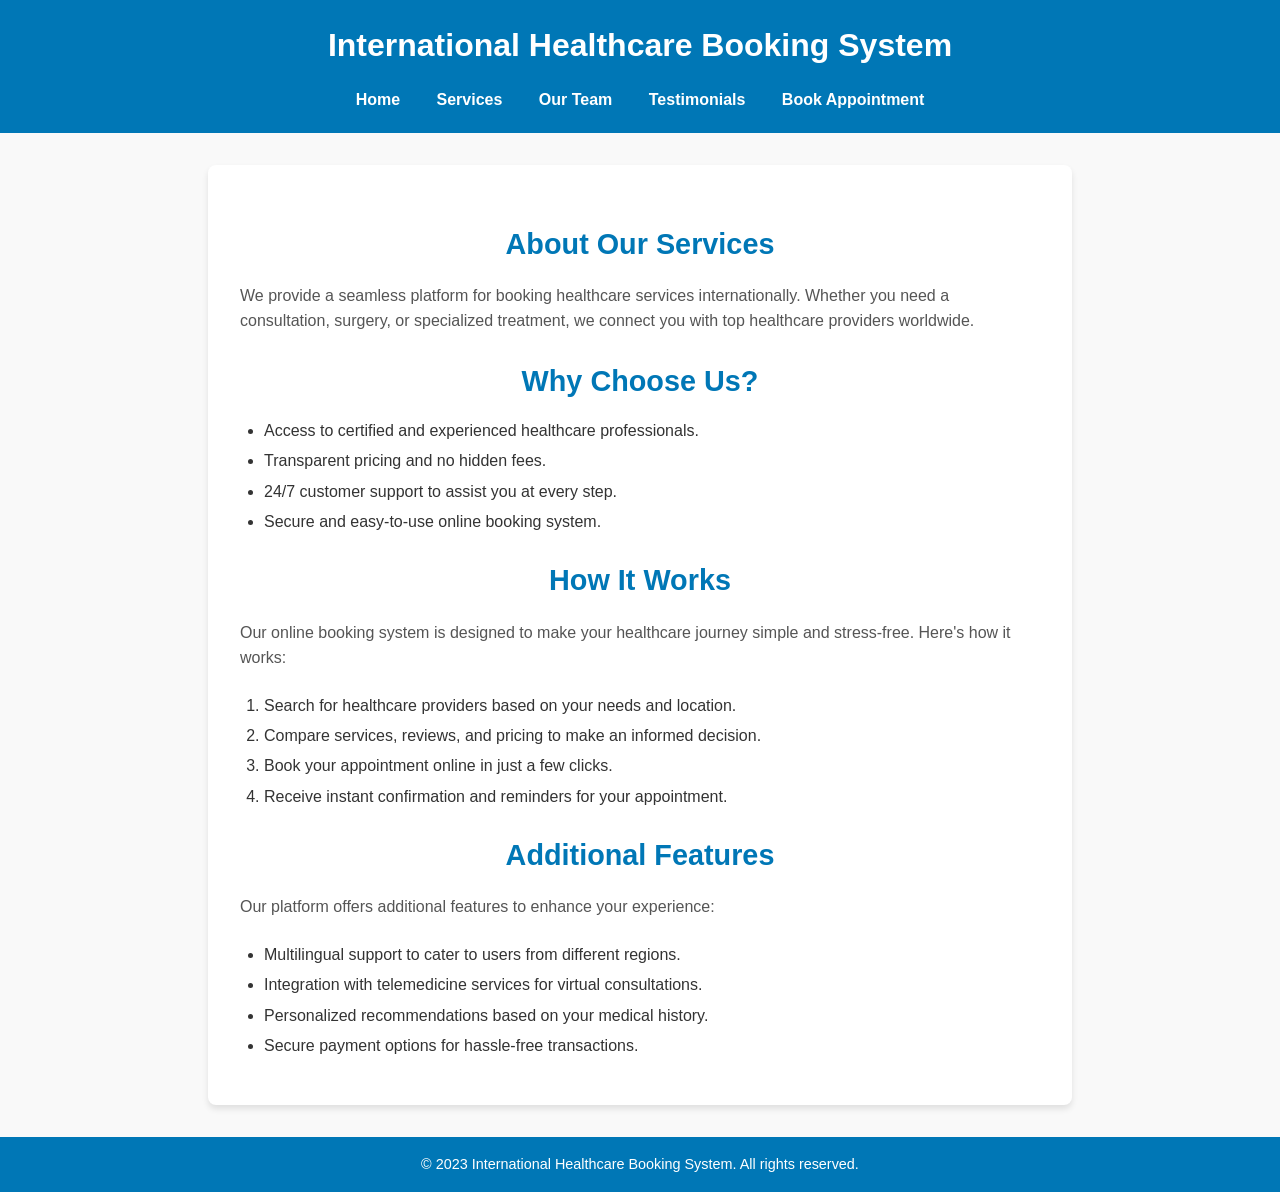
==== index.html @ 0a58dc1a "Healthcare Booking System" ====
<!DOCTYPE html>
<html lang="en">
<head>
    <meta charset="UTF-8">
    <meta name="viewport" content="width=device-width, initial-scale=1.0">
    <title>International Healthcare Booking System</title>
    <link rel="stylesheet" href="styles.css">
</head>
<body>
    <header style="background-image: url('https://media.istockphoto.com/id/1421323821/vector/circle-with-transition-line-elements-from-white-to-black-abstract-geometric-art-line.jpg?s=1024x1024&w=is&k=20&c=bwDYL6JbbYhh5A_4qeTHYhRvHOhdaFpPmRGSsmVJW2s='); background-size: cover; background-position: center; padding: 20px; text-align: center;">
        <h1>International Healthcare Booking System</h1>
        <nav>
            <a href="index.html">Home</a>
            <a href="services.html">Services</a>
            <a href="meet.html">Our Team</a>
            <a href="testimonials.html">Testimonials</a>
            <a href="appointment.html">Book Appointment</a>
        </nav>
    </header>
    <main>
        <section>
            <h2>About Our Services</h2>
            <p>We provide a seamless platform for booking healthcare services internationally. Whether you need a consultation, surgery, or specialized treatment, we connect you with top healthcare providers worldwide.</p>
        </section>
        <section>
            <h2>Why Choose Us?</h2>
            <ul>
                <li>Access to certified and experienced healthcare professionals.</li>
                <li>Transparent pricing and no hidden fees.</li>
                <li>24/7 customer support to assist you at every step.</li>
                <li>Secure and easy-to-use online booking system.</li>
            </ul>
        </section>
        <section>
            <h2>How It Works</h2>
            <p>Our online booking system is designed to make your healthcare journey simple and stress-free. Here's how it works:</p>
            <ol>
                <li>Search for healthcare providers based on your needs and location.</li>
                <li>Compare services, reviews, and pricing to make an informed decision.</li>
                <li>Book your appointment online in just a few clicks.</li>
                <li>Receive instant confirmation and reminders for your appointment.</li>
            </ol>
        </section>
        <section>
            <h2>Additional Features</h2>
            <p>Our platform offers additional features to enhance your experience:</p>
            <ul>
                <li>Multilingual support to cater to users from different regions.</li>
                <li>Integration with telemedicine services for virtual consultations.</li>
                <li>Personalized recommendations based on your medical history.</li>
                <li>Secure payment options for hassle-free transactions.</li>
            </ul>
        </section>
    </main>
</body>
    <footer>
        <p>&copy; 2023 International Healthcare Booking System. All rights reserved.</p>
    </footer>
    <script src="components.js"></script>
</html>
---- styles.css ----
/* General Styles */
body {
    font-family: Arial, sans-serif;
    margin: 0;
    padding: 0;
    line-height: 1.6;
    background-color: #f9f9f9;
    color: #333;
}

header {
    background-image: url('https://media.istockphoto.com/id/1421323821/vector/circle-with-transition-line-elements-from-white-to-black-abstract-geometric-art-line.jpg?s=1024x1024&w=is&k=20&c=bwDYL6JbbYhh5A_4qeTHYhRvHOhdaFpPmRGSsmVJW2s=');
    background-size:auto;
    background-position: center;
    color: white;
    text-align: center;
    padding: 20px;
}

/* Main Content Styles */
main {
    padding: 2rem;
    background-color: #ffffff;
    max-width: 800px;
    margin: 2rem auto;
    border-radius: 8px;
    box-shadow: 0 4px 6px rgba(0, 0, 0, 0.1);
}

main h2 {
    font-size: 1.8rem;
    color: #0077b6;
    margin-bottom: 1rem;
    text-align: center;
}

main p {
    font-size: 1rem;
    color: #555;
    line-height: 1.6;
    margin-bottom: 1.5rem;
}

main ul, main ol {
    margin: 1rem 0;
    padding-left: 1.5rem;
    color: #333;
}

main ul li, main ol li {
    margin-bottom: 0.5rem;
    font-size: 1rem;
    line-height: 1.4;
}

main nav {
    margin-top: 1rem;
    text-align: center;
}
main nav a {
    color: #0077b6;
    text-decoration: none;
    font-weight: bold;
    margin: 0 1rem;
}

/* Swiper Styles for Testimonials */
.swiper.mySwipertesti {
    padding: 2rem 0;
}

.swiper.mySwipertesti .swiper-wrapper {
    display: flex;
    gap: 1rem;
}

.swiper.mySwipertesti .swiper-slide {
    max-width: 300px;
    margin: auto;
}

.swiper.mySwiperservices .swiper-wrapper {
    display: flex;
    gap: 1rem;
}

.swiper.mySwiperservices .swiper-slide {
    max-width: 300px;
    margin: auto;
    text-align: center;
    background-color: white;
    border-radius: 8px;
    box-shadow: 0 4px 6px rgba(0, 0, 0, 0.1);
    padding: 1rem;
}

.swiper.mySwiperservices .swiper-slide img {
    width: 100%;
    height: 150px;
    object-fit: cover;
    border-radius: 8px;
    margin-bottom: 1rem;
}

.swiper.mySwiperservices .swiper-slide h3 {
    font-size: 1.2rem;
    color: #333;
    margin: 0.5rem 0;
}

.swiper.mySwiperservices .swiper-slide p {
    font-size: 0.9rem;
    color: #555;
    margin: 0;
}
/* Header Styles */
header {
    background-color: #0077b6;
    color: white;
    padding: 1rem 2rem;
    text-align: center;
}

header h1 {
    margin: 0;
    font-size: 2rem;
}

header nav {
    margin-top: 1rem;
}

header nav a {
    color: white;
    text-decoration: none;
    margin: 0 1rem;
    font-weight: bold;
}

header nav a:hover {
    text-decoration: underline;
}

/* Testimonials Section */
#testimonials {
    padding: 2rem;
    background-color: #e3f2fd;
    text-align: center;
}

#testimonials h2 {
    font-size: 1.8rem;
    margin-bottom: 1.5rem;
    color: #0077b6;
}

.swiper-slide {
    display: flex;
    flex-direction: column;
    align-items: center;
    text-align: center;
    padding: 1rem;
    background-color: white;
    border-radius: 8px;
    box-shadow: 0 4px 6px rgba(0, 0, 0, 0.1);
}

.swiper-slide img {
    width: 100px;
    height: 100px;
    border-radius: 50%;
    margin-bottom: 1rem;
    object-fit: cover;
}

.swiper-slide p {
    margin: 0.5rem 0;
}

.swiper-slide strong {
    color: #0077b6;
}

/* Swiper Pagination */
.swiper-pagination {
    margin-top: 1rem;
}

/* Footer Styles */
footer {
    background-color: #0077b6;
    color: white;
    text-align: center;
    padding: 1rem 0;
    margin-top: 2rem;
}

footer p {
    margin: 0;
    font-size: 0.9rem;
}

/* Team Section */
#team {
    padding: 2rem;
    background-color: #f1f1f1;
    text-align: center;
}

#team h2 {
    font-size: 1.8rem;
    margin-bottom: 1.5rem;
    color: #0077b6;
}

.team-container {
    display: flex;
    flex-wrap: wrap;
    gap: 20px;
    justify-content: center;
    padding: 20px;
}

.team-member {
    text-align: center;
    max-width: 200px;
    background-color: white;
    border-radius: 8px;
    box-shadow: 0 4px 6px rgba(0, 0, 0, 0.1);
    padding: 1rem;
}

.team-member img {
    width: 100%;
    border-radius: 50%;
    margin-bottom: 1rem;
    object-fit: cover;
}

.team-member h3 {
    font-size: 1.2rem;
    color: #333;
    margin: 0.5rem 0;
}

.team-member p {
    font-size: 0.9rem;
    color: #555;
}

/* Appointment Section */
#appointment {
    padding: 2rem;
    background-color: #ffffff;
    max-width: 600px;
    margin: 2rem auto;
    border-radius: 8px;
    box-shadow: 0 4px 6px rgba(0, 0, 0, 0.1);
}

#appointment h2 {
    font-size: 1.8rem;
    color: #0077b6;
    text-align: center;
    margin-bottom: 1.5rem;
}

#appointment form {
    display: flex;
    flex-direction: column;
    gap: 1rem;
}

#appointment label {
    font-size: 1rem;
    color: #333;
    font-weight: bold;
}

#appointment input,
#appointment select,
#appointment textarea {
    padding: 0.8rem;
    font-size: 1rem;
    border: 1px solid #ccc;
    border-radius: 4px;
    width: 100%;
    box-sizing: border-box;
}

#appointment input:focus,
#appointment select:focus,
#appointment textarea:focus {
    border-color: #0077b6;
    outline: none;
    box-shadow: 0 0 4px rgba(0, 119, 182, 0.5);
}

#appointment button {
    padding: 0.8rem;
    font-size: 1rem;
    background-color: #0077b6;
    color: white;
    border: none;
    border-radius: 4px;
    cursor: pointer;
    font-weight: bold;
    text-transform: uppercase;
}

#appointment button:hover {
    background-color: #005f8a;
}

/* Services Section */
#services {
    padding: 2rem;
    background-color: #f9f9f9;
    text-align: center;
}

#services h2 {
    font-size: 1.8rem;
    margin-bottom: 1.5rem;
    color: #0077b6;
}

.swiper.mySwiperservices {
    padding: 2rem 0;
}

.swiper-slide img {
    width: 100%;
    height: 150px;
    object-fit: cover;
    border-radius: 8px;
    margin-bottom: 1rem;
}

.swiper-slide h3 {
    font-size: 1.2rem;
    color: #333;
    margin: 0.5rem 0;
}

.swiper-slide p {
    font-size: 0.9rem;
    color: #555;
    margin: 0;
}

.swiper-button-next,
.swiper-button-prev {
    color: #0077b6;
}

.swiper-button-next:hover,
.swiper-button-prev:hover {
    color: #005f8a;
}

/* Contact Form Section */
.contact-container {
    padding: 2rem;
    background-color: #f1f1f1;
    max-width: 800px;
    margin: 2rem auto;
    border-radius: 8px;
    box-shadow: 0 4px 6px rgba(0, 0, 0, 0.1);
}

.contact-header {
    text-align: center;
    margin-bottom: 2rem;
}

.contact-header h1 {
    font-size: 2rem;
    color: #0077b6;
    margin-bottom: 0.5rem;
}

.contact-header p {
    font-size: 1rem;
    color: #555;
}

.contact-form {
    display: flex;
    flex-direction: column;
    gap: 1.5rem;
}

.contact-form h2 {
    font-size: 1.5rem;
    color: #0077b6;
    margin-bottom: 0.5rem;
}

.contact-form input,
.contact-form select,
.contact-form textarea {
    padding: 0.8rem;
    font-size: 1rem;
    border: 1px solid #ccc;
    border-radius: 4px;
    width: 100%;
    box-sizing: border-box;
}

.contact-form input:focus,
.contact-form select:focus,
.contact-form textarea:focus {
    border-color: #0077b6;
    outline: none;
    box-shadow: 0 0 4px rgba(0, 119, 182, 0.5);
}

.contact-form button {
    padding: 0.8rem;
    font-size: 1rem;
    background-color: #0077b6;
    color: white;
    border: none;
    border-radius: 4px;
    cursor: pointer;
    font-weight: bold;
    text-transform: uppercase;
}

.contact-form button:hover {
    background-color: #005f8a;
}

/* Media Queries */
@media (max-width: 768px) {
    .team-container {
        flex-direction: column;
        align-items: center;
    }

    .team-member {
        max-width: 90%;
    }

    #appointment {
        width: 90%;
    }
}

@media (max-width: 480px) {
    header h1 {
        font-size: 1.5rem;
    }

    header nav a {
        font-size: 0.9rem;
    }

    #testimonials h2,
    #team h2,
    #services h2 {
        font-size: 1.5rem;
    }

    .swiper-slide img {
        width: 80%;
        height: auto;
    }
}
/* End of CSS */
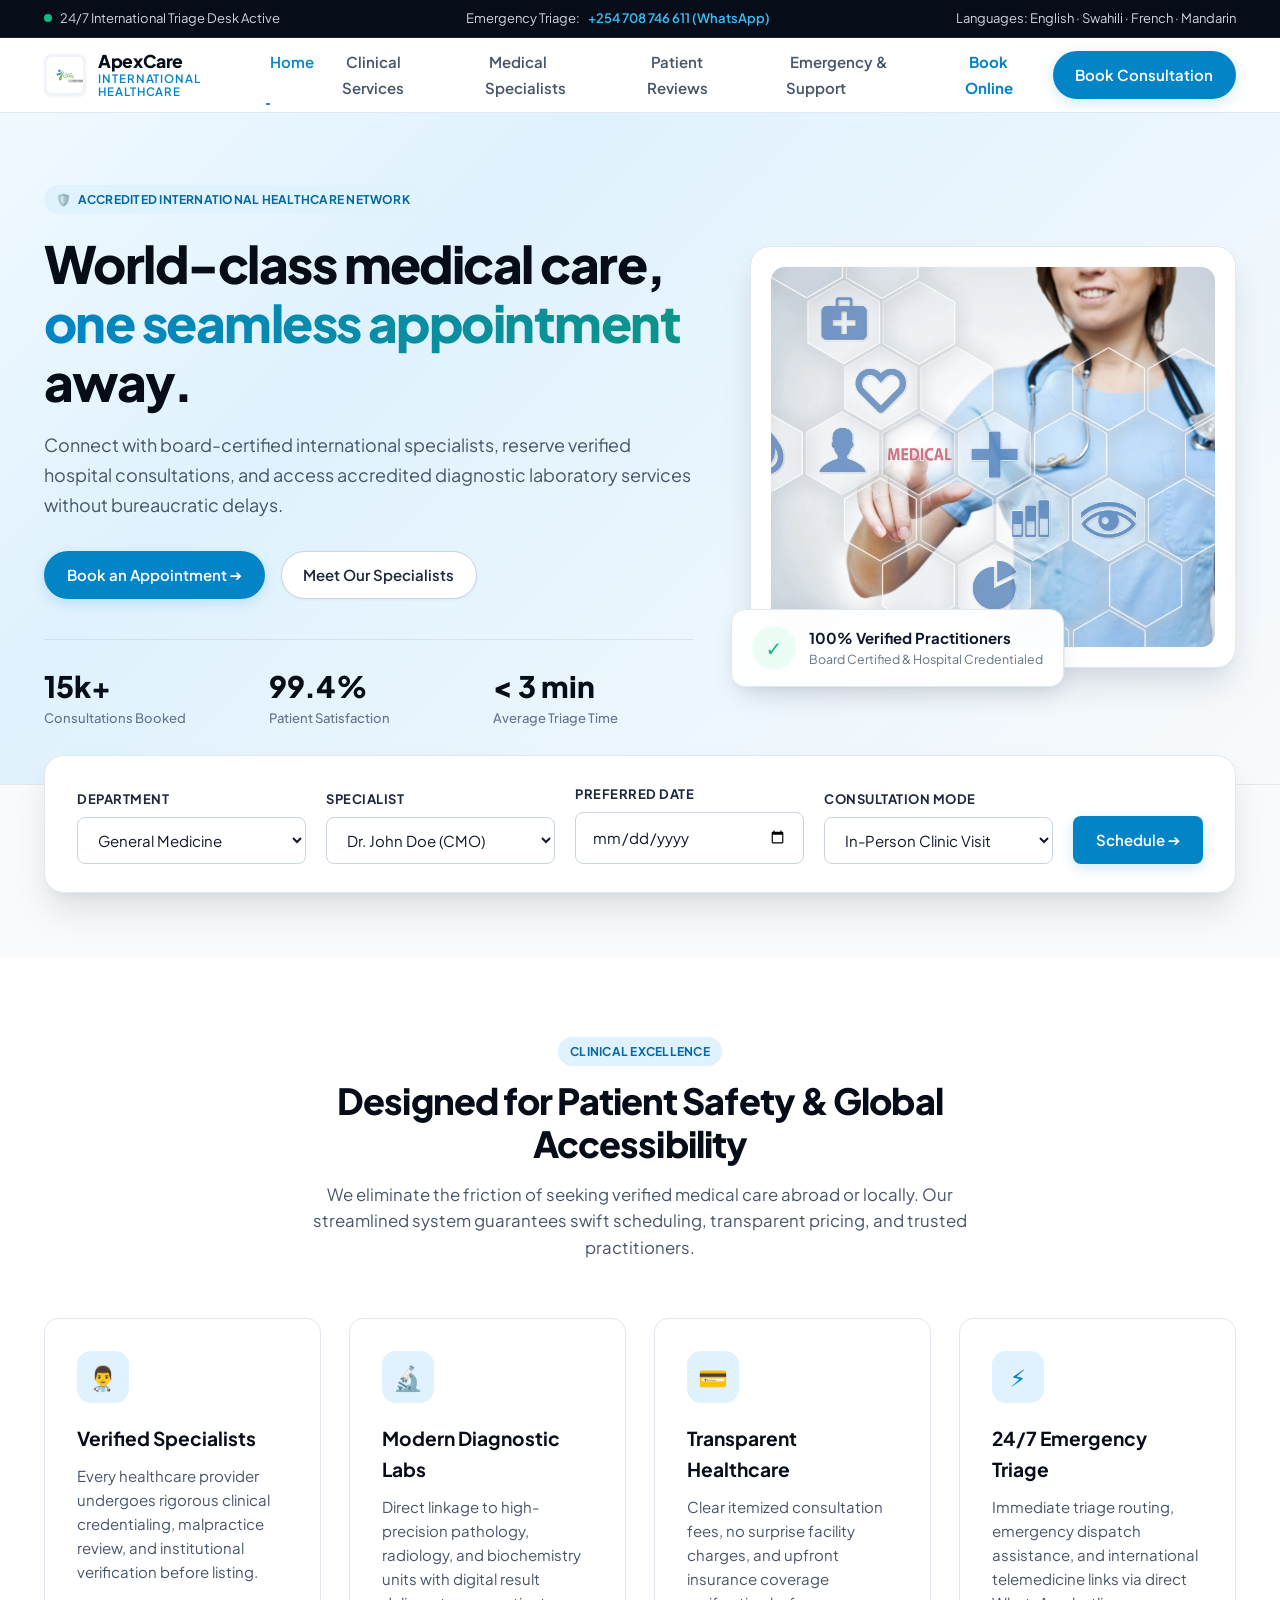
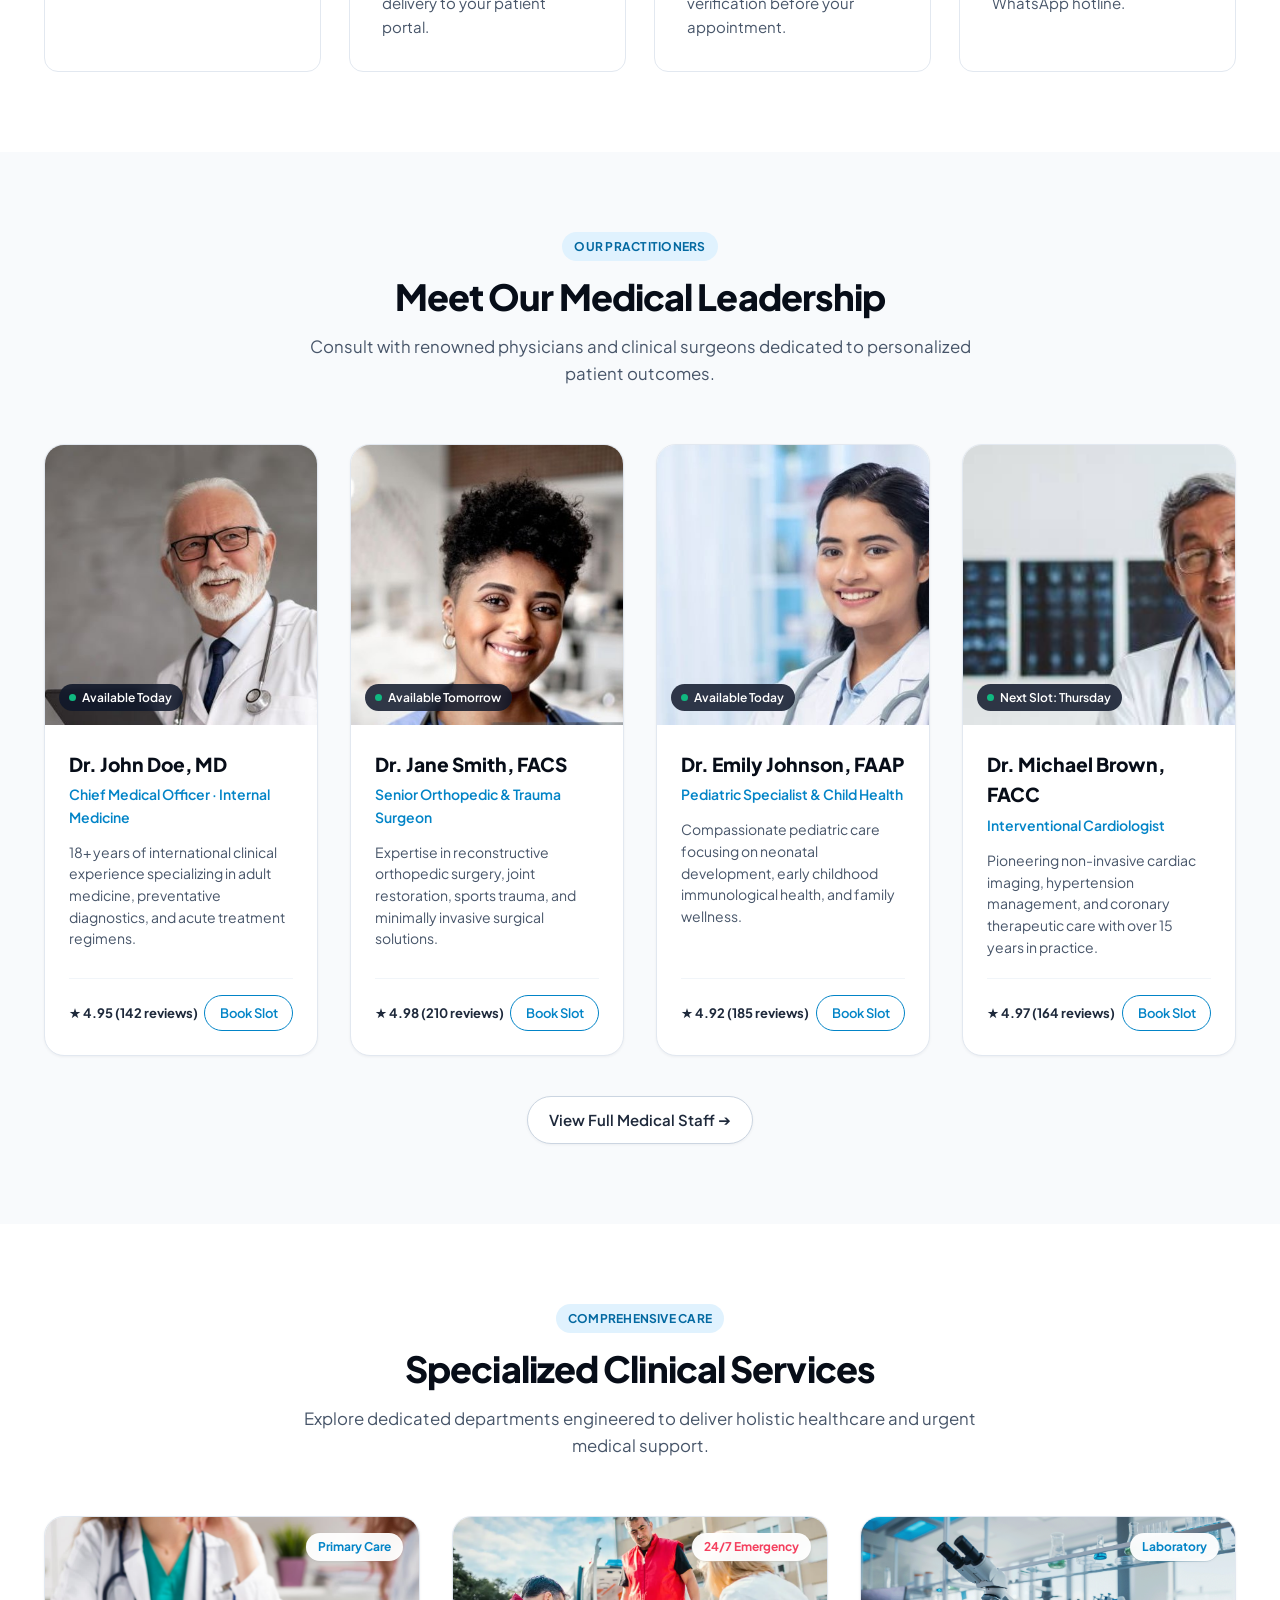
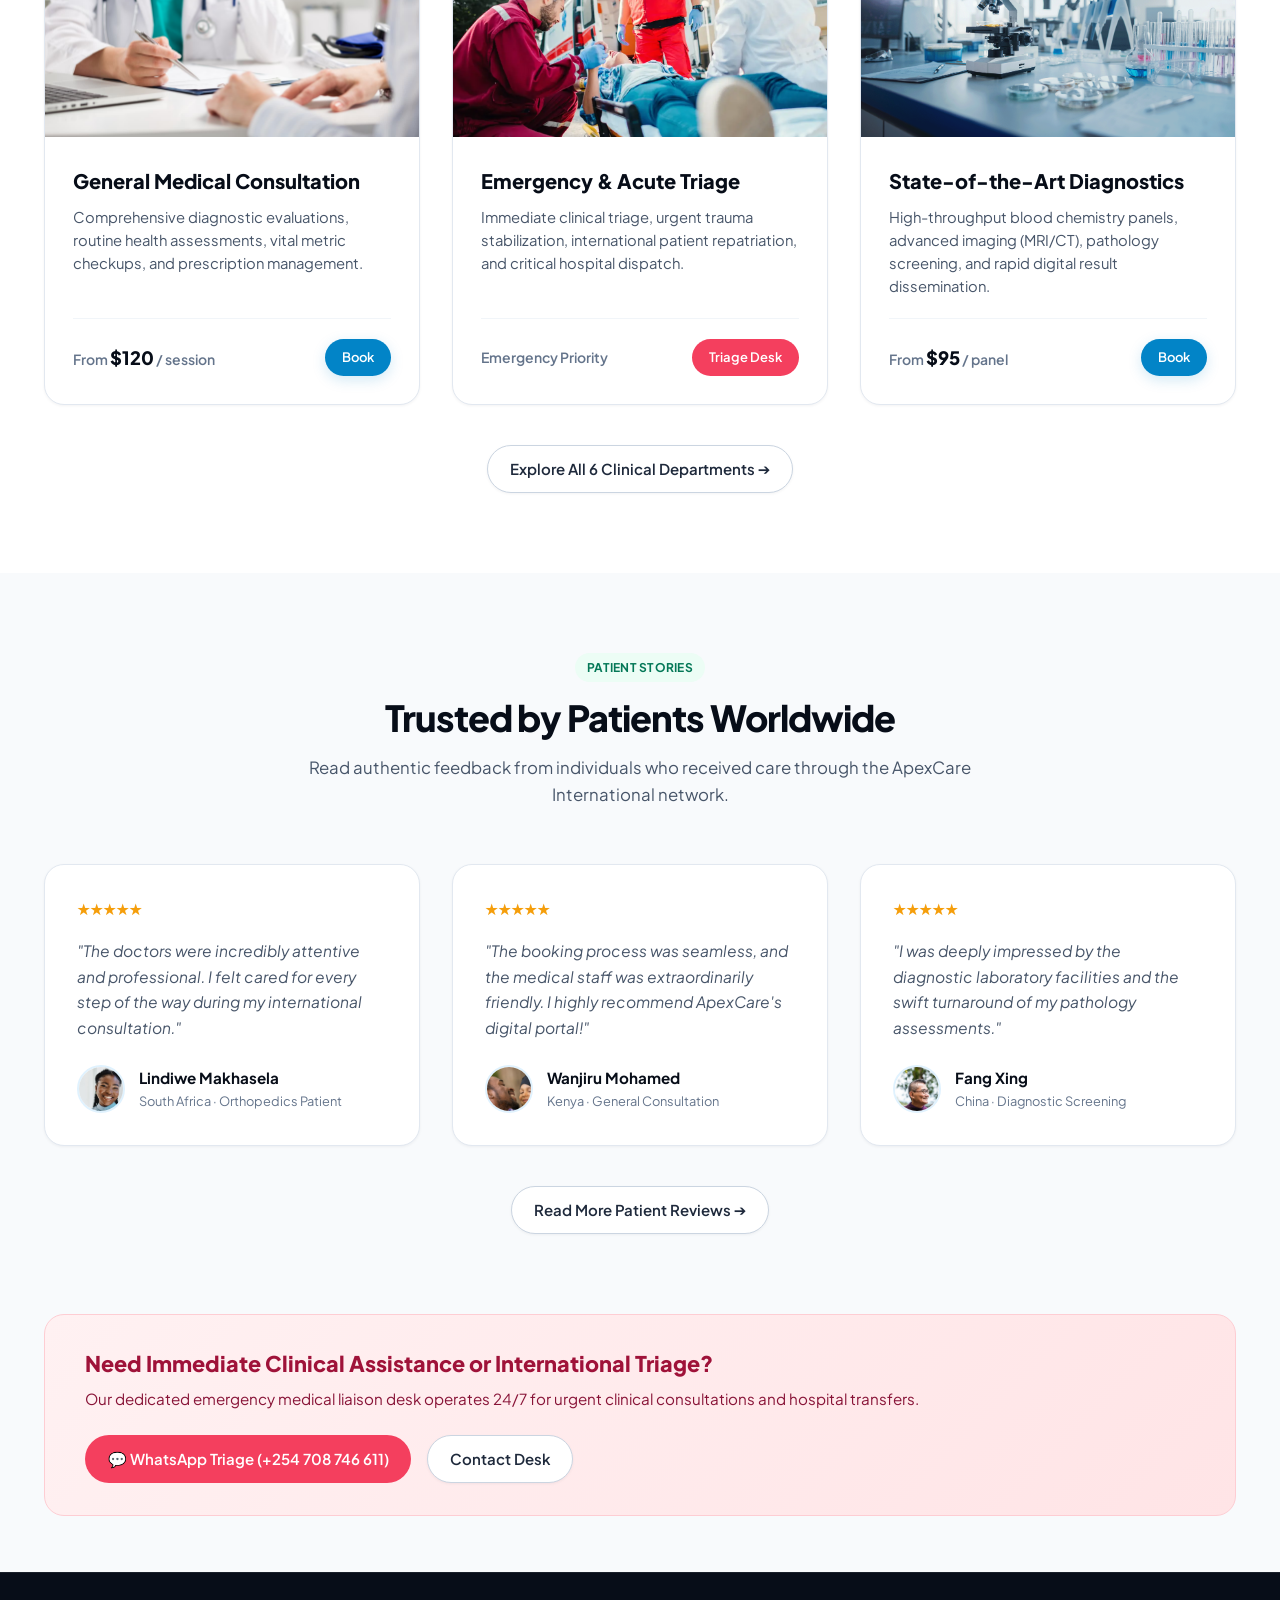
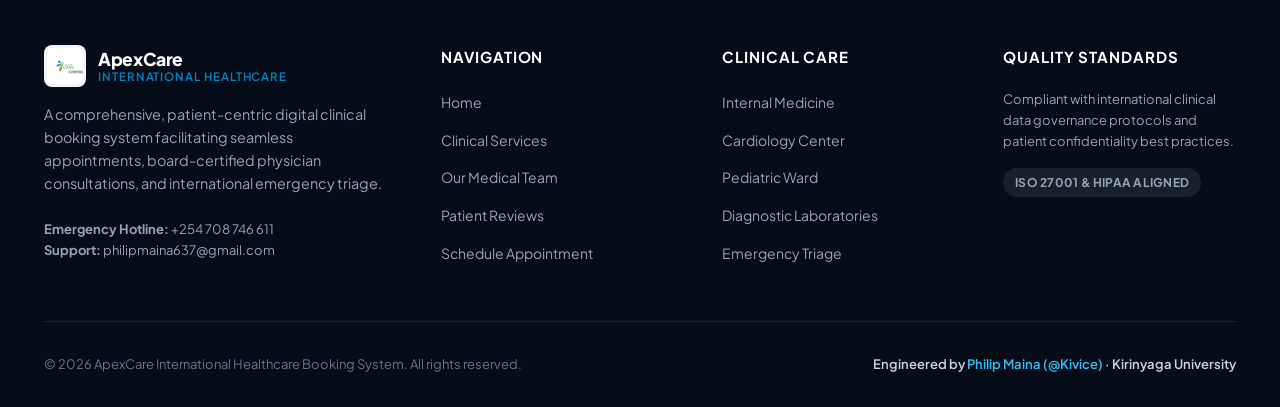
==== commit 1f5d5fd3: "feat: upgrade clinical portal design system, interactive booking flow, verified specialist directory" ====
--- a/index.html
+++ b/index.html
@@ -1,60 +1,521 @@
 <!DOCTYPE html>
 <html lang="en">
 <head>
-    <meta charset="UTF-8">
-    <meta name="viewport" content="width=device-width, initial-scale=1.0">
-    <title>International Healthcare Booking System</title>
-    <link rel="stylesheet" href="styles.css">
+  <meta charset="UTF-8">
+  <meta name="viewport" content="width=device-width, initial-scale=1.0">
+  <title>ApexCare International | Healthcare Booking System</title>
+  <meta name="description" content="Online international healthcare booking system for verified medical specialists, diagnostic labs, and emergency care.">
+  <link rel="preconnect" href="https://fonts.googleapis.com">
+  <link rel="preconnect" href="https://fonts.gstatic.com" crossorigin>
+  <link href="https://fonts.googleapis.com/css2?family=Plus+Jakarta+Sans:wght@400;500;600;700;800&family=JetBrains+Mono:wght@500;700&display=swap" rel="stylesheet">
+  <link rel="stylesheet" href="styles.css">
+  <link rel="icon" type="image/png" href="Healthcare%20Logo.png">
 </head>
 <body>
-    <header style="background-image: url('https://media.istockphoto.com/id/1421323821/vector/circle-with-transition-line-elements-from-white-to-black-abstract-geometric-art-line.jpg?s=1024x1024&w=is&k=20&c=bwDYL6JbbYhh5A_4qeTHYhRvHOhdaFpPmRGSsmVJW2s='); background-size: cover; background-position: center; padding: 20px; text-align: center;">
-        <h1>International Healthcare Booking System</h1>
-        <nav>
-            <a href="index.html">Home</a>
-            <a href="services.html">Services</a>
-            <a href="meet.html">Our Team</a>
-            <a href="testimonials.html">Testimonials</a>
-            <a href="appointment.html">Book Appointment</a>
-        </nav>
-    </header>
-    <main>
-        <section>
-            <h2>About Our Services</h2>
-            <p>We provide a seamless platform for booking healthcare services internationally. Whether you need a consultation, surgery, or specialized treatment, we connect you with top healthcare providers worldwide.</p>
-        </section>
-        <section>
-            <h2>Why Choose Us?</h2>
-            <ul>
-                <li>Access to certified and experienced healthcare professionals.</li>
-                <li>Transparent pricing and no hidden fees.</li>
-                <li>24/7 customer support to assist you at every step.</li>
-                <li>Secure and easy-to-use online booking system.</li>
-            </ul>
-        </section>
-        <section>
-            <h2>How It Works</h2>
-            <p>Our online booking system is designed to make your healthcare journey simple and stress-free. Here's how it works:</p>
-            <ol>
-                <li>Search for healthcare providers based on your needs and location.</li>
-                <li>Compare services, reviews, and pricing to make an informed decision.</li>
-                <li>Book your appointment online in just a few clicks.</li>
-                <li>Receive instant confirmation and reminders for your appointment.</li>
-            </ol>
-        </section>
-        <section>
-            <h2>Additional Features</h2>
-            <p>Our platform offers additional features to enhance your experience:</p>
-            <ul>
-                <li>Multilingual support to cater to users from different regions.</li>
-                <li>Integration with telemedicine services for virtual consultations.</li>
-                <li>Personalized recommendations based on your medical history.</li>
-                <li>Secure payment options for hassle-free transactions.</li>
-            </ul>
-        </section>
-    </main>
+
+  <!-- Top Clinical Triage Strip -->
+  <div class="top-bar">
+    <div class="container top-bar-content">
+      <div class="top-bar-item">
+        <span class="pulse-dot"></span>
+        <span>24/7 International Triage Desk Active</span>
+      </div>
+      <div class="top-bar-item">
+        <span>Emergency Triage:</span>
+        <a href="https://wa.me/254708746611" target="_blank" rel="noopener noreferrer" class="top-bar-link">+254 708 746 611 (WhatsApp)</a>
+      </div>
+      <div class="top-bar-item">
+        <span>Languages: English · Swahili · French · Mandarin</span>
+      </div>
+    </div>
+  </div>
+
+  <!-- Header & Navigation -->
+  <header class="site-header">
+    <div class="container nav-container">
+      <a href="index.html" class="brand">
+        <img src="Healthcare%20Logo.png" alt="ApexCare Logo" class="brand-logo">
+        <div class="brand-text">
+          <span class="brand-name">ApexCare</span>
+          <span class="brand-sub">International Healthcare</span>
+        </div>
+      </a>
+
+      <nav>
+        <ul class="nav-links">
+          <li><a href="index.html" class="nav-link active">Home</a></li>
+          <li><a href="services.html" class="nav-link">Clinical Services</a></li>
+          <li><a href="meet.html" class="nav-link">Medical Specialists</a></li>
+          <li><a href="testimonials.html" class="nav-link">Patient Reviews</a></li>
+          <li><a href="contact.html" class="nav-link">Emergency & Support</a></li>
+          <li><a href="appointment.html" class="nav-link" style="color: var(--primary); font-weight: 700;">Book Online</a></li>
+        </ul>
+      </nav>
+
+      <div class="nav-actions">
+        <a href="appointment.html" class="btn btn-primary">Book Consultation</a>
+        <button class="mobile-toggle" aria-label="Toggle Menu">☰</button>
+      </div>
+    </div>
+  </header>
+
+  <main>
+    <!-- Hero Section -->
+    <section class="hero">
+      <div class="container hero-grid">
+        <div class="hero-content">
+          <div class="badge badge-primary hero-pill">
+            <span>🛡️</span> Accredited International Healthcare Network
+          </div>
+          <h1 class="hero-title">
+            World-class medical care, <span class="highlight">one seamless appointment</span> away.
+          </h1>
+          <p class="hero-desc">
+            Connect with board-certified international specialists, reserve verified hospital consultations, and access accredited diagnostic laboratory services without bureaucratic delays.
+          </p>
+          <div class="hero-cta">
+            <a href="appointment.html" class="btn btn-primary">Book an Appointment ➔</a>
+            <a href="meet.html" class="btn btn-secondary">Meet Our Specialists</a>
+          </div>
+
+          <div class="hero-stats">
+            <div>
+              <div class="hero-stat-value">15k+</div>
+              <div class="hero-stat-label">Consultations Booked</div>
+            </div>
+            <div>
+              <div class="hero-stat-value">99.4%</div>
+              <div class="hero-stat-label">Patient Satisfaction</div>
+            </div>
+            <div>
+              <div class="hero-stat-value">&lt; 3 min</div>
+              <div class="hero-stat-label">Average Triage Time</div>
+            </div>
+          </div>
+        </div>
+
+        <div class="hero-visual">
+          <div class="hero-card-preview">
+            <img src="Healthcare%20Header_Image.webp" alt="Modern Clinical Facility" class="hero-image">
+            <div class="hero-floating-card floating-1">
+              <div class="floating-icon">✓</div>
+              <div>
+                <div class="floating-title">100% Verified Practitioners</div>
+                <div class="floating-sub">Board Certified & Hospital Credentialed</div>
+              </div>
+            </div>
+          </div>
+        </div>
+      </div>
+    </section>
+
+    <!-- Quick Booking Bar -->
+    <div class="container quick-booking-bar">
+      <div class="quick-booking-box">
+        <form id="quickBookingForm" class="quick-booking-form">
+          <div class="form-group">
+            <label class="form-label" for="quickDept">Department</label>
+            <select id="quickDept" class="form-select">
+              <option value="General Consultation">General Medicine</option>
+              <option value="Cardiology">Cardiology & Heart</option>
+              <option value="Pediatrics">Pediatrics & Child Health</option>
+              <option value="Surgery">Orthopedics & Surgery</option>
+              <option value="Diagnostics">Diagnostic Laboratory</option>
+              <option value="Emergency">Emergency Medical Care</option>
+            </select>
+          </div>
+
+          <div class="form-group">
+            <label class="form-label" for="quickDoctor">Specialist</label>
+            <select id="quickDoctor" class="form-select">
+              <option value="Dr. John Doe">Dr. John Doe (CMO)</option>
+              <option value="Dr. Michael Brown">Dr. Michael Brown (Cardiology)</option>
+              <option value="Dr. Jane Smith">Dr. Jane Smith (Surgeon)</option>
+              <option value="Dr. Emily Johnson">Dr. Emily Johnson (Pediatrics)</option>
+            </select>
+          </div>
+
+          <div class="form-group">
+            <label class="form-label" for="quickDate">Preferred Date</label>
+            <input type="date" id="quickDate" class="form-input">
+          </div>
+
+          <div class="form-group">
+            <label class="form-label">Consultation Mode</label>
+            <select class="form-select" id="quickMode">
+              <option value="In-Person">In-Person Clinic Visit</option>
+              <option value="Telemedicine">Virtual Video Consultation</option>
+            </select>
+          </div>
+
+          <button type="submit" class="btn btn-primary" style="height: 48px; border-radius: var(--radius-sm);">
+            Schedule ➔
+          </button>
+        </form>
+      </div>
+    </div>
+
+    <!-- Core Pillars / Why Choose Us -->
+    <section class="section section-alt">
+      <div class="container">
+        <div class="section-header">
+          <div class="badge badge-primary section-pill">Clinical Excellence</div>
+          <h2 class="section-title">Designed for Patient Safety & Global Accessibility</h2>
+          <p class="section-desc">
+            We eliminate the friction of seeking verified medical care abroad or locally. Our streamlined system guarantees swift scheduling, transparent pricing, and trusted practitioners.
+          </p>
+        </div>
+
+        <div class="pillars-grid">
+          <div class="pillar-card">
+            <div class="pillar-icon">👨‍⚕️</div>
+            <h3 class="pillar-title">Verified Specialists</h3>
+            <p class="pillar-text">
+              Every healthcare provider undergoes rigorous clinical credentialing, malpractice review, and institutional verification before listing.
+            </p>
+          </div>
+
+          <div class="pillar-card">
+            <div class="pillar-icon">🔬</div>
+            <h3 class="pillar-title">Modern Diagnostic Labs</h3>
+            <p class="pillar-text">
+              Direct linkage to high-precision pathology, radiology, and biochemistry units with digital result delivery to your patient portal.
+            </p>
+          </div>
+
+          <div class="pillar-card">
+            <div class="pillar-icon">💳</div>
+            <h3 class="pillar-title">Transparent Healthcare</h3>
+            <p class="pillar-text">
+              Clear itemized consultation fees, no surprise facility charges, and upfront insurance coverage verification before your appointment.
+            </p>
+          </div>
+
+          <div class="pillar-card">
+            <div class="pillar-icon">⚡</div>
+            <h3 class="pillar-title">24/7 Emergency Triage</h3>
+            <p class="pillar-text">
+              Immediate triage routing, emergency dispatch assistance, and international telemedicine links via direct WhatsApp hotline.
+            </p>
+          </div>
+        </div>
+      </div>
+    </section>
+
+    <!-- Medical Specialists Spotlight -->
+    <section class="section">
+      <div class="container">
+        <div class="section-header">
+          <div class="badge badge-primary section-pill">Our Practitioners</div>
+          <h2 class="section-title">Meet Our Medical Leadership</h2>
+          <p class="section-desc">
+            Consult with renowned physicians and clinical surgeons dedicated to personalized patient outcomes.
+          </p>
+        </div>
+
+        <div class="doctors-grid">
+          <!-- Doctor 1 -->
+          <div class="doctor-card">
+            <div class="doctor-photo-wrap">
+              <img src="John%20Doe.jpg" alt="Dr. John Doe" class="doctor-photo">
+              <div class="doctor-status">
+                <span class="status-indicator"></span> Available Today
+              </div>
+            </div>
+            <div class="doctor-body">
+              <h3 class="doctor-name">Dr. John Doe, MD</h3>
+              <div class="doctor-specialty">Chief Medical Officer · Internal Medicine</div>
+              <p class="doctor-bio">
+                18+ years of international clinical experience specializing in adult medicine, preventative diagnostics, and acute treatment regimens.
+              </p>
+              <div class="doctor-footer">
+                <div class="doctor-rating">★ 4.95 (142 reviews)</div>
+                <a href="appointment.html" class="btn btn-outline" style="padding: 0.4rem 0.9rem; font-size: 0.8125rem;">Book Slot</a>
+              </div>
+            </div>
+          </div>
+
+          <!-- Doctor 2 -->
+          <div class="doctor-card">
+            <div class="doctor-photo-wrap">
+              <img src="Jane%20Smith.jpg" alt="Dr. Jane Smith" class="doctor-photo">
+              <div class="doctor-status">
+                <span class="status-indicator"></span> Available Tomorrow
+              </div>
+            </div>
+            <div class="doctor-body">
+              <h3 class="doctor-name">Dr. Jane Smith, FACS</h3>
+              <div class="doctor-specialty">Senior Orthopedic & Trauma Surgeon</div>
+              <p class="doctor-bio">
+                Expertise in reconstructive orthopedic surgery, joint restoration, sports trauma, and minimally invasive surgical solutions.
+              </p>
+              <div class="doctor-footer">
+                <div class="doctor-rating">★ 4.98 (210 reviews)</div>
+                <a href="appointment.html" class="btn btn-outline" style="padding: 0.4rem 0.9rem; font-size: 0.8125rem;">Book Slot</a>
+              </div>
+            </div>
+          </div>
+
+          <!-- Doctor 3 -->
+          <div class="doctor-card">
+            <div class="doctor-photo-wrap">
+              <img src="Emily%20Johnson.jpg" alt="Dr. Emily Johnson" class="doctor-photo">
+              <div class="doctor-status">
+                <span class="status-indicator"></span> Available Today
+              </div>
+            </div>
+            <div class="doctor-body">
+              <h3 class="doctor-name">Dr. Emily Johnson, FAAP</h3>
+              <div class="doctor-specialty">Pediatric Specialist & Child Health</div>
+              <p class="doctor-bio">
+                Compassionate pediatric care focusing on neonatal development, early childhood immunological health, and family wellness.
+              </p>
+              <div class="doctor-footer">
+                <div class="doctor-rating">★ 4.92 (185 reviews)</div>
+                <a href="appointment.html" class="btn btn-outline" style="padding: 0.4rem 0.9rem; font-size: 0.8125rem;">Book Slot</a>
+              </div>
+            </div>
+          </div>
+
+          <!-- Doctor 4 -->
+          <div class="doctor-card">
+            <div class="doctor-photo-wrap">
+              <img src="Michael%20Brown.jpg" alt="Dr. Michael Brown" class="doctor-photo">
+              <div class="doctor-status">
+                <span class="status-indicator"></span> Next Slot: Thursday
+              </div>
+            </div>
+            <div class="doctor-body">
+              <h3 class="doctor-name">Dr. Michael Brown, FACC</h3>
+              <div class="doctor-specialty">Interventional Cardiologist</div>
+              <p class="doctor-bio">
+                Pioneering non-invasive cardiac imaging, hypertension management, and coronary therapeutic care with over 15 years in practice.
+              </p>
+              <div class="doctor-footer">
+                <div class="doctor-rating">★ 4.97 (164 reviews)</div>
+                <a href="appointment.html" class="btn btn-outline" style="padding: 0.4rem 0.9rem; font-size: 0.8125rem;">Book Slot</a>
+              </div>
+            </div>
+          </div>
+        </div>
+
+        <div style="text-align: center; margin-top: 2.5rem;">
+          <a href="meet.html" class="btn btn-secondary">View Full Medical Staff ➔</a>
+        </div>
+      </div>
+    </section>
+
+    <!-- Services Overview -->
+    <section class="section section-alt">
+      <div class="container">
+        <div class="section-header">
+          <div class="badge badge-primary section-pill">Comprehensive Care</div>
+          <h2 class="section-title">Specialized Clinical Services</h2>
+          <p class="section-desc">
+            Explore dedicated departments engineered to deliver holistic healthcare and urgent medical support.
+          </p>
+        </div>
+
+        <div class="services-grid">
+          <div class="service-card">
+            <div class="service-image-wrap">
+              <img src="General-Consultation.jpg" alt="General Medical Consultation" class="service-image">
+              <span class="service-tag">Primary Care</span>
+            </div>
+            <div class="service-body">
+              <h3 class="service-title">General Medical Consultation</h3>
+              <p class="service-desc">
+                Comprehensive diagnostic evaluations, routine health assessments, vital metric checkups, and prescription management.
+              </p>
+              <div class="service-meta">
+                <div class="service-price">From <strong>$120</strong> / session</div>
+                <a href="appointment.html" class="btn btn-primary" style="padding: 0.45rem 1rem; font-size: 0.8125rem;">Book</a>
+              </div>
+            </div>
+          </div>
+
+          <div class="service-card">
+            <div class="service-image-wrap">
+              <img src="Emergency-Medical-Care.webp" alt="Emergency Medical Care" class="service-image">
+              <span class="service-tag" style="color: var(--rose-500);">24/7 Emergency</span>
+            </div>
+            <div class="service-body">
+              <h3 class="service-title">Emergency & Acute Triage</h3>
+              <p class="service-desc">
+                Immediate clinical triage, urgent trauma stabilization, international patient repatriation, and critical hospital dispatch.
+              </p>
+              <div class="service-meta">
+                <div class="service-price">Emergency Priority</div>
+                <a href="contact.html" class="btn btn-emergency" style="padding: 0.45rem 1rem; font-size: 0.8125rem;">Triage Desk</a>
+              </div>
+            </div>
+          </div>
+
+          <div class="service-card">
+            <div class="service-image-wrap">
+              <img src="diagnostic_lab.png" alt="Diagnostic Laboratories" class="service-image">
+              <span class="service-tag">Laboratory</span>
+            </div>
+            <div class="service-body">
+              <h3 class="service-title">State-of-the-Art Diagnostics</h3>
+              <p class="service-desc">
+                High-throughput blood chemistry panels, advanced imaging (MRI/CT), pathology screening, and rapid digital result dissemination.
+              </p>
+              <div class="service-meta">
+                <div class="service-price">From <strong>$95</strong> / panel</div>
+                <a href="appointment.html" class="btn btn-primary" style="padding: 0.45rem 1rem; font-size: 0.8125rem;">Book</a>
+              </div>
+            </div>
+          </div>
+        </div>
+
+        <div style="text-align: center; margin-top: 2.5rem;">
+          <a href="services.html" class="btn btn-secondary">Explore All 6 Clinical Departments ➔</a>
+        </div>
+      </div>
+    </section>
+
+    <!-- Testimonials Preview -->
+    <section class="section">
+      <div class="container">
+        <div class="section-header">
+          <div class="badge badge-success section-pill">Patient Stories</div>
+          <h2 class="section-title">Trusted by Patients Worldwide</h2>
+          <p class="section-desc">
+            Read authentic feedback from individuals who received care through the ApexCare International network.
+          </p>
+        </div>
+
+        <div class="testimonials-grid">
+          <div class="testimonial-card">
+            <div class="testimonial-stars">★★★★★</div>
+            <p class="testimonial-quote">
+              "The doctors were incredibly attentive and professional. I felt cared for every step of the way during my international consultation."
+            </p>
+            <div class="testimonial-author">
+              <img src="Lindiwe.jpg" alt="Lindiwe Makhasela" class="author-avatar">
+              <div>
+                <div class="author-name">Lindiwe Makhasela</div>
+                <div class="author-location">South Africa · Orthopedics Patient</div>
+              </div>
+            </div>
+          </div>
+
+          <div class="testimonial-card">
+            <div class="testimonial-stars">★★★★★</div>
+            <p class="testimonial-quote">
+              "The booking process was seamless, and the medical staff was extraordinarily friendly. I highly recommend ApexCare's digital portal!"
+            </p>
+            <div class="testimonial-author">
+              <img src="Wanjiru.jpg" alt="Wanjiru Mohamed" class="author-avatar">
+              <div>
+                <div class="author-name">Wanjiru Mohamed</div>
+                <div class="author-location">Kenya · General Consultation</div>
+              </div>
+            </div>
+          </div>
+
+          <div class="testimonial-card">
+            <div class="testimonial-stars">★★★★★</div>
+            <p class="testimonial-quote">
+              "I was deeply impressed by the diagnostic laboratory facilities and the swift turnaround of my pathology assessments."
+            </p>
+            <div class="testimonial-author">
+              <img src="Fang.jpg" alt="Fang Xing" class="author-avatar">
+              <div>
+                <div class="author-name">Fang Xing</div>
+                <div class="author-location">China · Diagnostic Screening</div>
+              </div>
+            </div>
+          </div>
+        </div>
+
+        <div style="text-align: center; margin-top: 2.5rem;">
+          <a href="testimonials.html" class="btn btn-secondary">Read More Patient Reviews ➔</a>
+        </div>
+      </div>
+    </section>
+
+    <!-- Emergency Triage Banner -->
+    <div class="container">
+      <div class="emergency-banner">
+        <div class="emergency-info">
+          <h3>Need Immediate Clinical Assistance or International Triage?</h3>
+          <p>Our dedicated emergency medical liaison desk operates 24/7 for urgent clinical consultations and hospital transfers.</p>
+        </div>
+        <div style="display: flex; gap: 1rem; flex-wrap: wrap;">
+          <a href="https://wa.me/254708746611" target="_blank" rel="noopener noreferrer" class="btn btn-emergency">
+            💬 WhatsApp Triage (+254 708 746 611)
+          </a>
+          <a href="contact.html" class="btn btn-secondary">Contact Desk</a>
+        </div>
+      </div>
+    </div>
+  </main>
+
+  <!-- Modern Clinical Footer -->
+  <footer class="site-footer">
+    <div class="container">
+      <div class="footer-grid">
+        <div class="footer-brand">
+          <div class="brand">
+            <img src="Healthcare%20Logo.png" alt="ApexCare Logo" class="brand-logo">
+            <div class="brand-text">
+              <span class="brand-name">ApexCare</span>
+              <span class="brand-sub">International Healthcare</span>
+            </div>
+          </div>
+          <p class="footer-desc">
+            A comprehensive, patient-centric digital clinical booking system facilitating seamless appointments, board-certified physician consultations, and international emergency triage.
+          </p>
+          <div style="font-size: 0.8125rem; color: var(--slate-400);">
+            <strong>Emergency Hotline:</strong> +254 708 746 611<br>
+            <strong>Support:</strong> philipmaina637@gmail.com
+          </div>
+        </div>
+
+        <div>
+          <div class="footer-col-title">Navigation</div>
+          <ul class="footer-links">
+            <li><a href="index.html" class="footer-link">Home</a></li>
+            <li><a href="services.html" class="footer-link">Clinical Services</a></li>
+            <li><a href="meet.html" class="footer-link">Our Medical Team</a></li>
+            <li><a href="testimonials.html" class="footer-link">Patient Reviews</a></li>
+            <li><a href="appointment.html" class="footer-link">Schedule Appointment</a></li>
+          </ul>
+        </div>
+
+        <div>
+          <div class="footer-col-title">Clinical Care</div>
+          <ul class="footer-links">
+            <li><a href="services.html" class="footer-link">Internal Medicine</a></li>
+            <li><a href="services.html" class="footer-link">Cardiology Center</a></li>
+            <li><a href="services.html" class="footer-link">Pediatric Ward</a></li>
+            <li><a href="services.html" class="footer-link">Diagnostic Laboratories</a></li>
+            <li><a href="contact.html" class="footer-link">Emergency Triage</a></li>
+          </ul>
+        </div>
+
+        <div>
+          <div class="footer-col-title">Quality Standards</div>
+          <p style="font-size: 0.8125rem; line-height: 1.6; color: var(--slate-400); margin-bottom: 1rem;">
+            Compliant with international clinical data governance protocols and patient confidentiality best practices.
+          </p>
+          <div class="badge badge-neutral" style="background: rgba(255, 255, 255, 0.08); color: #94a3b8;">
+            ISO 27001 & HIPAA Aligned
+          </div>
+        </div>
+      </div>
+
+      <div class="footer-bottom">
+        <div>&copy; 2026 ApexCare International Healthcare Booking System. All rights reserved.</div>
+        <div class="footer-author">
+          Engineered by <a href="https://kivice.github.io/" target="_blank">Philip Maina (@Kivice)</a> · Kirinyaga University
+        </div>
+      </div>
+    </div>
+  </footer>
+
+  <script src="components.js"></script>
 </body>
-    <footer>
-        <p>&copy; 2023 International Healthcare Booking System. All rights reserved.</p>
-    </footer>
-    <script src="components.js"></script>
-</html>+</html>
--- a/styles.css
+++ b/styles.css
@@ -1,471 +1,1443 @@
-/* General Styles */
+/* ==========================================================================
+   APEXCARE INTERNATIONAL HEALTHCARE BOOKING SYSTEM
+   Modern Clinical Design System & Responsive Stylesheet
+   Engineered by Philip Maina (@Kivice)
+   ========================================================================== */
+
+:root {
+  /* Color Palette */
+  --primary: #0284c7;
+  --primary-hover: #0369a1;
+  --primary-light: #e0f2fe;
+  --primary-glow: rgba(2, 132, 199, 0.18);
+  
+  --teal: #0d9488;
+  --teal-light: #ccfbf1;
+  
+  --navy-950: #070d18;
+  --navy-900: #0f172a;
+  --navy-800: #1e293b;
+  --navy-700: #334155;
+  --slate-600: #475569;
+  --slate-500: #64748b;
+  --slate-400: #94a3b8;
+  --slate-300: #cbd5e1;
+  --slate-200: #e2e8f0;
+  --slate-100: #f1f5f9;
+  --slate-50: #f8fafc;
+  --white: #ffffff;
+  
+  --emerald-500: #10b981;
+  --emerald-50: #ecfdf5;
+  --rose-500: #f43f5e;
+  --rose-50: #fff1f2;
+  --amber-500: #f59e0b;
+  
+  /* Typography */
+  --font-sans: 'Plus Jakarta Sans', system-ui, -apple-system, BlinkMacSystemFont, 'Segoe UI', Roboto, sans-serif;
+  --font-mono: 'JetBrains Mono', ui-monospace, monospace;
+  
+  /* Geometry & Shadows */
+  --radius-sm: 8px;
+  --radius-md: 14px;
+  --radius-lg: 20px;
+  --radius-full: 9999px;
+  
+  --shadow-sm: 0 1px 3px rgba(15, 23, 42, 0.05);
+  --shadow-md: 0 4px 12px -2px rgba(15, 23, 42, 0.08), 0 2px 6px -2px rgba(15, 23, 42, 0.05);
+  --shadow-lg: 0 12px 24px -4px rgba(15, 23, 42, 0.1), 0 4px 8px -2px rgba(15, 23, 42, 0.04);
+  --shadow-xl: 0 20px 35px -5px rgba(15, 23, 42, 0.12), 0 10px 15px -5px rgba(15, 23, 42, 0.04);
+  
+  --transition-fast: 0.15s ease;
+  --transition-normal: 0.25s ease;
+  --max-width: 1240px;
+}
+
+/* Base Reset */
+*, *::before, *::after {
+  box-sizing: border-box;
+  margin: 0;
+  padding: 0;
+}
+
+html {
+  font-family: var(--font-sans);
+  color: var(--navy-900);
+  background-color: var(--slate-50);
+  line-height: 1.6;
+  scroll-behavior: smooth;
+  -webkit-font-smoothing: antialiased;
+}
+
 body {
-    font-family: Arial, sans-serif;
-    margin: 0;
-    padding: 0;
-    line-height: 1.6;
-    background-color: #f9f9f9;
-    color: #333;
-}
-
-header {
-    background-image: url('https://media.istockphoto.com/id/1421323821/vector/circle-with-transition-line-elements-from-white-to-black-abstract-geometric-art-line.jpg?s=1024x1024&w=is&k=20&c=bwDYL6JbbYhh5A_4qeTHYhRvHOhdaFpPmRGSsmVJW2s=');
-    background-size:auto;
-    background-position: center;
-    color: white;
-    text-align: center;
-    padding: 20px;
-}
-
-/* Main Content Styles */
-main {
+  min-height: 100vh;
+  display: flex;
+  flex-direction: column;
+  background-color: var(--slate-50);
+  color: var(--navy-900);
+  overflow-x: hidden;
+}
+
+img {
+  max-width: 100%;
+  height: auto;
+  display: block;
+}
+
+a {
+  color: inherit;
+  text-decoration: none;
+}
+
+button, input, select, textarea {
+  font: inherit;
+}
+
+.container {
+  width: 100%;
+  max-width: var(--max-width);
+  margin-left: auto;
+  margin-right: auto;
+  padding-left: 1.5rem;
+  padding-right: 1.5rem;
+}
+
+/* ==========================================================================
+   Top Clinical Triage Strip
+   ========================================================================== */
+.top-bar {
+  background: var(--navy-950);
+  color: var(--slate-300);
+  font-size: 0.8125rem;
+  padding: 0.5rem 0;
+  border-bottom: 1px solid rgba(255, 255, 255, 0.08);
+}
+
+.top-bar-content {
+  display: flex;
+  justify-content: space-between;
+  align-items: center;
+  flex-wrap: wrap;
+  gap: 0.75rem;
+}
+
+.top-bar-item {
+  display: inline-flex;
+  align-items: center;
+  gap: 0.5rem;
+}
+
+.top-bar-item .pulse-dot {
+  width: 8px;
+  height: 8px;
+  background: var(--emerald-500);
+  border-radius: 50%;
+  box-shadow: 0 0 0 0 rgba(16, 185, 129, 0.7);
+  animation: pulse-ring 2s infinite;
+}
+
+@keyframes pulse-ring {
+  0% { box-shadow: 0 0 0 0 rgba(16, 185, 129, 0.7); }
+  70% { box-shadow: 0 0 0 8px rgba(16, 185, 129, 0); }
+  100% { box-shadow: 0 0 0 0 rgba(16, 185, 129, 0); }
+}
+
+.top-bar-link {
+  color: #38bdf8;
+  font-weight: 600;
+  transition: color var(--transition-fast);
+}
+
+.top-bar-link:hover {
+  color: #7dd3fc;
+  text-decoration: underline;
+}
+
+/* ==========================================================================
+   Header & Navigation
+   ========================================================================== */
+.site-header {
+  position: sticky;
+  top: 0;
+  z-index: 100;
+  background: rgba(255, 255, 255, 0.94);
+  backdrop-filter: blur(12px);
+  border-bottom: 1px solid var(--slate-200);
+  transition: box-shadow var(--transition-normal);
+}
+
+.nav-container {
+  display: flex;
+  align-items: center;
+  justify-content: space-between;
+  height: 74px;
+}
+
+.brand {
+  display: flex;
+  align-items: center;
+  gap: 0.75rem;
+  font-weight: 700;
+  font-size: 1.15rem;
+  color: var(--navy-900);
+  letter-spacing: -0.02em;
+}
+
+.brand-logo {
+  width: 42px;
+  height: 42px;
+  object-fit: contain;
+  border-radius: var(--radius-sm);
+  background: var(--slate-100);
+  padding: 3px;
+  box-shadow: var(--shadow-sm);
+}
+
+.brand-text {
+  display: flex;
+  flex-direction: column;
+  line-height: 1.15;
+}
+
+.brand-name {
+  font-size: 1.1rem;
+  font-weight: 800;
+  color: var(--navy-950);
+}
+
+.brand-sub {
+  font-size: 0.72rem;
+  font-weight: 600;
+  text-transform: uppercase;
+  letter-spacing: 0.08em;
+  color: var(--primary);
+}
+
+.nav-links {
+  display: flex;
+  align-items: center;
+  gap: 1.75rem;
+  list-style: none;
+}
+
+.nav-link {
+  font-size: 0.9375rem;
+  font-weight: 600;
+  color: var(--slate-600);
+  padding: 0.5rem 0.25rem;
+  position: relative;
+  transition: color var(--transition-fast);
+}
+
+.nav-link:hover {
+  color: var(--primary);
+}
+
+.nav-link.active {
+  color: var(--primary);
+}
+
+.nav-link.active::after {
+  content: '';
+  position: absolute;
+  bottom: 0;
+  left: 0;
+  right: 0;
+  height: 2px;
+  background: var(--primary);
+  border-radius: 2px;
+}
+
+.nav-actions {
+  display: flex;
+  align-items: center;
+  gap: 1rem;
+}
+
+.mobile-toggle {
+  display: none;
+  background: none;
+  border: none;
+  font-size: 1.5rem;
+  cursor: pointer;
+  color: var(--navy-900);
+  padding: 0.5rem;
+}
+
+/* ==========================================================================
+   Buttons & Pills
+   ========================================================================== */
+.btn {
+  display: inline-flex;
+  align-items: center;
+  justify-content: center;
+  gap: 0.5rem;
+  font-weight: 600;
+  font-size: 0.9375rem;
+  padding: 0.6875rem 1.35rem;
+  border-radius: var(--radius-full);
+  border: 1px solid transparent;
+  cursor: pointer;
+  transition: all var(--transition-fast);
+  white-space: nowrap;
+}
+
+.btn-primary {
+  background: var(--primary);
+  color: var(--white);
+  box-shadow: 0 4px 14px var(--primary-glow);
+}
+
+.btn-primary:hover {
+  background: var(--primary-hover);
+  transform: translateY(-1px);
+  box-shadow: 0 6px 18px rgba(2, 132, 199, 0.28);
+}
+
+.btn-secondary {
+  background: var(--white);
+  color: var(--navy-800);
+  border-color: var(--slate-300);
+  box-shadow: var(--shadow-sm);
+}
+
+.btn-secondary:hover {
+  background: var(--slate-50);
+  border-color: var(--slate-400);
+  color: var(--navy-950);
+}
+
+.btn-outline {
+  background: transparent;
+  color: var(--primary);
+  border-color: var(--primary);
+}
+
+.btn-outline:hover {
+  background: var(--primary-light);
+}
+
+.btn-emergency {
+  background: var(--rose-500);
+  color: var(--white);
+}
+
+.btn-emergency:hover {
+  background: #e11d48;
+}
+
+.badge {
+  display: inline-flex;
+  align-items: center;
+  gap: 0.4rem;
+  padding: 0.3rem 0.75rem;
+  border-radius: var(--radius-full);
+  font-size: 0.75rem;
+  font-weight: 700;
+  letter-spacing: 0.02em;
+  text-transform: uppercase;
+}
+
+.badge-primary {
+  background: var(--primary-light);
+  color: var(--primary-hover);
+}
+
+.badge-success {
+  background: var(--emerald-50);
+  color: #047857;
+}
+
+.badge-neutral {
+  background: var(--slate-100);
+  color: var(--slate-600);
+}
+
+/* ==========================================================================
+   Hero Section
+   ========================================================================== */
+.hero {
+  position: relative;
+  background: linear-gradient(135deg, #f0f9ff 0%, #e0f2fe 30%, #f8fafc 100%);
+  padding: 4.5rem 0 3.5rem;
+  overflow: hidden;
+  border-bottom: 1px solid var(--slate-200);
+}
+
+.hero-grid {
+  display: grid;
+  grid-template-columns: 1.15fr 0.85fr;
+  gap: 3rem;
+  align-items: center;
+}
+
+.hero-content {
+  max-width: 650px;
+}
+
+.hero-pill {
+  margin-bottom: 1.25rem;
+}
+
+.hero-title {
+  font-size: clamp(2.25rem, 4vw, 3.25rem);
+  font-weight: 800;
+  line-height: 1.15;
+  letter-spacing: -0.03em;
+  color: var(--navy-950);
+  margin-bottom: 1.25rem;
+}
+
+.hero-title .highlight {
+  color: var(--primary);
+  background: linear-gradient(120deg, #0284c7 0%, #0d9488 100%);
+  -webkit-background-clip: text;
+  -webkit-text-fill-color: transparent;
+}
+
+.hero-desc {
+  font-size: 1.125rem;
+  color: var(--slate-600);
+  line-height: 1.65;
+  margin-bottom: 2rem;
+}
+
+.hero-cta {
+  display: flex;
+  flex-wrap: wrap;
+  gap: 1rem;
+  margin-bottom: 2.5rem;
+}
+
+.hero-stats {
+  display: grid;
+  grid-template-columns: repeat(3, 1fr);
+  gap: 1.5rem;
+  padding-top: 2rem;
+  border-top: 1px solid rgba(15, 23, 42, 0.08);
+}
+
+.hero-stat-value {
+  font-size: 1.85rem;
+  font-weight: 800;
+  color: var(--navy-950);
+  line-height: 1;
+  margin-bottom: 0.35rem;
+}
+
+.hero-stat-label {
+  font-size: 0.8125rem;
+  color: var(--slate-500);
+  font-weight: 500;
+}
+
+.hero-visual {
+  position: relative;
+}
+
+.hero-card-preview {
+  position: relative;
+  background: var(--white);
+  border-radius: var(--radius-lg);
+  padding: 1.25rem;
+  box-shadow: var(--shadow-xl);
+  border: 1px solid var(--slate-200);
+}
+
+.hero-image {
+  width: 100%;
+  height: 380px;
+  object-fit: cover;
+  border-radius: var(--radius-md);
+}
+
+.hero-floating-card {
+  position: absolute;
+  background: rgba(255, 255, 255, 0.95);
+  backdrop-filter: blur(8px);
+  padding: 1rem 1.25rem;
+  border-radius: var(--radius-md);
+  box-shadow: var(--shadow-lg);
+  border: 1px solid var(--slate-200);
+  display: flex;
+  align-items: center;
+  gap: 0.85rem;
+}
+
+.floating-1 {
+  bottom: -20px;
+  left: -20px;
+}
+
+.floating-icon {
+  width: 44px;
+  height: 44px;
+  border-radius: 50%;
+  background: var(--emerald-50);
+  color: var(--emerald-500);
+  display: flex;
+  align-items: center;
+  justify-content: center;
+  font-size: 1.25rem;
+}
+
+.floating-title {
+  font-weight: 700;
+  font-size: 0.9375rem;
+  color: var(--navy-900);
+}
+
+.floating-sub {
+  font-size: 0.775rem;
+  color: var(--slate-500);
+}
+
+/* ==========================================================================
+   Quick Booking Widget (Homepage)
+   ========================================================================== */
+.quick-booking-bar {
+  margin-top: -30px;
+  position: relative;
+  z-index: 10;
+  margin-bottom: 4rem;
+}
+
+.quick-booking-box {
+  background: var(--white);
+  border-radius: var(--radius-lg);
+  padding: 1.75rem 2rem;
+  box-shadow: var(--shadow-xl);
+  border: 1px solid var(--slate-200);
+}
+
+.quick-booking-form {
+  display: grid;
+  grid-template-columns: repeat(4, 1fr) auto;
+  gap: 1.25rem;
+  align-items: end;
+}
+
+.form-group {
+  display: flex;
+  flex-direction: column;
+  gap: 0.4rem;
+}
+
+.form-label {
+  font-size: 0.8125rem;
+  font-weight: 700;
+  color: var(--navy-800);
+  text-transform: uppercase;
+  letter-spacing: 0.04em;
+}
+
+.form-input, .form-select, .form-textarea {
+  width: 100%;
+  padding: 0.75rem 1rem;
+  border: 1px solid var(--slate-300);
+  border-radius: var(--radius-sm);
+  background: var(--white);
+  color: var(--navy-900);
+  font-size: 0.9375rem;
+  transition: all var(--transition-fast);
+}
+
+.form-input:focus, .form-select:focus, .form-textarea:focus {
+  outline: none;
+  border-color: var(--primary);
+  box-shadow: 0 0 0 3px var(--primary-glow);
+}
+
+/* ==========================================================================
+   Section Headers & Common Blocks
+   ========================================================================== */
+.section {
+  padding: 5rem 0;
+}
+
+.section-alt {
+  background-color: var(--white);
+}
+
+.section-header {
+  text-align: center;
+  max-width: 680px;
+  margin: 0 auto 3.5rem;
+}
+
+.section-pill {
+  margin-bottom: 0.85rem;
+}
+
+.section-title {
+  font-size: 2.25rem;
+  font-weight: 800;
+  letter-spacing: -0.025em;
+  color: var(--navy-950);
+  margin-bottom: 1rem;
+  line-height: 1.2;
+}
+
+.section-desc {
+  font-size: 1.05rem;
+  color: var(--slate-600);
+  line-height: 1.6;
+}
+
+/* ==========================================================================
+   Pillars / Why Choose Us
+   ========================================================================== */
+.pillars-grid {
+  display: grid;
+  grid-template-columns: repeat(auto-fit, minmax(260px, 1fr));
+  gap: 1.75rem;
+}
+
+.pillar-card {
+  background: var(--white);
+  border: 1px solid var(--slate-200);
+  border-radius: var(--radius-md);
+  padding: 2rem;
+  transition: all var(--transition-normal);
+  display: flex;
+  flex-direction: column;
+}
+
+.pillar-card:hover {
+  transform: translateY(-4px);
+  box-shadow: var(--shadow-lg);
+  border-color: var(--primary-light);
+}
+
+.pillar-icon {
+  width: 52px;
+  height: 52px;
+  border-radius: var(--radius-md);
+  background: var(--primary-light);
+  color: var(--primary);
+  display: flex;
+  align-items: center;
+  justify-content: center;
+  font-size: 1.5rem;
+  margin-bottom: 1.25rem;
+}
+
+.pillar-title {
+  font-size: 1.2rem;
+  font-weight: 700;
+  color: var(--navy-950);
+  margin-bottom: 0.65rem;
+}
+
+.pillar-text {
+  font-size: 0.9375rem;
+  color: var(--slate-600);
+  line-height: 1.6;
+}
+
+/* ==========================================================================
+   Services Grid
+   ========================================================================== */
+.filter-tabs {
+  display: flex;
+  justify-content: center;
+  gap: 0.75rem;
+  flex-wrap: wrap;
+  margin-bottom: 2.75rem;
+}
+
+.filter-tab {
+  padding: 0.55rem 1.25rem;
+  border-radius: var(--radius-full);
+  background: var(--slate-100);
+  color: var(--slate-600);
+  font-size: 0.875rem;
+  font-weight: 600;
+  border: none;
+  cursor: pointer;
+  transition: all var(--transition-fast);
+}
+
+.filter-tab:hover {
+  background: var(--slate-200);
+  color: var(--navy-900);
+}
+
+.filter-tab.active {
+  background: var(--primary);
+  color: var(--white);
+  box-shadow: 0 4px 12px var(--primary-glow);
+}
+
+.services-grid {
+  display: grid;
+  grid-template-columns: repeat(auto-fill, minmax(350px, 1fr));
+  gap: 2rem;
+}
+
+.service-card {
+  background: var(--white);
+  border: 1px solid var(--slate-200);
+  border-radius: var(--radius-lg);
+  overflow: hidden;
+  box-shadow: var(--shadow-sm);
+  transition: all var(--transition-normal);
+  display: flex;
+  flex-direction: column;
+}
+
+.service-card:hover {
+  transform: translateY(-5px);
+  box-shadow: var(--shadow-xl);
+  border-color: var(--slate-300);
+}
+
+.service-image-wrap {
+  position: relative;
+  height: 220px;
+  overflow: hidden;
+  background: var(--slate-100);
+}
+
+.service-image {
+  width: 100%;
+  height: 100%;
+  object-fit: cover;
+  transition: transform 0.4s ease;
+}
+
+.service-card:hover .service-image {
+  transform: scale(1.04);
+}
+
+.service-tag {
+  position: absolute;
+  top: 1rem;
+  right: 1rem;
+  background: rgba(255, 255, 255, 0.95);
+  backdrop-filter: blur(6px);
+  padding: 0.3rem 0.75rem;
+  border-radius: var(--radius-full);
+  font-size: 0.75rem;
+  font-weight: 700;
+  color: var(--primary);
+  box-shadow: var(--shadow-sm);
+}
+
+.service-body {
+  padding: 1.75rem;
+  display: flex;
+  flex-direction: column;
+  flex-grow: 1;
+}
+
+.service-title {
+  font-size: 1.25rem;
+  font-weight: 800;
+  color: var(--navy-950);
+  margin-bottom: 0.6rem;
+}
+
+.service-desc {
+  font-size: 0.925rem;
+  color: var(--slate-600);
+  line-height: 1.55;
+  margin-bottom: 1.25rem;
+  flex-grow: 1;
+}
+
+.service-meta {
+  display: flex;
+  justify-content: space-between;
+  align-items: center;
+  padding-top: 1.25rem;
+  border-top: 1px solid var(--slate-100);
+  margin-top: auto;
+}
+
+.service-price {
+  font-size: 0.875rem;
+  font-weight: 600;
+  color: var(--slate-500);
+}
+
+.service-price strong {
+  font-size: 1.15rem;
+  color: var(--navy-950);
+  font-weight: 800;
+}
+
+/* ==========================================================================
+   Doctors / Specialists Directory
+   ========================================================================== */
+.doctors-grid {
+  display: grid;
+  grid-template-columns: repeat(auto-fill, minmax(270px, 1fr));
+  gap: 2rem;
+}
+
+.doctor-card {
+  background: var(--white);
+  border: 1px solid var(--slate-200);
+  border-radius: var(--radius-lg);
+  overflow: hidden;
+  box-shadow: var(--shadow-sm);
+  transition: all var(--transition-normal);
+  display: flex;
+  flex-direction: column;
+}
+
+.doctor-card:hover {
+  transform: translateY(-5px);
+  box-shadow: var(--shadow-xl);
+  border-color: var(--primary-light);
+}
+
+.doctor-photo-wrap {
+  position: relative;
+  height: 280px;
+  background: var(--slate-100);
+  overflow: hidden;
+}
+
+.doctor-photo {
+  width: 100%;
+  height: 100%;
+  object-fit: cover;
+  object-position: top center;
+  transition: transform 0.4s ease;
+}
+
+.doctor-card:hover .doctor-photo {
+  transform: scale(1.04);
+}
+
+.doctor-status {
+  position: absolute;
+  bottom: 0.85rem;
+  left: 0.85rem;
+  background: rgba(15, 23, 42, 0.85);
+  backdrop-filter: blur(6px);
+  color: var(--white);
+  padding: 0.25rem 0.65rem;
+  border-radius: var(--radius-full);
+  font-size: 0.75rem;
+  font-weight: 600;
+  display: inline-flex;
+  align-items: center;
+  gap: 0.4rem;
+}
+
+.doctor-status .status-indicator {
+  width: 7px;
+  height: 7px;
+  border-radius: 50%;
+  background: var(--emerald-500);
+}
+
+.doctor-body {
+  padding: 1.5rem;
+  display: flex;
+  flex-direction: column;
+  flex-grow: 1;
+}
+
+.doctor-name {
+  font-size: 1.2rem;
+  font-weight: 800;
+  color: var(--navy-950);
+  margin-bottom: 0.25rem;
+}
+
+.doctor-specialty {
+  font-size: 0.875rem;
+  font-weight: 600;
+  color: var(--primary);
+  margin-bottom: 0.85rem;
+}
+
+.doctor-bio {
+  font-size: 0.875rem;
+  color: var(--slate-600);
+  line-height: 1.55;
+  margin-bottom: 1.25rem;
+  flex-grow: 1;
+}
+
+.doctor-footer {
+  display: flex;
+  justify-content: space-between;
+  align-items: center;
+  padding-top: 1rem;
+  border-top: 1px solid var(--slate-100);
+  margin-top: auto;
+}
+
+.doctor-rating {
+  font-size: 0.8125rem;
+  font-weight: 700;
+  color: var(--navy-800);
+  display: flex;
+  align-items: center;
+  gap: 0.25rem;
+}
+
+/* ==========================================================================
+   Testimonials
+   ========================================================================== */
+.testimonials-grid {
+  display: grid;
+  grid-template-columns: repeat(auto-fit, minmax(280px, 1fr));
+  gap: 2rem;
+}
+
+.testimonial-card {
+  background: var(--white);
+  border: 1px solid var(--slate-200);
+  border-radius: var(--radius-lg);
+  padding: 2rem;
+  box-shadow: var(--shadow-sm);
+  display: flex;
+  flex-direction: column;
+  position: relative;
+  transition: all var(--transition-normal);
+}
+
+.testimonial-card:hover {
+  transform: translateY(-4px);
+  box-shadow: var(--shadow-lg);
+  border-color: var(--primary-light);
+}
+
+.testimonial-stars {
+  color: var(--amber-500);
+  margin-bottom: 1rem;
+  font-size: 0.95rem;
+}
+
+.testimonial-quote {
+  font-size: 0.975rem;
+  color: var(--slate-600);
+  line-height: 1.65;
+  font-style: italic;
+  margin-bottom: 1.5rem;
+  flex-grow: 1;
+}
+
+.testimonial-author {
+  display: flex;
+  align-items: center;
+  gap: 0.85rem;
+  margin-top: auto;
+}
+
+.author-avatar {
+  width: 48px;
+  height: 48px;
+  border-radius: 50%;
+  object-fit: cover;
+  border: 2px solid var(--primary-light);
+}
+
+.author-name {
+  font-weight: 700;
+  font-size: 0.95rem;
+  color: var(--navy-950);
+}
+
+.author-location {
+  font-size: 0.8rem;
+  color: var(--slate-500);
+}
+
+/* ==========================================================================
+   Appointment Engine (Dedicated Page)
+   ========================================================================== */
+.booking-section {
+  padding: 3.5rem 0 5rem;
+}
+
+.booking-layout {
+  display: grid;
+  grid-template-columns: 1.25fr 0.75fr;
+  gap: 2.5rem;
+  align-items: start;
+}
+
+.booking-card {
+  background: var(--white);
+  border: 1px solid var(--slate-200);
+  border-radius: var(--radius-lg);
+  padding: 2.25rem;
+  box-shadow: var(--shadow-md);
+}
+
+.booking-step-title {
+  font-size: 1.25rem;
+  font-weight: 800;
+  color: var(--navy-950);
+  margin-bottom: 1.5rem;
+  display: flex;
+  align-items: center;
+  gap: 0.75rem;
+}
+
+.step-num {
+  width: 32px;
+  height: 32px;
+  border-radius: 50%;
+  background: var(--primary);
+  color: var(--white);
+  font-size: 0.875rem;
+  font-weight: 700;
+  display: inline-flex;
+  align-items: center;
+  justify-content: center;
+}
+
+.slot-picker {
+  display: grid;
+  grid-template-columns: repeat(auto-fill, minmax(95px, 1fr));
+  gap: 0.65rem;
+  margin-top: 0.5rem;
+}
+
+.slot-btn {
+  padding: 0.65rem 0.5rem;
+  border: 1px solid var(--slate-300);
+  background: var(--slate-50);
+  border-radius: var(--radius-sm);
+  font-size: 0.8125rem;
+  font-weight: 600;
+  color: var(--navy-800);
+  cursor: pointer;
+  transition: all var(--transition-fast);
+  text-align: center;
+}
+
+.slot-btn:hover {
+  background: var(--primary-light);
+  border-color: var(--primary);
+  color: var(--primary-hover);
+}
+
+.slot-btn.selected {
+  background: var(--primary);
+  border-color: var(--primary);
+  color: var(--white);
+  box-shadow: 0 2px 8px var(--primary-glow);
+}
+
+/* Appointment Slip / Summary Card */
+.summary-card {
+  background: var(--white);
+  border: 1px solid var(--slate-200);
+  border-radius: var(--radius-lg);
+  padding: 2rem;
+  box-shadow: var(--shadow-md);
+  position: sticky;
+  top: 96px;
+}
+
+.summary-header {
+  padding-bottom: 1.25rem;
+  border-bottom: 1px solid var(--slate-200);
+  margin-bottom: 1.25rem;
+}
+
+.summary-title {
+  font-size: 1.15rem;
+  font-weight: 800;
+  color: var(--navy-950);
+}
+
+.summary-sub {
+  font-size: 0.8125rem;
+  color: var(--slate-500);
+}
+
+.summary-rows {
+  display: flex;
+  flex-direction: column;
+  gap: 0.85rem;
+  margin-bottom: 1.5rem;
+}
+
+.summary-row {
+  display: flex;
+  justify-content: space-between;
+  font-size: 0.875rem;
+}
+
+.summary-label {
+  color: var(--slate-500);
+}
+
+.summary-value {
+  font-weight: 600;
+  color: var(--navy-900);
+  text-align: right;
+}
+
+.ticket-container {
+  background: linear-gradient(135deg, #0f172a 0%, #1e293b 100%);
+  color: var(--white);
+  border-radius: var(--radius-md);
+  padding: 1.5rem;
+  margin-top: 1.5rem;
+  position: relative;
+  overflow: hidden;
+}
+
+.ticket-container::before {
+  content: '';
+  position: absolute;
+  top: 0;
+  left: 0;
+  width: 4px;
+  height: 100%;
+  background: var(--primary);
+}
+
+.ticket-code {
+  font-family: var(--font-mono);
+  font-size: 1.15rem;
+  font-weight: 700;
+  color: #38bdf8;
+  letter-spacing: 0.05em;
+  margin-bottom: 0.5rem;
+}
+
+/* ==========================================================================
+   Emergency & Contact Portal
+   ========================================================================== */
+.emergency-banner {
+  background: linear-gradient(135deg, #fff1f2 0%, #ffe4e6 100%);
+  border: 1px solid #fecdd3;
+  border-radius: var(--radius-lg);
+  padding: 2rem 2.5rem;
+  margin-bottom: 3.5rem;
+  display: flex;
+  justify-content: space-between;
+  align-items: center;
+  flex-wrap: wrap;
+  gap: 1.5rem;
+}
+
+.emergency-info h3 {
+  color: #9f1239;
+  font-size: 1.35rem;
+  font-weight: 800;
+  margin-bottom: 0.35rem;
+}
+
+.emergency-info p {
+  color: #881337;
+  font-size: 0.95rem;
+}
+
+.contact-grid {
+  display: grid;
+  grid-template-columns: 1.15fr 0.85fr;
+  gap: 2.5rem;
+}
+
+.contact-card {
+  background: var(--white);
+  border: 1px solid var(--slate-200);
+  border-radius: var(--radius-lg);
+  padding: 2.25rem;
+  box-shadow: var(--shadow-sm);
+}
+
+.contact-methods {
+  display: flex;
+  flex-direction: column;
+  gap: 1.25rem;
+  margin-top: 1.75rem;
+}
+
+.contact-item {
+  display: flex;
+  gap: 1rem;
+  align-items: flex-start;
+  padding: 1.25rem;
+  border-radius: var(--radius-md);
+  background: var(--slate-50);
+  border: 1px solid var(--slate-200);
+}
+
+.contact-icon {
+  width: 44px;
+  height: 44px;
+  border-radius: var(--radius-sm);
+  background: var(--primary-light);
+  color: var(--primary);
+  display: flex;
+  align-items: center;
+  justify-content: center;
+  font-size: 1.25rem;
+  flex-shrink: 0;
+}
+
+.contact-label {
+  font-size: 0.775rem;
+  font-weight: 700;
+  color: var(--slate-500);
+  text-transform: uppercase;
+  letter-spacing: 0.04em;
+}
+
+.contact-val {
+  font-weight: 700;
+  color: var(--navy-900);
+  font-size: 1.05rem;
+  margin-top: 0.15rem;
+}
+
+/* ==========================================================================
+   Footer
+   ========================================================================== */
+.site-footer {
+  background: var(--navy-950);
+  color: var(--slate-400);
+  padding: 4.5rem 0 2rem;
+  margin-top: auto;
+  border-top: 1px solid rgba(255, 255, 255, 0.08);
+}
+
+.footer-grid {
+  display: grid;
+  grid-template-columns: 1.5fr repeat(3, 1fr);
+  gap: 3rem;
+  margin-bottom: 3.5rem;
+}
+
+.footer-brand {
+  max-width: 360px;
+}
+
+.footer-brand .brand {
+  color: var(--white);
+  margin-bottom: 1rem;
+}
+
+.footer-brand .brand-name {
+  color: var(--white);
+}
+
+.footer-desc {
+  font-size: 0.9rem;
+  color: var(--slate-400);
+  line-height: 1.6;
+  margin-bottom: 1.5rem;
+}
+
+.footer-col-title {
+  font-size: 0.9375rem;
+  font-weight: 700;
+  color: var(--white);
+  text-transform: uppercase;
+  letter-spacing: 0.06em;
+  margin-bottom: 1.25rem;
+}
+
+.footer-links {
+  list-style: none;
+  display: flex;
+  flex-direction: column;
+  gap: 0.75rem;
+}
+
+.footer-link {
+  font-size: 0.875rem;
+  color: var(--slate-400);
+  transition: color var(--transition-fast);
+}
+
+.footer-link:hover {
+  color: #38bdf8;
+}
+
+.footer-bottom {
+  padding-top: 2rem;
+  border-top: 1px solid rgba(255, 255, 255, 0.08);
+  display: flex;
+  justify-content: space-between;
+  align-items: center;
+  flex-wrap: wrap;
+  gap: 1rem;
+  font-size: 0.8125rem;
+  color: var(--slate-500);
+}
+
+.footer-author {
+  color: var(--slate-300);
+  font-weight: 600;
+}
+
+.footer-author a {
+  color: #38bdf8;
+}
+
+/* ==========================================================================
+   Toast Notification & Modal
+   ========================================================================== */
+.toast {
+  position: fixed;
+  bottom: 2rem;
+  right: 2rem;
+  z-index: 1000;
+  background: var(--navy-900);
+  color: var(--white);
+  padding: 1rem 1.5rem;
+  border-radius: var(--radius-md);
+  box-shadow: var(--shadow-xl);
+  display: flex;
+  align-items: center;
+  gap: 0.75rem;
+  font-size: 0.9375rem;
+  font-weight: 500;
+  border-left: 4px solid var(--emerald-500);
+  transform: translateY(100px);
+  opacity: 0;
+  pointer-events: none;
+  transition: all 0.3s cubic-bezier(0.16, 1, 0.3, 1);
+}
+
+.toast.show {
+  transform: translateY(0);
+  opacity: 1;
+  pointer-events: auto;
+}
+
+.modal-backdrop {
+  position: fixed;
+  inset: 0;
+  background: rgba(15, 23, 42, 0.65);
+  backdrop-filter: blur(4px);
+  z-index: 999;
+  display: flex;
+  align-items: center;
+  justify-content: center;
+  padding: 1.5rem;
+  opacity: 0;
+  pointer-events: none;
+  transition: opacity var(--transition-normal);
+}
+
+.modal-backdrop.open {
+  opacity: 1;
+  pointer-events: auto;
+}
+
+.modal-box {
+  background: var(--white);
+  width: 100%;
+  max-width: 540px;
+  border-radius: var(--radius-lg);
+  box-shadow: var(--shadow-xl);
+  padding: 2.25rem;
+  position: relative;
+  transform: scale(0.95);
+  transition: transform var(--transition-normal);
+}
+
+.modal-backdrop.open .modal-box {
+  transform: scale(1);
+}
+
+.modal-close {
+  position: absolute;
+  top: 1.25rem;
+  right: 1.25rem;
+  background: none;
+  border: none;
+  font-size: 1.5rem;
+  color: var(--slate-400);
+  cursor: pointer;
+  line-height: 1;
+}
+
+.modal-close:hover {
+  color: var(--navy-900);
+}
+
+/* ==========================================================================
+   Responsive Breakpoints
+   ========================================================================== */
+@media (max-width: 1024px) {
+  .hero-grid {
+    grid-template-columns: 1fr;
+    gap: 2.5rem;
+  }
+  
+  .hero-visual {
+    order: -1;
+  }
+  
+  .hero-image {
+    height: 300px;
+  }
+  
+  .quick-booking-form {
+    grid-template-columns: repeat(2, 1fr);
+  }
+  
+  .booking-layout, .contact-grid {
+    grid-template-columns: 1fr;
+  }
+  
+  .footer-grid {
+    grid-template-columns: repeat(2, 1fr);
+  }
+}
+
+@media (max-width: 768px) {
+  .top-bar {
+    display: none;
+  }
+  
+  .nav-links {
+    position: fixed;
+    top: 74px;
+    left: 0;
+    right: 0;
+    background: var(--white);
+    flex-direction: column;
     padding: 2rem;
-    background-color: #ffffff;
-    max-width: 800px;
-    margin: 2rem auto;
-    border-radius: 8px;
-    box-shadow: 0 4px 6px rgba(0, 0, 0, 0.1);
-}
-
-main h2 {
-    font-size: 1.8rem;
-    color: #0077b6;
-    margin-bottom: 1rem;
-    text-align: center;
-}
-
-main p {
-    font-size: 1rem;
-    color: #555;
-    line-height: 1.6;
-    margin-bottom: 1.5rem;
-}
-
-main ul, main ol {
-    margin: 1rem 0;
-    padding-left: 1.5rem;
-    color: #333;
-}
-
-main ul li, main ol li {
-    margin-bottom: 0.5rem;
-    font-size: 1rem;
-    line-height: 1.4;
-}
-
-main nav {
-    margin-top: 1rem;
-    text-align: center;
-}
-main nav a {
-    color: #0077b6;
-    text-decoration: none;
-    font-weight: bold;
-    margin: 0 1rem;
-}
-
-/* Swiper Styles for Testimonials */
-.swiper.mySwipertesti {
-    padding: 2rem 0;
-}
-
-.swiper.mySwipertesti .swiper-wrapper {
+    gap: 1.25rem;
+    border-bottom: 1px solid var(--slate-200);
+    box-shadow: var(--shadow-lg);
+    display: none;
+  }
+  
+  .nav-links.open {
     display: flex;
-    gap: 1rem;
-}
-
-.swiper.mySwipertesti .swiper-slide {
-    max-width: 300px;
-    margin: auto;
-}
-
-.swiper.mySwiperservices .swiper-wrapper {
-    display: flex;
-    gap: 1rem;
-}
-
-.swiper.mySwiperservices .swiper-slide {
-    max-width: 300px;
-    margin: auto;
-    text-align: center;
-    background-color: white;
-    border-radius: 8px;
-    box-shadow: 0 4px 6px rgba(0, 0, 0, 0.1);
-    padding: 1rem;
-}
-
-.swiper.mySwiperservices .swiper-slide img {
-    width: 100%;
-    height: 150px;
-    object-fit: cover;
-    border-radius: 8px;
-    margin-bottom: 1rem;
-}
-
-.swiper.mySwiperservices .swiper-slide h3 {
-    font-size: 1.2rem;
-    color: #333;
-    margin: 0.5rem 0;
-}
-
-.swiper.mySwiperservices .swiper-slide p {
-    font-size: 0.9rem;
-    color: #555;
-    margin: 0;
-}
-/* Header Styles */
-header {
-    background-color: #0077b6;
-    color: white;
-    padding: 1rem 2rem;
-    text-align: center;
-}
-
-header h1 {
-    margin: 0;
-    font-size: 2rem;
-}
-
-header nav {
-    margin-top: 1rem;
-}
-
-header nav a {
-    color: white;
-    text-decoration: none;
-    margin: 0 1rem;
-    font-weight: bold;
-}
-
-header nav a:hover {
-    text-decoration: underline;
-}
-
-/* Testimonials Section */
-#testimonials {
-    padding: 2rem;
-    background-color: #e3f2fd;
-    text-align: center;
-}
-
-#testimonials h2 {
-    font-size: 1.8rem;
-    margin-bottom: 1.5rem;
-    color: #0077b6;
-}
-
-.swiper-slide {
-    display: flex;
-    flex-direction: column;
-    align-items: center;
-    text-align: center;
-    padding: 1rem;
-    background-color: white;
-    border-radius: 8px;
-    box-shadow: 0 4px 6px rgba(0, 0, 0, 0.1);
-}
-
-.swiper-slide img {
-    width: 100px;
-    height: 100px;
-    border-radius: 50%;
-    margin-bottom: 1rem;
-    object-fit: cover;
-}
-
-.swiper-slide p {
-    margin: 0.5rem 0;
-}
-
-.swiper-slide strong {
-    color: #0077b6;
-}
-
-/* Swiper Pagination */
-.swiper-pagination {
-    margin-top: 1rem;
-}
-
-/* Footer Styles */
-footer {
-    background-color: #0077b6;
-    color: white;
-    text-align: center;
-    padding: 1rem 0;
-    margin-top: 2rem;
-}
-
-footer p {
-    margin: 0;
-    font-size: 0.9rem;
-}
-
-/* Team Section */
-#team {
-    padding: 2rem;
-    background-color: #f1f1f1;
-    text-align: center;
-}
-
-#team h2 {
-    font-size: 1.8rem;
-    margin-bottom: 1.5rem;
-    color: #0077b6;
-}
-
-.team-container {
-    display: flex;
-    flex-wrap: wrap;
-    gap: 20px;
-    justify-content: center;
-    padding: 20px;
-}
-
-.team-member {
-    text-align: center;
-    max-width: 200px;
-    background-color: white;
-    border-radius: 8px;
-    box-shadow: 0 4px 6px rgba(0, 0, 0, 0.1);
-    padding: 1rem;
-}
-
-.team-member img {
-    width: 100%;
-    border-radius: 50%;
-    margin-bottom: 1rem;
-    object-fit: cover;
-}
-
-.team-member h3 {
-    font-size: 1.2rem;
-    color: #333;
-    margin: 0.5rem 0;
-}
-
-.team-member p {
-    font-size: 0.9rem;
-    color: #555;
-}
-
-/* Appointment Section */
-#appointment {
-    padding: 2rem;
-    background-color: #ffffff;
-    max-width: 600px;
-    margin: 2rem auto;
-    border-radius: 8px;
-    box-shadow: 0 4px 6px rgba(0, 0, 0, 0.1);
-}
-
-#appointment h2 {
-    font-size: 1.8rem;
-    color: #0077b6;
-    text-align: center;
-    margin-bottom: 1.5rem;
-}
-
-#appointment form {
-    display: flex;
-    flex-direction: column;
-    gap: 1rem;
-}
-
-#appointment label {
-    font-size: 1rem;
-    color: #333;
-    font-weight: bold;
-}
-
-#appointment input,
-#appointment select,
-#appointment textarea {
-    padding: 0.8rem;
-    font-size: 1rem;
-    border: 1px solid #ccc;
-    border-radius: 4px;
-    width: 100%;
-    box-sizing: border-box;
-}
-
-#appointment input:focus,
-#appointment select:focus,
-#appointment textarea:focus {
-    border-color: #0077b6;
-    outline: none;
-    box-shadow: 0 0 4px rgba(0, 119, 182, 0.5);
-}
-
-#appointment button {
-    padding: 0.8rem;
-    font-size: 1rem;
-    background-color: #0077b6;
-    color: white;
-    border: none;
-    border-radius: 4px;
-    cursor: pointer;
-    font-weight: bold;
-    text-transform: uppercase;
-}
-
-#appointment button:hover {
-    background-color: #005f8a;
-}
-
-/* Services Section */
-#services {
-    padding: 2rem;
-    background-color: #f9f9f9;
-    text-align: center;
-}
-
-#services h2 {
-    font-size: 1.8rem;
-    margin-bottom: 1.5rem;
-    color: #0077b6;
-}
-
-.swiper.mySwiperservices {
-    padding: 2rem 0;
-}
-
-.swiper-slide img {
-    width: 100%;
-    height: 150px;
-    object-fit: cover;
-    border-radius: 8px;
-    margin-bottom: 1rem;
-}
-
-.swiper-slide h3 {
-    font-size: 1.2rem;
-    color: #333;
-    margin: 0.5rem 0;
-}
-
-.swiper-slide p {
-    font-size: 0.9rem;
-    color: #555;
-    margin: 0;
-}
-
-.swiper-button-next,
-.swiper-button-prev {
-    color: #0077b6;
-}
-
-.swiper-button-next:hover,
-.swiper-button-prev:hover {
-    color: #005f8a;
-}
-
-/* Contact Form Section */
-.contact-container {
-    padding: 2rem;
-    background-color: #f1f1f1;
-    max-width: 800px;
-    margin: 2rem auto;
-    border-radius: 8px;
-    box-shadow: 0 4px 6px rgba(0, 0, 0, 0.1);
-}
-
-.contact-header {
-    text-align: center;
-    margin-bottom: 2rem;
-}
-
-.contact-header h1 {
-    font-size: 2rem;
-    color: #0077b6;
-    margin-bottom: 0.5rem;
-}
-
-.contact-header p {
-    font-size: 1rem;
-    color: #555;
-}
-
-.contact-form {
-    display: flex;
-    flex-direction: column;
-    gap: 1.5rem;
-}
-
-.contact-form h2 {
-    font-size: 1.5rem;
-    color: #0077b6;
-    margin-bottom: 0.5rem;
-}
-
-.contact-form input,
-.contact-form select,
-.contact-form textarea {
-    padding: 0.8rem;
-    font-size: 1rem;
-    border: 1px solid #ccc;
-    border-radius: 4px;
-    width: 100%;
-    box-sizing: border-box;
-}
-
-.contact-form input:focus,
-.contact-form select:focus,
-.contact-form textarea:focus {
-    border-color: #0077b6;
-    outline: none;
-    box-shadow: 0 0 4px rgba(0, 119, 182, 0.5);
-}
-
-.contact-form button {
-    padding: 0.8rem;
-    font-size: 1rem;
-    background-color: #0077b6;
-    color: white;
-    border: none;
-    border-radius: 4px;
-    cursor: pointer;
-    font-weight: bold;
-    text-transform: uppercase;
-}
-
-.contact-form button:hover {
-    background-color: #005f8a;
-}
-
-/* Media Queries */
-@media (max-width: 768px) {
-    .team-container {
-        flex-direction: column;
-        align-items: center;
-    }
-
-    .team-member {
-        max-width: 90%;
-    }
-
-    #appointment {
-        width: 90%;
-    }
-}
-
-@media (max-width: 480px) {
-    header h1 {
-        font-size: 1.5rem;
-    }
-
-    header nav a {
-        font-size: 0.9rem;
-    }
-
-    #testimonials h2,
-    #team h2,
-    #services h2 {
-        font-size: 1.5rem;
-    }
-
-    .swiper-slide img {
-        width: 80%;
-        height: auto;
-    }
-}
-/* End of CSS */+  }
+  
+  .mobile-toggle {
+    display: block;
+  }
+  
+  .nav-actions .btn {
+    display: none;
+  }
+  
+  .hero {
+    padding: 3rem 0 2.5rem;
+  }
+  
+  .quick-booking-form {
+    grid-template-columns: 1fr;
+  }
+  
+  .services-grid, .doctors-grid, .testimonials-grid {
+    grid-template-columns: 1fr;
+  }
+  
+  .footer-grid {
+    grid-template-columns: 1fr;
+    gap: 2rem;
+  }
+}
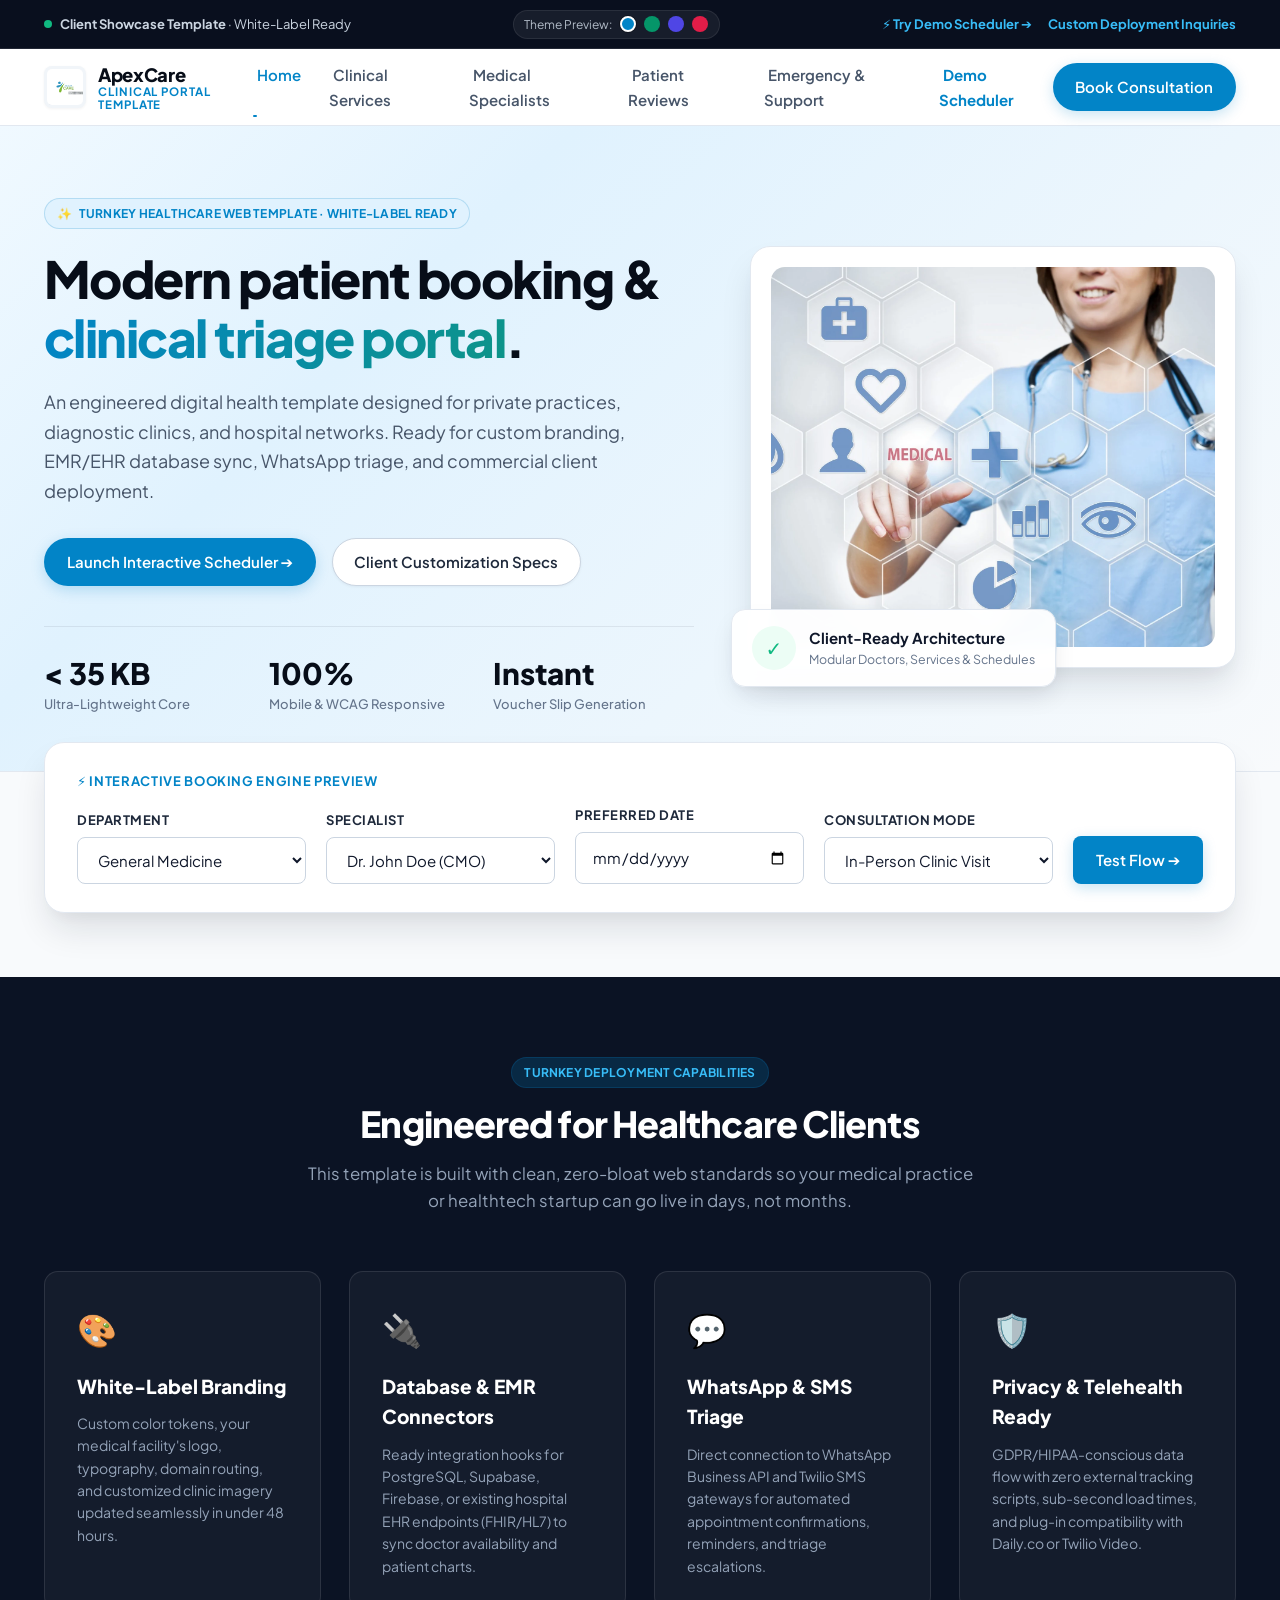
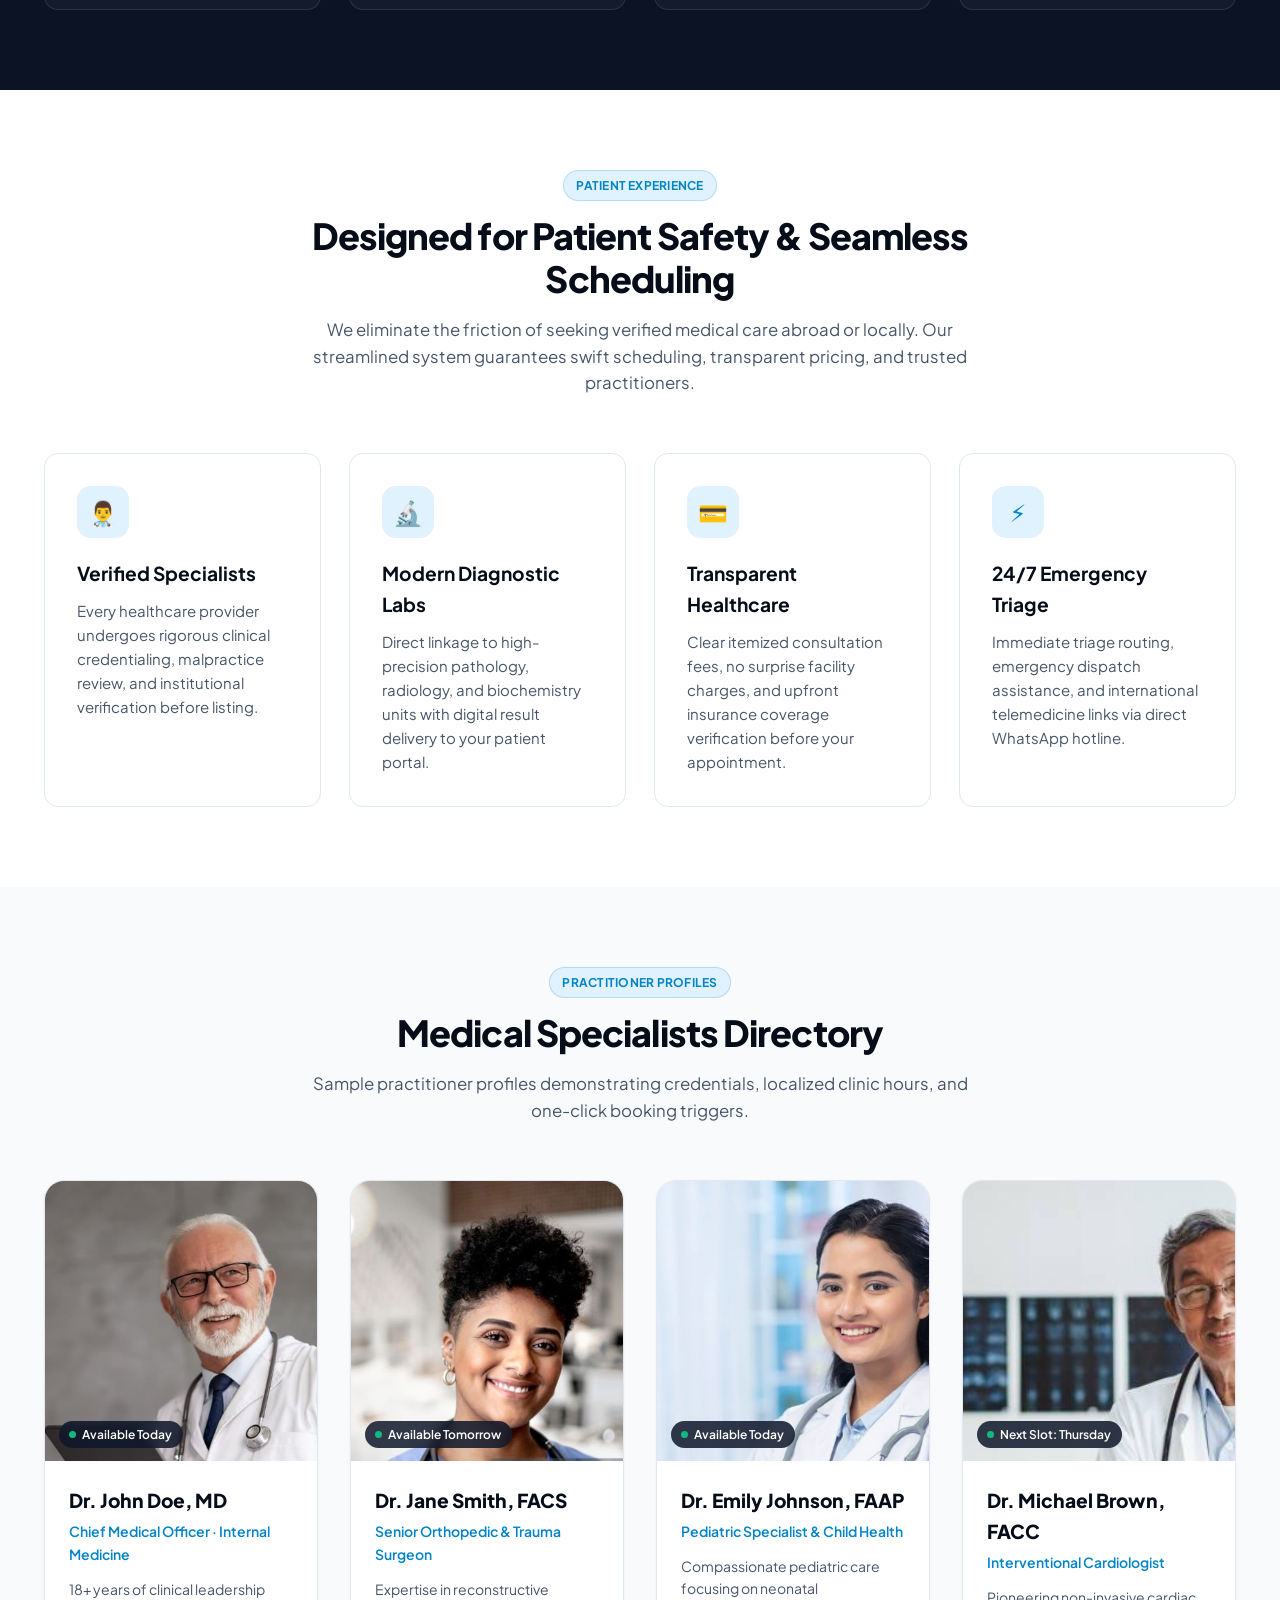
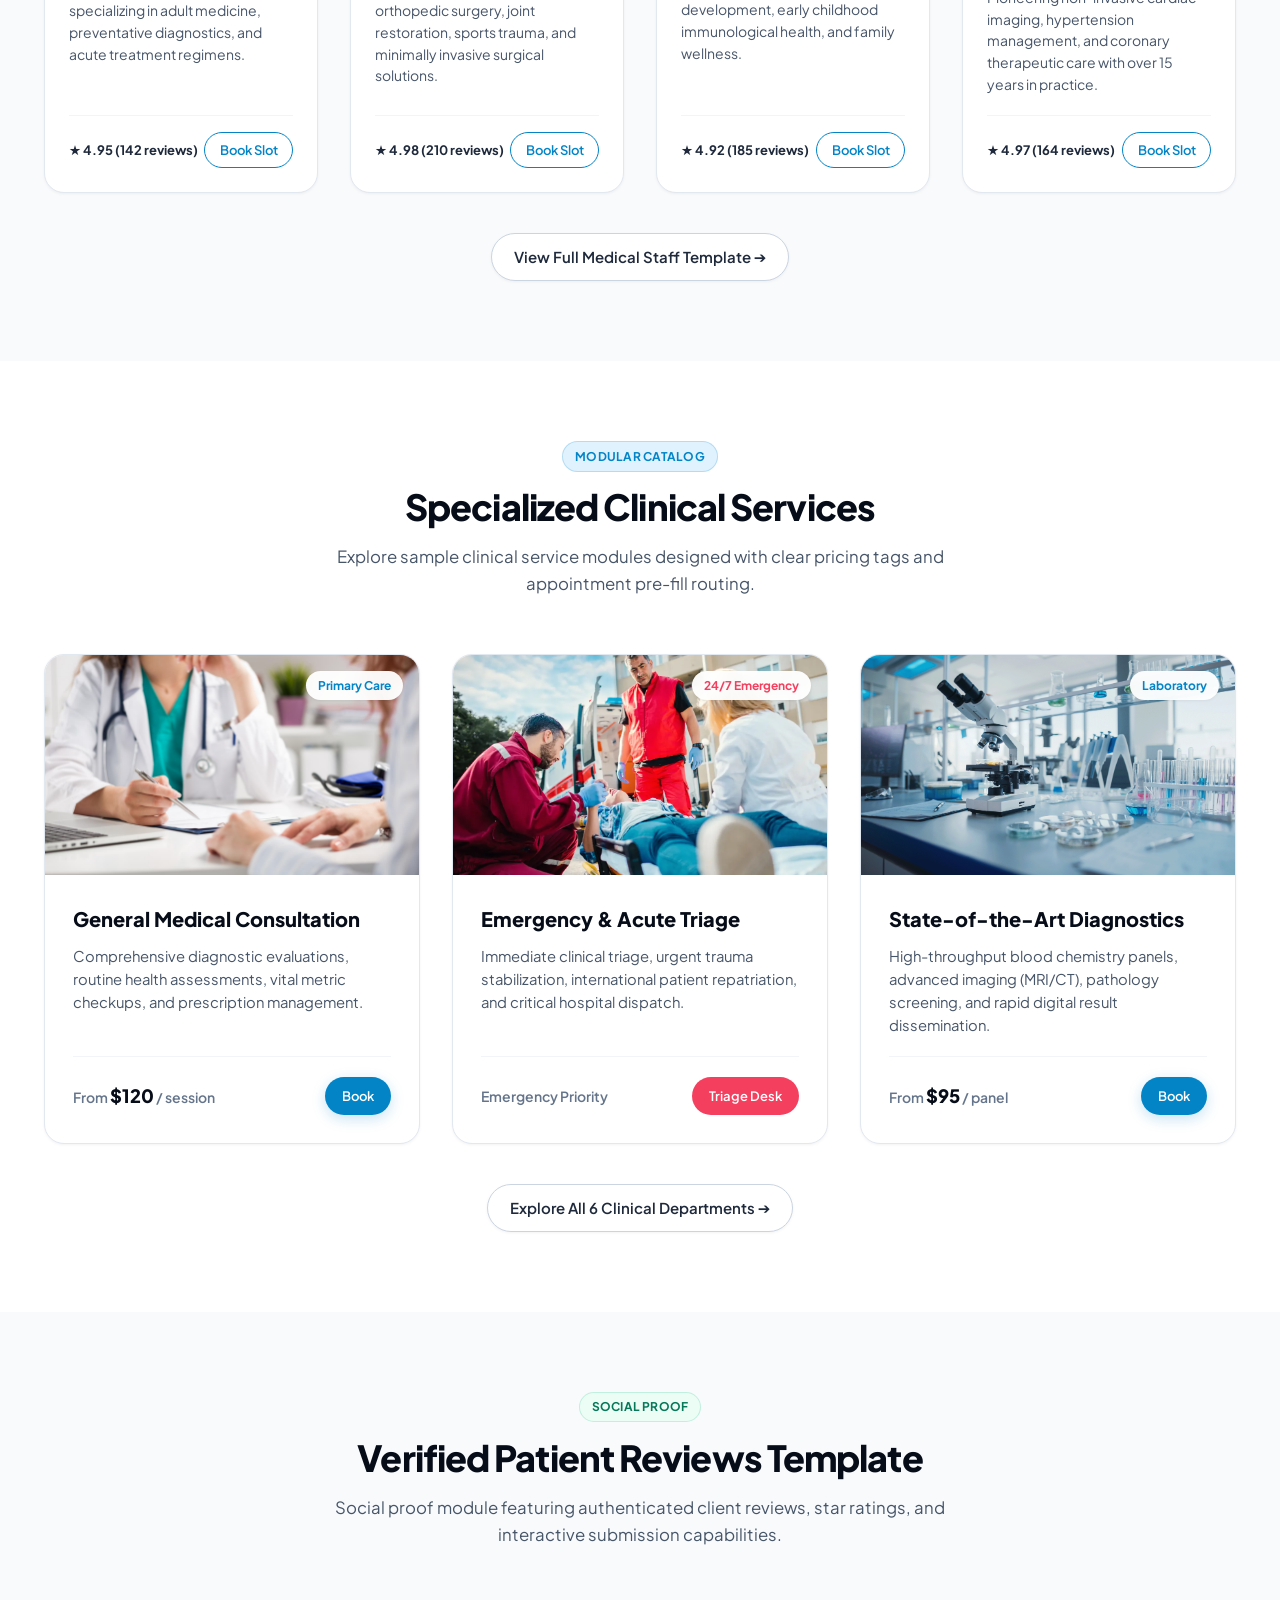
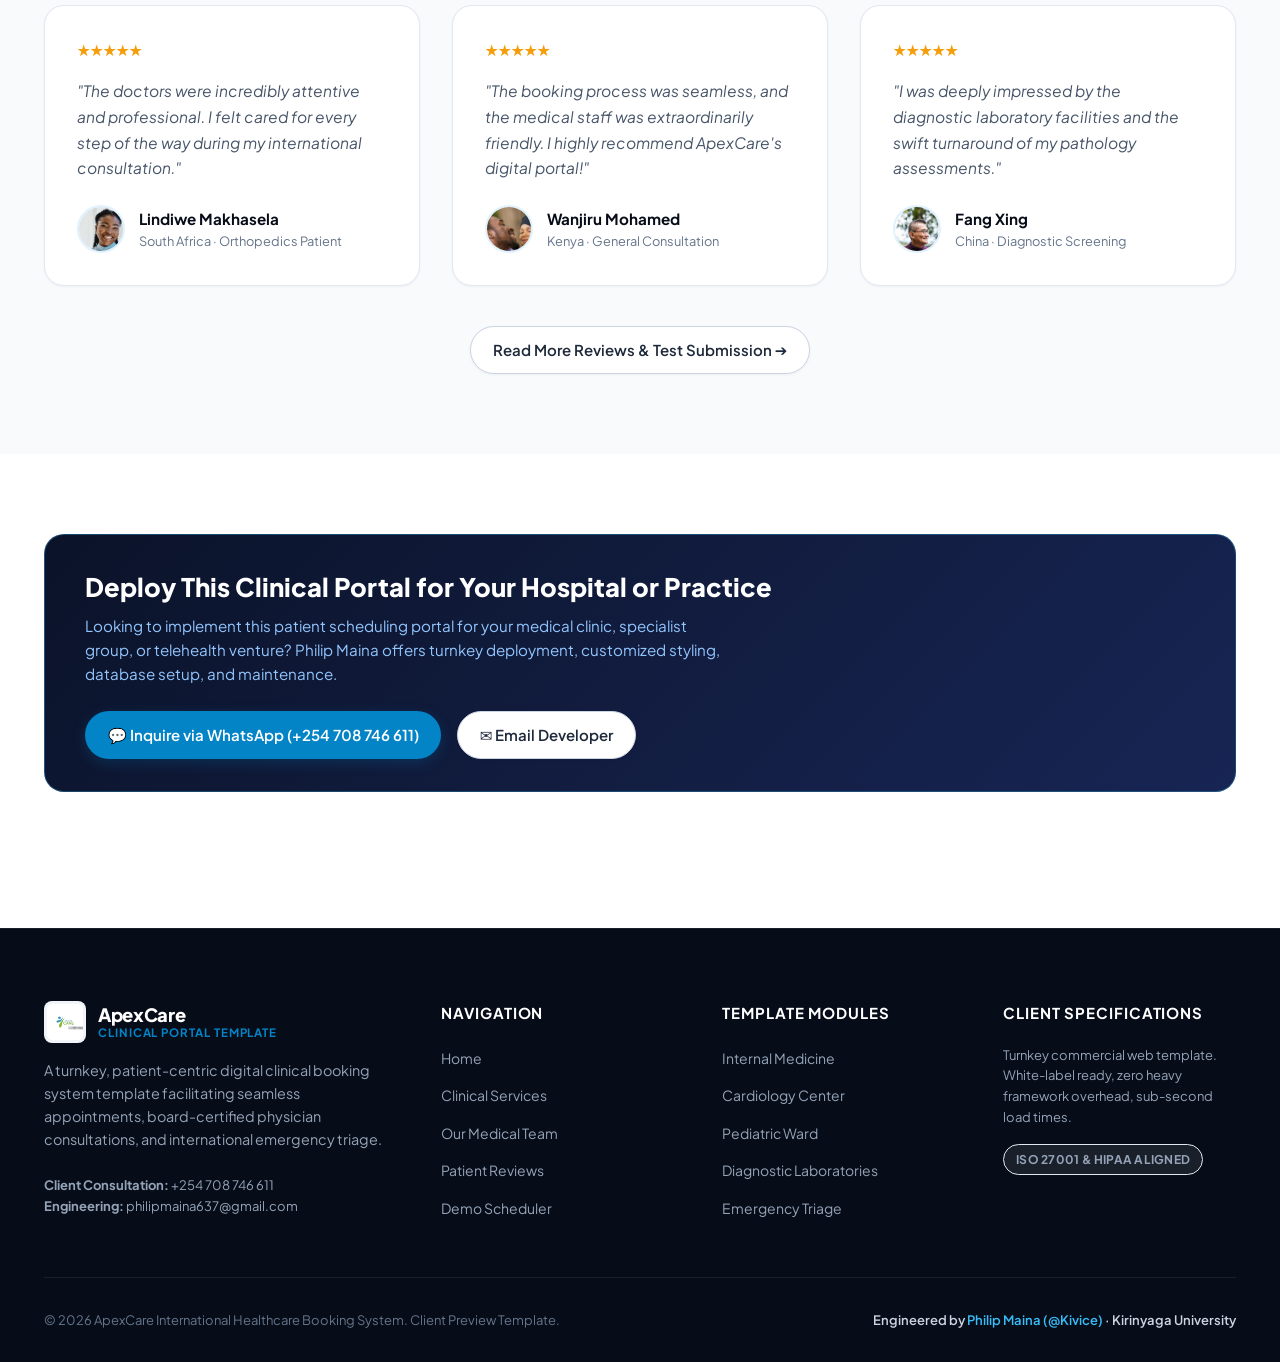
==== commit 96311278: "feat: elevate healthcare portal to client showcase template with multi-theme switcher, 1-click demo " ====
--- a/index.html
+++ b/index.html
@@ -3,8 +3,8 @@
 <head>
   <meta charset="UTF-8">
   <meta name="viewport" content="width=device-width, initial-scale=1.0">
-  <title>ApexCare International | Healthcare Booking System</title>
-  <meta name="description" content="Online international healthcare booking system for verified medical specialists, diagnostic labs, and emergency care.">
+  <title>ApexCare | Modern Clinical & Healthcare Booking System Template</title>
+  <meta name="description" content="Turnkey healthcare appointment booking and clinical triage portal template. White-label ready for hospitals, private clinics, and telehealth practices.">
   <link rel="preconnect" href="https://fonts.googleapis.com">
   <link rel="preconnect" href="https://fonts.gstatic.com" crossorigin>
   <link href="https://fonts.googleapis.com/css2?family=Plus+Jakarta+Sans:wght@400;500;600;700;800&family=JetBrains+Mono:wght@500;700&display=swap" rel="stylesheet">
@@ -13,19 +13,25 @@
 </head>
 <body>
 
-  <!-- Top Clinical Triage Strip -->
-  <div class="top-bar">
-    <div class="container top-bar-content">
-      <div class="top-bar-item">
+  <!-- Client Preview Template Bar -->
+  <div class="client-demo-bar">
+    <div class="container client-demo-content">
+      <div class="client-demo-badge">
         <span class="pulse-dot"></span>
-        <span>24/7 International Triage Desk Active</span>
-      </div>
-      <div class="top-bar-item">
-        <span>Emergency Triage:</span>
-        <a href="https://wa.me/254708746611" target="_blank" rel="noopener noreferrer" class="top-bar-link">+254 708 746 611 (WhatsApp)</a>
-      </div>
-      <div class="top-bar-item">
-        <span>Languages: English · Swahili · French · Mandarin</span>
+        <span><strong>Client Showcase Template</strong> · White-Label Ready</span>
+      </div>
+
+      <div class="client-theme-switcher">
+        <span style="font-size: 0.75rem; opacity: 0.85;">Theme Preview:</span>
+        <button class="theme-swatch active" data-theme="blue" title="Clinical Sky (Default)" style="background:#0284c7;"></button>
+        <button class="theme-swatch" data-theme="emerald" title="Medical Emerald" style="background:#059669;"></button>
+        <button class="theme-swatch" data-theme="indigo" title="Healthtech Indigo" style="background:#4f46e5;"></button>
+        <button class="theme-swatch" data-theme="rose" title="Care Crimson" style="background:#e11d48;"></button>
+      </div>
+
+      <div class="client-demo-actions">
+        <a href="appointment.html" class="client-inquire-pill">⚡ Try Demo Scheduler ➔</a>
+        <a href="#client-inquiry" class="client-inquire-pill" style="color: #38bdf8;">Custom Deployment Inquiries</a>
       </div>
     </div>
   </div>
@@ -37,7 +43,7 @@
         <img src="Healthcare%20Logo.png" alt="ApexCare Logo" class="brand-logo">
         <div class="brand-text">
           <span class="brand-name">ApexCare</span>
-          <span class="brand-sub">International Healthcare</span>
+          <span class="brand-sub">Clinical Portal Template</span>
         </div>
       </a>
 
@@ -48,7 +54,7 @@
           <li><a href="meet.html" class="nav-link">Medical Specialists</a></li>
           <li><a href="testimonials.html" class="nav-link">Patient Reviews</a></li>
           <li><a href="contact.html" class="nav-link">Emergency & Support</a></li>
-          <li><a href="appointment.html" class="nav-link" style="color: var(--primary); font-weight: 700;">Book Online</a></li>
+          <li><a href="appointment.html" class="nav-link" style="color: var(--primary); font-weight: 700;">Demo Scheduler</a></li>
         </ul>
       </nav>
 
@@ -65,31 +71,31 @@
       <div class="container hero-grid">
         <div class="hero-content">
           <div class="badge badge-primary hero-pill">
-            <span>🛡️</span> Accredited International Healthcare Network
+            <span>✨</span> Turnkey Healthcare Web Template · White-Label Ready
           </div>
           <h1 class="hero-title">
-            World-class medical care, <span class="highlight">one seamless appointment</span> away.
+            Modern patient booking &amp; <span class="highlight">clinical triage portal</span>.
           </h1>
           <p class="hero-desc">
-            Connect with board-certified international specialists, reserve verified hospital consultations, and access accredited diagnostic laboratory services without bureaucratic delays.
+            An engineered digital health template designed for private practices, diagnostic clinics, and hospital networks. Ready for custom branding, EMR/EHR database sync, WhatsApp triage, and commercial client deployment.
           </p>
           <div class="hero-cta">
-            <a href="appointment.html" class="btn btn-primary">Book an Appointment ➔</a>
-            <a href="meet.html" class="btn btn-secondary">Meet Our Specialists</a>
+            <a href="appointment.html" class="btn btn-primary">Launch Interactive Scheduler ➔</a>
+            <a href="#client-specs" class="btn btn-secondary">Client Customization Specs</a>
           </div>
 
           <div class="hero-stats">
             <div>
-              <div class="hero-stat-value">15k+</div>
-              <div class="hero-stat-label">Consultations Booked</div>
+              <div class="hero-stat-value">&lt; 35 KB</div>
+              <div class="hero-stat-label">Ultra-Lightweight Core</div>
             </div>
             <div>
-              <div class="hero-stat-value">99.4%</div>
-              <div class="hero-stat-label">Patient Satisfaction</div>
+              <div class="hero-stat-value">100%</div>
+              <div class="hero-stat-label">Mobile &amp; WCAG Responsive</div>
             </div>
             <div>
-              <div class="hero-stat-value">&lt; 3 min</div>
-              <div class="hero-stat-label">Average Triage Time</div>
+              <div class="hero-stat-value">Instant</div>
+              <div class="hero-stat-label">Voucher Slip Generation</div>
             </div>
           </div>
         </div>
@@ -100,8 +106,8 @@
             <div class="hero-floating-card floating-1">
               <div class="floating-icon">✓</div>
               <div>
-                <div class="floating-title">100% Verified Practitioners</div>
-                <div class="floating-sub">Board Certified & Hospital Credentialed</div>
+                <div class="floating-title">Client-Ready Architecture</div>
+                <div class="floating-sub">Modular Doctors, Services &amp; Schedules</div>
               </div>
             </div>
           </div>
@@ -112,6 +118,9 @@
     <!-- Quick Booking Bar -->
     <div class="container quick-booking-bar">
       <div class="quick-booking-box">
+        <div style="font-size: 0.8125rem; font-weight: 700; color: var(--primary); text-transform: uppercase; letter-spacing: 0.05em; margin-bottom: 0.85rem;">
+          ⚡ Interactive Booking Engine Preview
+        </div>
         <form id="quickBookingForm" class="quick-booking-form">
           <div class="form-group">
             <label class="form-label" for="quickDept">Department</label>
@@ -149,18 +158,67 @@
           </div>
 
           <button type="submit" class="btn btn-primary" style="height: 48px; border-radius: var(--radius-sm);">
-            Schedule ➔
+            Test Flow ➔
           </button>
         </form>
       </div>
     </div>
+
+    <!-- Client Customization Specs Showcase -->
+    <section id="client-specs" class="client-spec-section">
+      <div class="container">
+        <div class="section-header" style="color: white; margin-bottom: 3.5rem;">
+          <div class="badge badge-primary" style="background: rgba(var(--primary-rgb), 0.2); color: #38bdf8; margin-bottom: 0.85rem;">
+            Turnkey Deployment Capabilities
+          </div>
+          <h2 class="section-title" style="color: white;">Engineered for Healthcare Clients</h2>
+          <p class="section-desc" style="color: var(--slate-400);">
+            This template is built with clean, zero-bloat web standards so your medical practice or healthtech startup can go live in days, not months.
+          </p>
+        </div>
+
+        <div class="client-spec-grid">
+          <div class="client-spec-card">
+            <div class="client-spec-icon">🎨</div>
+            <h3 class="client-spec-title">White-Label Branding</h3>
+            <p class="client-spec-desc">
+              Custom color tokens, your medical facility's logo, typography, domain routing, and customized clinic imagery updated seamlessly in under 48 hours.
+            </p>
+          </div>
+
+          <div class="client-spec-card">
+            <div class="client-spec-icon">🔌</div>
+            <h3 class="client-spec-title">Database &amp; EMR Connectors</h3>
+            <p class="client-spec-desc">
+              Ready integration hooks for PostgreSQL, Supabase, Firebase, or existing hospital EHR endpoints (FHIR/HL7) to sync doctor availability and patient charts.
+            </p>
+          </div>
+
+          <div class="client-spec-card">
+            <div class="client-spec-icon">💬</div>
+            <h3 class="client-spec-title">WhatsApp &amp; SMS Triage</h3>
+            <p class="client-spec-desc">
+              Direct connection to WhatsApp Business API and Twilio SMS gateways for automated appointment confirmations, reminders, and triage escalations.
+            </p>
+          </div>
+
+          <div class="client-spec-card">
+            <div class="client-spec-icon">🛡️</div>
+            <h3 class="client-spec-title">Privacy &amp; Telehealth Ready</h3>
+            <p class="client-spec-desc">
+              GDPR/HIPAA-conscious data flow with zero external tracking scripts, sub-second load times, and plug-in compatibility with Daily.co or Twilio Video.
+            </p>
+          </div>
+        </div>
+      </div>
+    </section>
 
     <!-- Core Pillars / Why Choose Us -->
     <section class="section section-alt">
       <div class="container">
         <div class="section-header">
-          <div class="badge badge-primary section-pill">Clinical Excellence</div>
-          <h2 class="section-title">Designed for Patient Safety & Global Accessibility</h2>
+          <div class="badge badge-primary section-pill">Patient Experience</div>
+          <h2 class="section-title">Designed for Patient Safety &amp; Seamless Scheduling</h2>
           <p class="section-desc">
             We eliminate the friction of seeking verified medical care abroad or locally. Our streamlined system guarantees swift scheduling, transparent pricing, and trusted practitioners.
           </p>
@@ -206,15 +264,14 @@
     <section class="section">
       <div class="container">
         <div class="section-header">
-          <div class="badge badge-primary section-pill">Our Practitioners</div>
-          <h2 class="section-title">Meet Our Medical Leadership</h2>
+          <div class="badge badge-primary section-pill">Practitioner Profiles</div>
+          <h2 class="section-title">Medical Specialists Directory</h2>
           <p class="section-desc">
-            Consult with renowned physicians and clinical surgeons dedicated to personalized patient outcomes.
+            Sample practitioner profiles demonstrating credentials, localized clinic hours, and one-click booking triggers.
           </p>
         </div>
 
         <div class="doctors-grid">
-          <!-- Doctor 1 -->
           <div class="doctor-card">
             <div class="doctor-photo-wrap">
               <img src="John%20Doe.jpg" alt="Dr. John Doe" class="doctor-photo">
@@ -226,7 +283,7 @@
               <h3 class="doctor-name">Dr. John Doe, MD</h3>
               <div class="doctor-specialty">Chief Medical Officer · Internal Medicine</div>
               <p class="doctor-bio">
-                18+ years of international clinical experience specializing in adult medicine, preventative diagnostics, and acute treatment regimens.
+                18+ years of clinical leadership specializing in adult medicine, preventative diagnostics, and acute treatment regimens.
               </p>
               <div class="doctor-footer">
                 <div class="doctor-rating">★ 4.95 (142 reviews)</div>
@@ -235,7 +292,6 @@
             </div>
           </div>
 
-          <!-- Doctor 2 -->
           <div class="doctor-card">
             <div class="doctor-photo-wrap">
               <img src="Jane%20Smith.jpg" alt="Dr. Jane Smith" class="doctor-photo">
@@ -245,7 +301,7 @@
             </div>
             <div class="doctor-body">
               <h3 class="doctor-name">Dr. Jane Smith, FACS</h3>
-              <div class="doctor-specialty">Senior Orthopedic & Trauma Surgeon</div>
+              <div class="doctor-specialty">Senior Orthopedic &amp; Trauma Surgeon</div>
               <p class="doctor-bio">
                 Expertise in reconstructive orthopedic surgery, joint restoration, sports trauma, and minimally invasive surgical solutions.
               </p>
@@ -256,7 +312,6 @@
             </div>
           </div>
 
-          <!-- Doctor 3 -->
           <div class="doctor-card">
             <div class="doctor-photo-wrap">
               <img src="Emily%20Johnson.jpg" alt="Dr. Emily Johnson" class="doctor-photo">
@@ -266,7 +321,7 @@
             </div>
             <div class="doctor-body">
               <h3 class="doctor-name">Dr. Emily Johnson, FAAP</h3>
-              <div class="doctor-specialty">Pediatric Specialist & Child Health</div>
+              <div class="doctor-specialty">Pediatric Specialist &amp; Child Health</div>
               <p class="doctor-bio">
                 Compassionate pediatric care focusing on neonatal development, early childhood immunological health, and family wellness.
               </p>
@@ -277,7 +332,6 @@
             </div>
           </div>
 
-          <!-- Doctor 4 -->
           <div class="doctor-card">
             <div class="doctor-photo-wrap">
               <img src="Michael%20Brown.jpg" alt="Dr. Michael Brown" class="doctor-photo">
@@ -300,7 +354,7 @@
         </div>
 
         <div style="text-align: center; margin-top: 2.5rem;">
-          <a href="meet.html" class="btn btn-secondary">View Full Medical Staff ➔</a>
+          <a href="meet.html" class="btn btn-secondary">View Full Medical Staff Template ➔</a>
         </div>
       </div>
     </section>
@@ -309,10 +363,10 @@
     <section class="section section-alt">
       <div class="container">
         <div class="section-header">
-          <div class="badge badge-primary section-pill">Comprehensive Care</div>
+          <div class="badge badge-primary section-pill">Modular Catalog</div>
           <h2 class="section-title">Specialized Clinical Services</h2>
           <p class="section-desc">
-            Explore dedicated departments engineered to deliver holistic healthcare and urgent medical support.
+            Explore sample clinical service modules designed with clear pricing tags and appointment pre-fill routing.
           </p>
         </div>
 
@@ -340,7 +394,7 @@
               <span class="service-tag" style="color: var(--rose-500);">24/7 Emergency</span>
             </div>
             <div class="service-body">
-              <h3 class="service-title">Emergency & Acute Triage</h3>
+              <h3 class="service-title">Emergency &amp; Acute Triage</h3>
               <p class="service-desc">
                 Immediate clinical triage, urgent trauma stabilization, international patient repatriation, and critical hospital dispatch.
               </p>
@@ -379,10 +433,10 @@
     <section class="section">
       <div class="container">
         <div class="section-header">
-          <div class="badge badge-success section-pill">Patient Stories</div>
-          <h2 class="section-title">Trusted by Patients Worldwide</h2>
+          <div class="badge badge-success section-pill">Social Proof</div>
+          <h2 class="section-title">Verified Patient Reviews Template</h2>
           <p class="section-desc">
-            Read authentic feedback from individuals who received care through the ApexCare International network.
+            Social proof module featuring authenticated client reviews, star ratings, and interactive submission capabilities.
           </p>
         </div>
 
@@ -431,26 +485,32 @@
         </div>
 
         <div style="text-align: center; margin-top: 2.5rem;">
-          <a href="testimonials.html" class="btn btn-secondary">Read More Patient Reviews ➔</a>
-        </div>
-      </div>
-    </section>
-
-    <!-- Emergency Triage Banner -->
-    <div class="container">
-      <div class="emergency-banner">
-        <div class="emergency-info">
-          <h3>Need Immediate Clinical Assistance or International Triage?</h3>
-          <p>Our dedicated emergency medical liaison desk operates 24/7 for urgent clinical consultations and hospital transfers.</p>
-        </div>
-        <div style="display: flex; gap: 1rem; flex-wrap: wrap;">
-          <a href="https://wa.me/254708746611" target="_blank" rel="noopener noreferrer" class="btn btn-emergency">
-            💬 WhatsApp Triage (+254 708 746 611)
-          </a>
-          <a href="contact.html" class="btn btn-secondary">Contact Desk</a>
-        </div>
-      </div>
-    </div>
+          <a href="testimonials.html" class="btn btn-secondary">Read More Reviews &amp; Test Submission ➔</a>
+        </div>
+      </div>
+    </section>
+
+    <!-- Deploy for Your Practice / Client Inquiries Section -->
+    <section id="client-inquiry" class="section section-alt">
+      <div class="container">
+        <div class="emergency-banner" style="background: linear-gradient(135deg, #0b1329 0%, #172554 100%); border-color: rgba(56, 189, 248, 0.3); color: white;">
+          <div class="emergency-info">
+            <h3 style="color: white; font-size: 1.6rem;">Deploy This Clinical Portal for Your Hospital or Practice</h3>
+            <p style="color: #93c5fd; max-width: 650px;">
+              Looking to implement this patient scheduling portal for your medical clinic, specialist group, or telehealth venture? Philip Maina offers turnkey deployment, customized styling, database setup, and maintenance.
+            </p>
+          </div>
+          <div style="display: flex; gap: 1rem; flex-wrap: wrap;">
+            <a href="https://wa.me/254708746611?text=Hi%20Philip,%20I%20saw%20your%20ApexCare%20Healthcare%20Portal%20template%20and%20would%20like%20to%20discuss%20deploying%20it%20for%20my%20practice." target="_blank" rel="noopener noreferrer" class="btn btn-primary" style="background: #0284c7;">
+              💬 Inquire via WhatsApp (+254 708 746 611)
+            </a>
+            <a href="mailto:philipmaina637@gmail.com?subject=Healthcare%20Portal%20Deployment%20Inquiry" class="btn btn-secondary">
+              ✉️ Email Developer
+            </a>
+          </div>
+        </div>
+      </div>
+    </section>
   </main>
 
   <!-- Modern Clinical Footer -->
@@ -462,15 +522,15 @@
             <img src="Healthcare%20Logo.png" alt="ApexCare Logo" class="brand-logo">
             <div class="brand-text">
               <span class="brand-name">ApexCare</span>
-              <span class="brand-sub">International Healthcare</span>
+              <span class="brand-sub">Clinical Portal Template</span>
             </div>
           </div>
           <p class="footer-desc">
-            A comprehensive, patient-centric digital clinical booking system facilitating seamless appointments, board-certified physician consultations, and international emergency triage.
+            A turnkey, patient-centric digital clinical booking system template facilitating seamless appointments, board-certified physician consultations, and international emergency triage.
           </p>
           <div style="font-size: 0.8125rem; color: var(--slate-400);">
-            <strong>Emergency Hotline:</strong> +254 708 746 611<br>
-            <strong>Support:</strong> philipmaina637@gmail.com
+            <strong>Client Consultation:</strong> +254 708 746 611<br>
+            <strong>Engineering:</strong> philipmaina637@gmail.com
           </div>
         </div>
 
@@ -481,12 +541,12 @@
             <li><a href="services.html" class="footer-link">Clinical Services</a></li>
             <li><a href="meet.html" class="footer-link">Our Medical Team</a></li>
             <li><a href="testimonials.html" class="footer-link">Patient Reviews</a></li>
-            <li><a href="appointment.html" class="footer-link">Schedule Appointment</a></li>
+            <li><a href="appointment.html" class="footer-link">Demo Scheduler</a></li>
           </ul>
         </div>
 
         <div>
-          <div class="footer-col-title">Clinical Care</div>
+          <div class="footer-col-title">Template Modules</div>
           <ul class="footer-links">
             <li><a href="services.html" class="footer-link">Internal Medicine</a></li>
             <li><a href="services.html" class="footer-link">Cardiology Center</a></li>
@@ -497,18 +557,18 @@
         </div>
 
         <div>
-          <div class="footer-col-title">Quality Standards</div>
+          <div class="footer-col-title">Client Specifications</div>
           <p style="font-size: 0.8125rem; line-height: 1.6; color: var(--slate-400); margin-bottom: 1rem;">
-            Compliant with international clinical data governance protocols and patient confidentiality best practices.
+            Turnkey commercial web template. White-label ready, zero heavy framework overhead, sub-second load times.
           </p>
           <div class="badge badge-neutral" style="background: rgba(255, 255, 255, 0.08); color: #94a3b8;">
-            ISO 27001 & HIPAA Aligned
+            ISO 27001 &amp; HIPAA Aligned
           </div>
         </div>
       </div>
 
       <div class="footer-bottom">
-        <div>&copy; 2026 ApexCare International Healthcare Booking System. All rights reserved.</div>
+        <div>&copy; 2026 ApexCare International Healthcare Booking System. Client Preview Template.</div>
         <div class="footer-author">
           Engineered by <a href="https://kivice.github.io/" target="_blank">Philip Maina (@Kivice)</a> · Kirinyaga University
         </div>
--- a/styles.css
+++ b/styles.css
@@ -1,15 +1,16 @@
 /* ==========================================================================
    APEXCARE INTERNATIONAL HEALTHCARE BOOKING SYSTEM
-   Modern Clinical Design System & Responsive Stylesheet
+   Modern Clinical Design System & Client Showcase Template
    Engineered by Philip Maina (@Kivice)
    ========================================================================== */
 
 :root {
-  /* Color Palette */
+  /* Default Color Palette: Clinical Sky */
   --primary: #0284c7;
   --primary-hover: #0369a1;
   --primary-light: #e0f2fe;
-  --primary-glow: rgba(2, 132, 199, 0.18);
+  --primary-glow: rgba(2, 132, 199, 0.22);
+  --primary-rgb: 2, 132, 199;
   
   --teal: #0d9488;
   --teal-light: #ccfbf1;
@@ -27,6 +28,7 @@
   --slate-50: #f8fafc;
   --white: #ffffff;
   
+  --emerald-600: #059669;
   --emerald-500: #10b981;
   --emerald-50: #ecfdf5;
   --rose-500: #f43f5e;
@@ -38,6 +40,7 @@
   --font-mono: 'JetBrains Mono', ui-monospace, monospace;
   
   /* Geometry & Shadows */
+  --radius-xs: 6px;
   --radius-sm: 8px;
   --radius-md: 14px;
   --radius-lg: 20px;
@@ -49,8 +52,33 @@
   --shadow-xl: 0 20px 35px -5px rgba(15, 23, 42, 0.12), 0 10px 15px -5px rgba(15, 23, 42, 0.04);
   
   --transition-fast: 0.15s ease;
-  --transition-normal: 0.25s ease;
+  --transition-normal: 0.25s cubic-bezier(0.16, 1, 0.3, 1);
   --max-width: 1240px;
+}
+
+/* Dynamic Multi-Theme Presets for Client Previews */
+[data-client-theme="emerald"] {
+  --primary: #059669;
+  --primary-hover: #047857;
+  --primary-light: #d1fae5;
+  --primary-glow: rgba(5, 150, 105, 0.22);
+  --primary-rgb: 5, 150, 105;
+}
+
+[data-client-theme="indigo"] {
+  --primary: #4f46e5;
+  --primary-hover: #4338ca;
+  --primary-light: #e0e7ff;
+  --primary-glow: rgba(79, 70, 229, 0.22);
+  --primary-rgb: 79, 70, 229;
+}
+
+[data-client-theme="rose"] {
+  --primary: #e11d48;
+  --primary-hover: #be123c;
+  --primary-light: #ffe4e6;
+  --primary-glow: rgba(225, 29, 72, 0.22);
+  --primary-rgb: 225, 29, 72;
 }
 
 /* Base Reset */
@@ -103,17 +131,19 @@
 }
 
 /* ==========================================================================
-   Top Clinical Triage Strip
+   Client Preview Banner (Top Demo Bar)
    ========================================================================== */
-.top-bar {
-  background: var(--navy-950);
+.client-demo-bar {
+  background: #090f1e;
   color: var(--slate-300);
   font-size: 0.8125rem;
-  padding: 0.5rem 0;
-  border-bottom: 1px solid rgba(255, 255, 255, 0.08);
-}
-
-.top-bar-content {
+  padding: 0.6rem 0;
+  border-bottom: 1px solid rgba(255, 255, 255, 0.1);
+  position: relative;
+  z-index: 102;
+}
+
+.client-demo-content {
   display: flex;
   justify-content: space-between;
   align-items: center;
@@ -121,16 +151,16 @@
   gap: 0.75rem;
 }
 
-.top-bar-item {
+.client-demo-badge {
   display: inline-flex;
   align-items: center;
   gap: 0.5rem;
 }
 
-.top-bar-item .pulse-dot {
+.client-demo-badge .pulse-dot {
   width: 8px;
   height: 8px;
-  background: var(--emerald-500);
+  background: #10b981;
   border-radius: 50%;
   box-shadow: 0 0 0 0 rgba(16, 185, 129, 0.7);
   animation: pulse-ring 2s infinite;
@@ -142,13 +172,50 @@
   100% { box-shadow: 0 0 0 0 rgba(16, 185, 129, 0); }
 }
 
-.top-bar-link {
+.client-theme-switcher {
+  display: flex;
+  align-items: center;
+  gap: 0.5rem;
+  background: rgba(255, 255, 255, 0.06);
+  padding: 0.25rem 0.65rem;
+  border-radius: var(--radius-full);
+  border: 1px solid rgba(255, 255, 255, 0.08);
+}
+
+.theme-swatch {
+  width: 16px;
+  height: 16px;
+  border-radius: 50%;
+  border: 2px solid transparent;
+  cursor: pointer;
+  transition: transform var(--transition-fast), border-color var(--transition-fast);
+}
+
+.theme-swatch:hover {
+  transform: scale(1.2);
+}
+
+.theme-swatch.active {
+  border-color: #ffffff;
+  box-shadow: 0 0 0 1px rgba(0, 0, 0, 0.3);
+}
+
+.client-demo-actions {
+  display: flex;
+  align-items: center;
+  gap: 1rem;
+}
+
+.client-inquire-pill {
   color: #38bdf8;
-  font-weight: 600;
+  font-weight: 700;
+  display: inline-flex;
+  align-items: center;
+  gap: 0.35rem;
   transition: color var(--transition-fast);
 }
 
-.top-bar-link:hover {
+.client-inquire-pill:hover {
   color: #7dd3fc;
   text-decoration: underline;
 }
@@ -161,7 +228,8 @@
   top: 0;
   z-index: 100;
   background: rgba(255, 255, 255, 0.94);
-  backdrop-filter: blur(12px);
+  backdrop-filter: blur(14px);
+  -webkit-backdrop-filter: blur(14px);
   border-bottom: 1px solid var(--slate-200);
   transition: box-shadow var(--transition-normal);
 }
@@ -170,7 +238,7 @@
   display: flex;
   align-items: center;
   justify-content: space-between;
-  height: 74px;
+  height: 76px;
 }
 
 .brand {
@@ -178,7 +246,6 @@
   align-items: center;
   gap: 0.75rem;
   font-weight: 700;
-  font-size: 1.15rem;
   color: var(--navy-900);
   letter-spacing: -0.02em;
 }
@@ -200,14 +267,14 @@
 }
 
 .brand-name {
-  font-size: 1.1rem;
+  font-size: 1.15rem;
   font-weight: 800;
   color: var(--navy-950);
 }
 
 .brand-sub {
   font-size: 0.72rem;
-  font-weight: 600;
+  font-weight: 700;
   text-transform: uppercase;
   letter-spacing: 0.08em;
   color: var(--primary);
@@ -265,7 +332,7 @@
 }
 
 /* ==========================================================================
-   Buttons & Pills
+   Buttons & Badges
    ========================================================================== */
 .btn {
   display: inline-flex;
@@ -291,7 +358,7 @@
 .btn-primary:hover {
   background: var(--primary-hover);
   transform: translateY(-1px);
-  box-shadow: 0 6px 18px rgba(2, 132, 199, 0.28);
+  box-shadow: 0 6px 18px var(--primary-glow);
 }
 
 .btn-secondary {
@@ -324,6 +391,20 @@
 
 .btn-emergency:hover {
   background: #e11d48;
+}
+
+.btn-demo {
+  background: #f8fafc;
+  border: 1px dashed var(--primary);
+  color: var(--primary);
+  font-size: 0.8125rem;
+  padding: 0.45rem 0.9rem;
+  border-radius: var(--radius-sm);
+  font-weight: 700;
+}
+
+.btn-demo:hover {
+  background: var(--primary-light);
 }
 
 .badge {
@@ -340,17 +421,26 @@
 
 .badge-primary {
   background: var(--primary-light);
-  color: var(--primary-hover);
+  color: var(--primary);
+  border: 1px solid rgba(var(--primary-rgb), 0.2);
 }
 
 .badge-success {
   background: var(--emerald-50);
   color: #047857;
+  border: 1px solid rgba(16, 185, 129, 0.2);
 }
 
 .badge-neutral {
   background: var(--slate-100);
   color: var(--slate-600);
+  border: 1px solid var(--slate-200);
+}
+
+.badge-template {
+  background: #f1f5f9;
+  color: #475569;
+  border: 1px dashed #cbd5e1;
 }
 
 /* ==========================================================================
@@ -364,6 +454,18 @@
   border-bottom: 1px solid var(--slate-200);
 }
 
+[data-client-theme="emerald"] .hero {
+  background: linear-gradient(135deg, #ecfdf5 0%, #d1fae5 30%, #f8fafc 100%);
+}
+
+[data-client-theme="indigo"] .hero {
+  background: linear-gradient(135deg, #eef2ff 0%, #e0e7ff 30%, #f8fafc 100%);
+}
+
+[data-client-theme="rose"] .hero {
+  background: linear-gradient(135deg, #fff1f2 0%, #ffe4e6 30%, #f8fafc 100%);
+}
+
 .hero-grid {
   display: grid;
   grid-template-columns: 1.15fr 0.85fr;
@@ -390,7 +492,7 @@
 
 .hero-title .highlight {
   color: var(--primary);
-  background: linear-gradient(120deg, #0284c7 0%, #0d9488 100%);
+  background: linear-gradient(120deg, var(--primary) 0%, var(--teal) 100%);
   -webkit-background-clip: text;
   -webkit-text-fill-color: transparent;
 }
@@ -546,6 +648,55 @@
   outline: none;
   border-color: var(--primary);
   box-shadow: 0 0 0 3px var(--primary-glow);
+}
+
+/* ==========================================================================
+   Client Customization Specs Showcase Section
+   ========================================================================== */
+.client-spec-section {
+  background: #0b1324;
+  color: var(--white);
+  padding: 5rem 0;
+  position: relative;
+  overflow: hidden;
+}
+
+.client-spec-grid {
+  display: grid;
+  grid-template-columns: repeat(auto-fit, minmax(270px, 1fr));
+  gap: 1.75rem;
+}
+
+.client-spec-card {
+  background: rgba(255, 255, 255, 0.04);
+  border: 1px solid rgba(255, 255, 255, 0.1);
+  border-radius: var(--radius-md);
+  padding: 2rem;
+  transition: transform var(--transition-normal), border-color var(--transition-normal);
+}
+
+.client-spec-card:hover {
+  transform: translateY(-4px);
+  border-color: var(--primary);
+  background: rgba(255, 255, 255, 0.07);
+}
+
+.client-spec-icon {
+  font-size: 2rem;
+  margin-bottom: 1rem;
+}
+
+.client-spec-title {
+  font-size: 1.2rem;
+  font-weight: 800;
+  color: var(--white);
+  margin-bottom: 0.65rem;
+}
+
+.client-spec-desc {
+  font-size: 0.875rem;
+  color: var(--slate-400);
+  line-height: 1.6;
 }
 
 /* ==========================================================================
@@ -972,6 +1123,19 @@
   box-shadow: var(--shadow-md);
 }
 
+.demo-helper-bar {
+  background: linear-gradient(135deg, rgba(var(--primary-rgb), 0.08) 0%, rgba(var(--primary-rgb), 0.02) 100%);
+  border: 1px dashed var(--primary);
+  border-radius: var(--radius-md);
+  padding: 1rem 1.25rem;
+  margin-bottom: 2rem;
+  display: flex;
+  align-items: center;
+  justify-content: space-between;
+  flex-wrap: wrap;
+  gap: 0.75rem;
+}
+
 .booking-step-title {
   font-size: 1.25rem;
   font-weight: 800;
@@ -1037,6 +1201,11 @@
   box-shadow: var(--shadow-md);
   position: sticky;
   top: 96px;
+  transition: box-shadow var(--transition-normal);
+}
+
+.summary-card.pulse-highlight {
+  box-shadow: 0 0 0 4px var(--primary-glow), var(--shadow-xl);
 }
 
 .summary-header {
@@ -1394,13 +1563,14 @@
 }
 
 @media (max-width: 768px) {
-  .top-bar {
-    display: none;
+  .client-demo-content {
+    flex-direction: column;
+    align-items: flex-start;
   }
   
   .nav-links {
     position: fixed;
-    top: 74px;
+    top: 76px;
     left: 0;
     right: 0;
     background: var(--white);
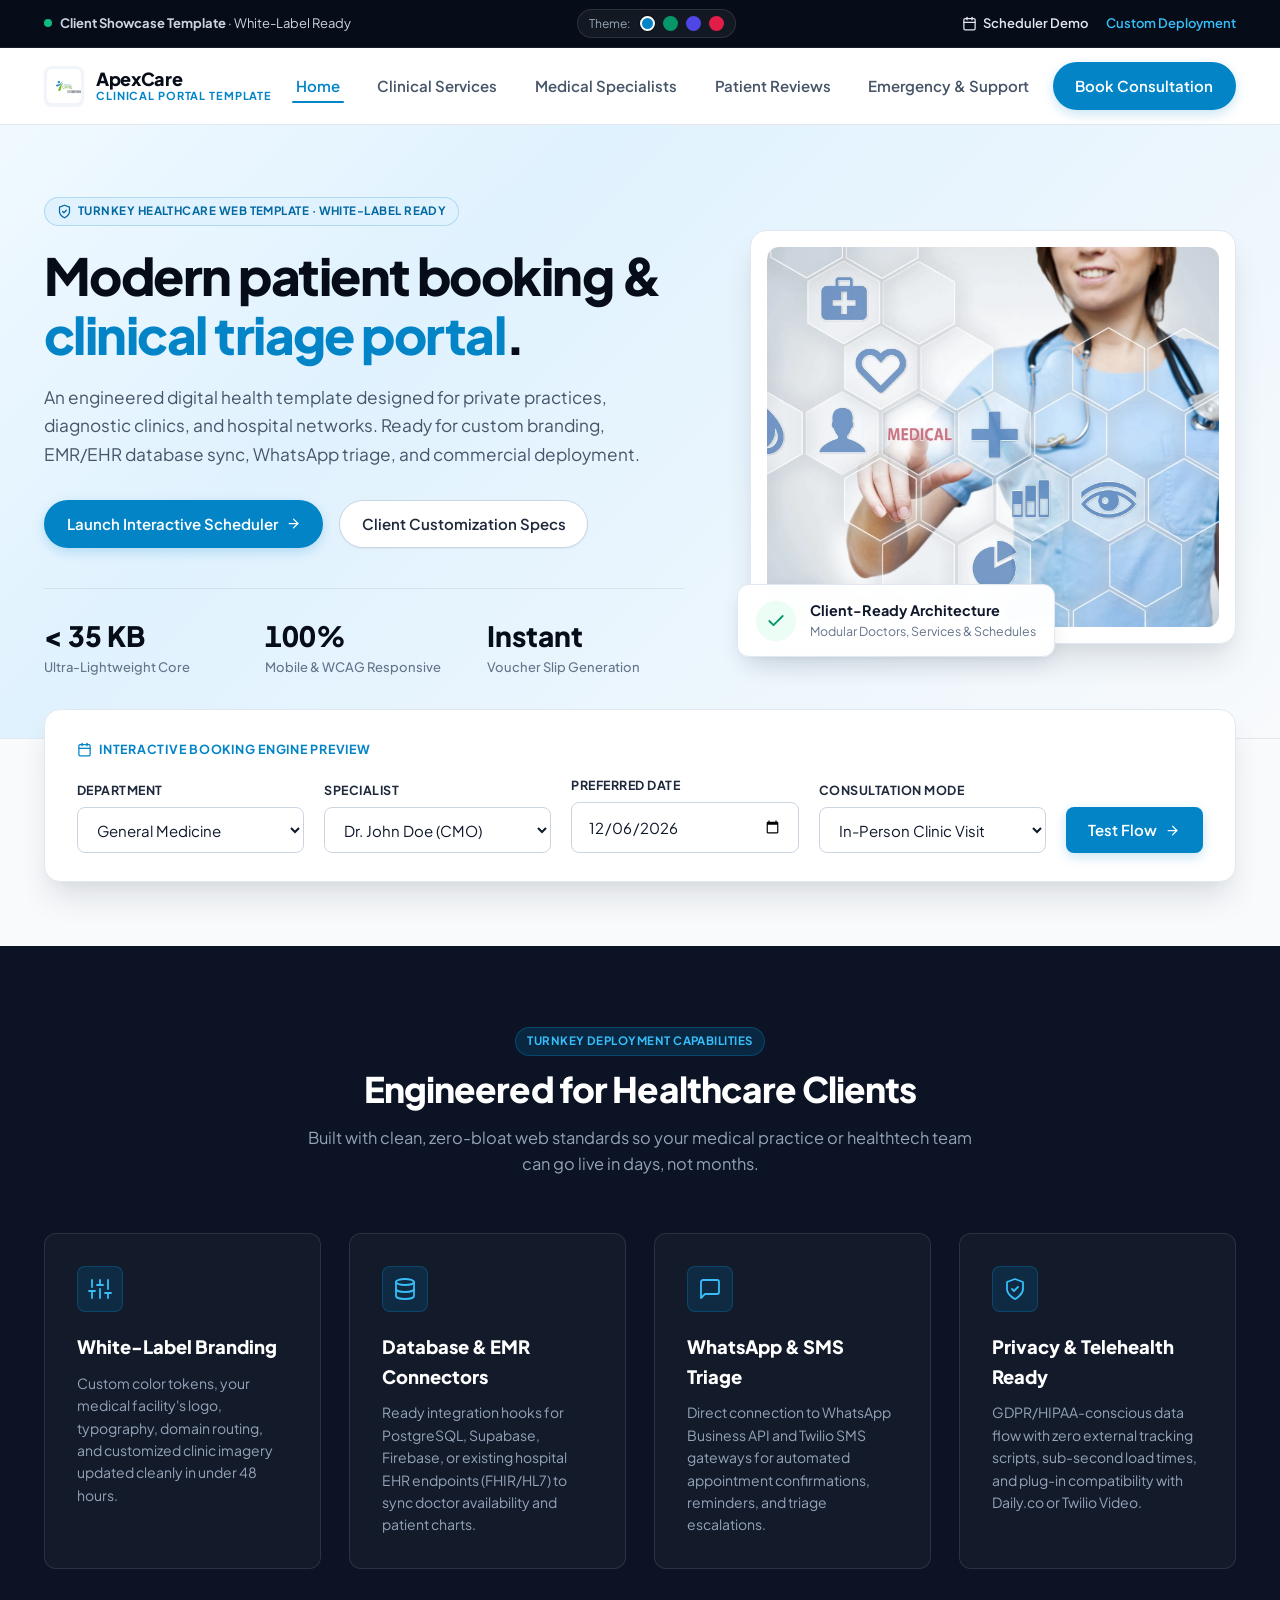
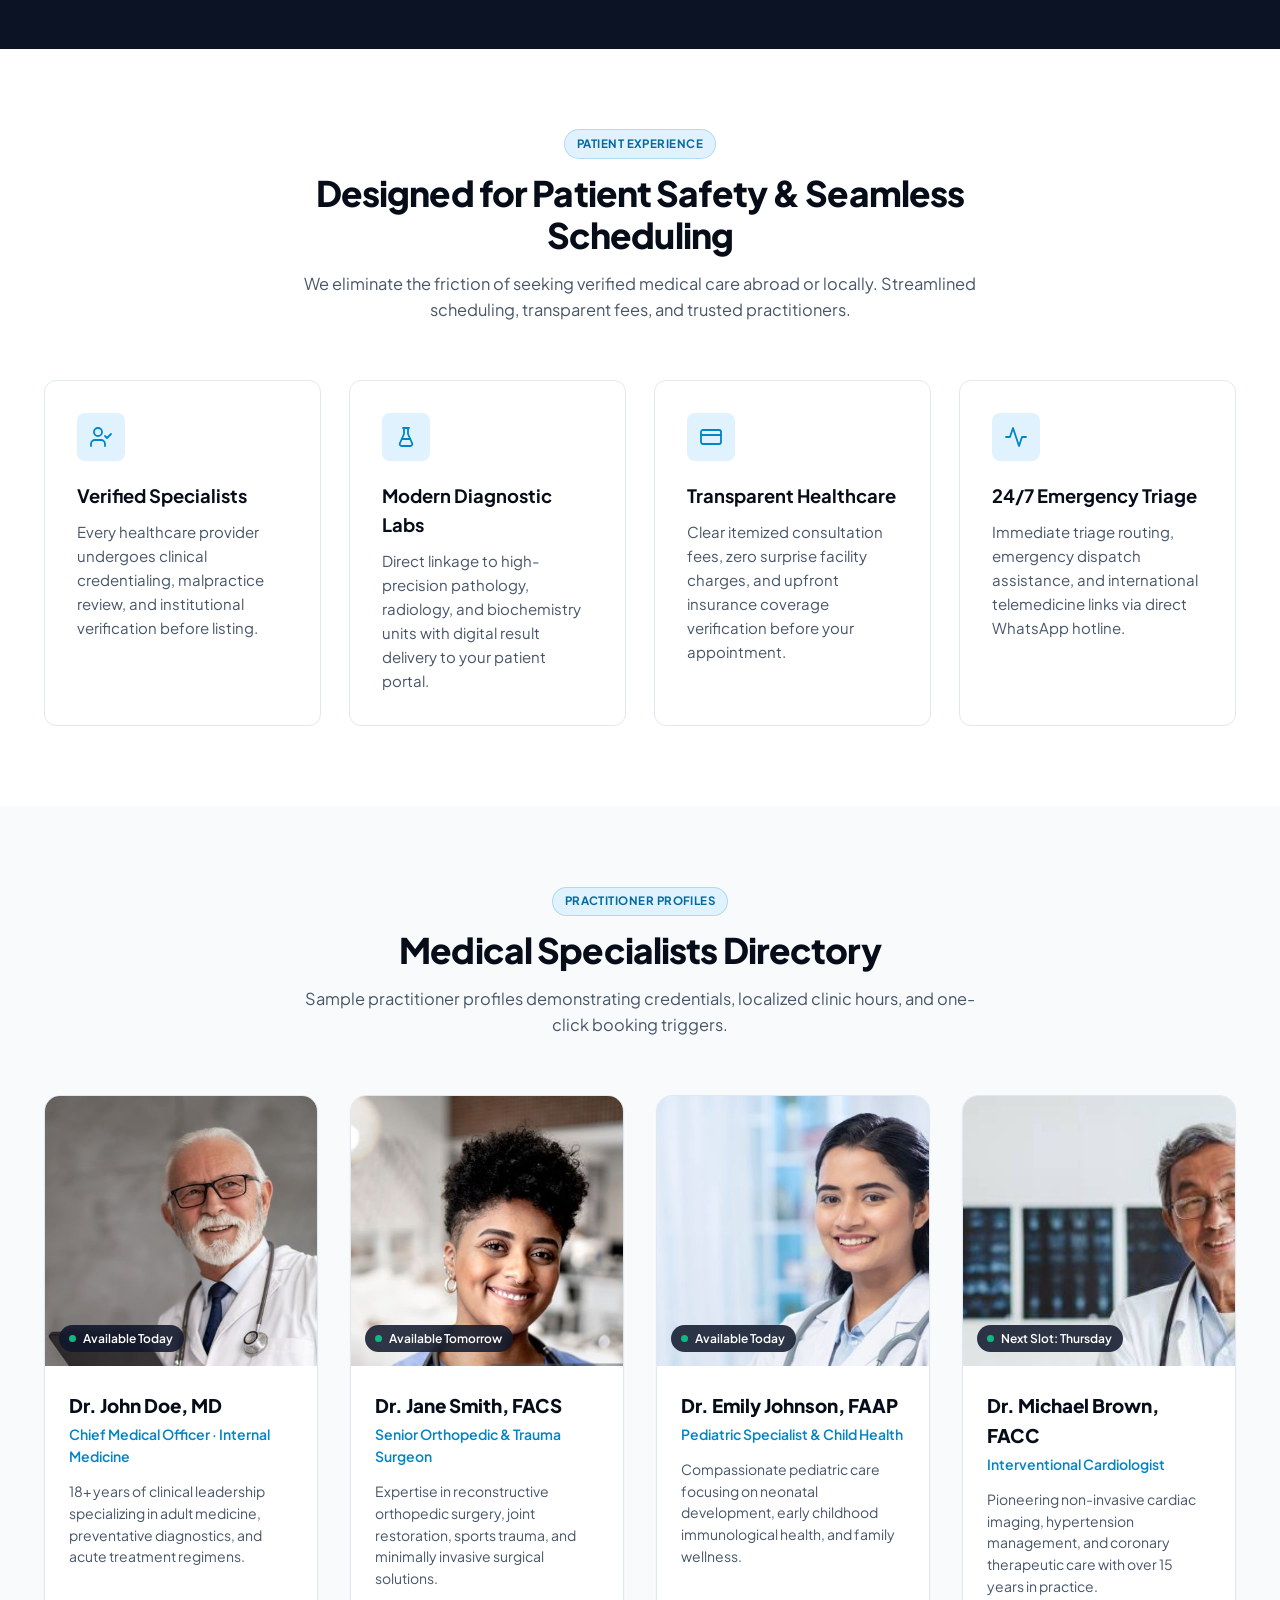
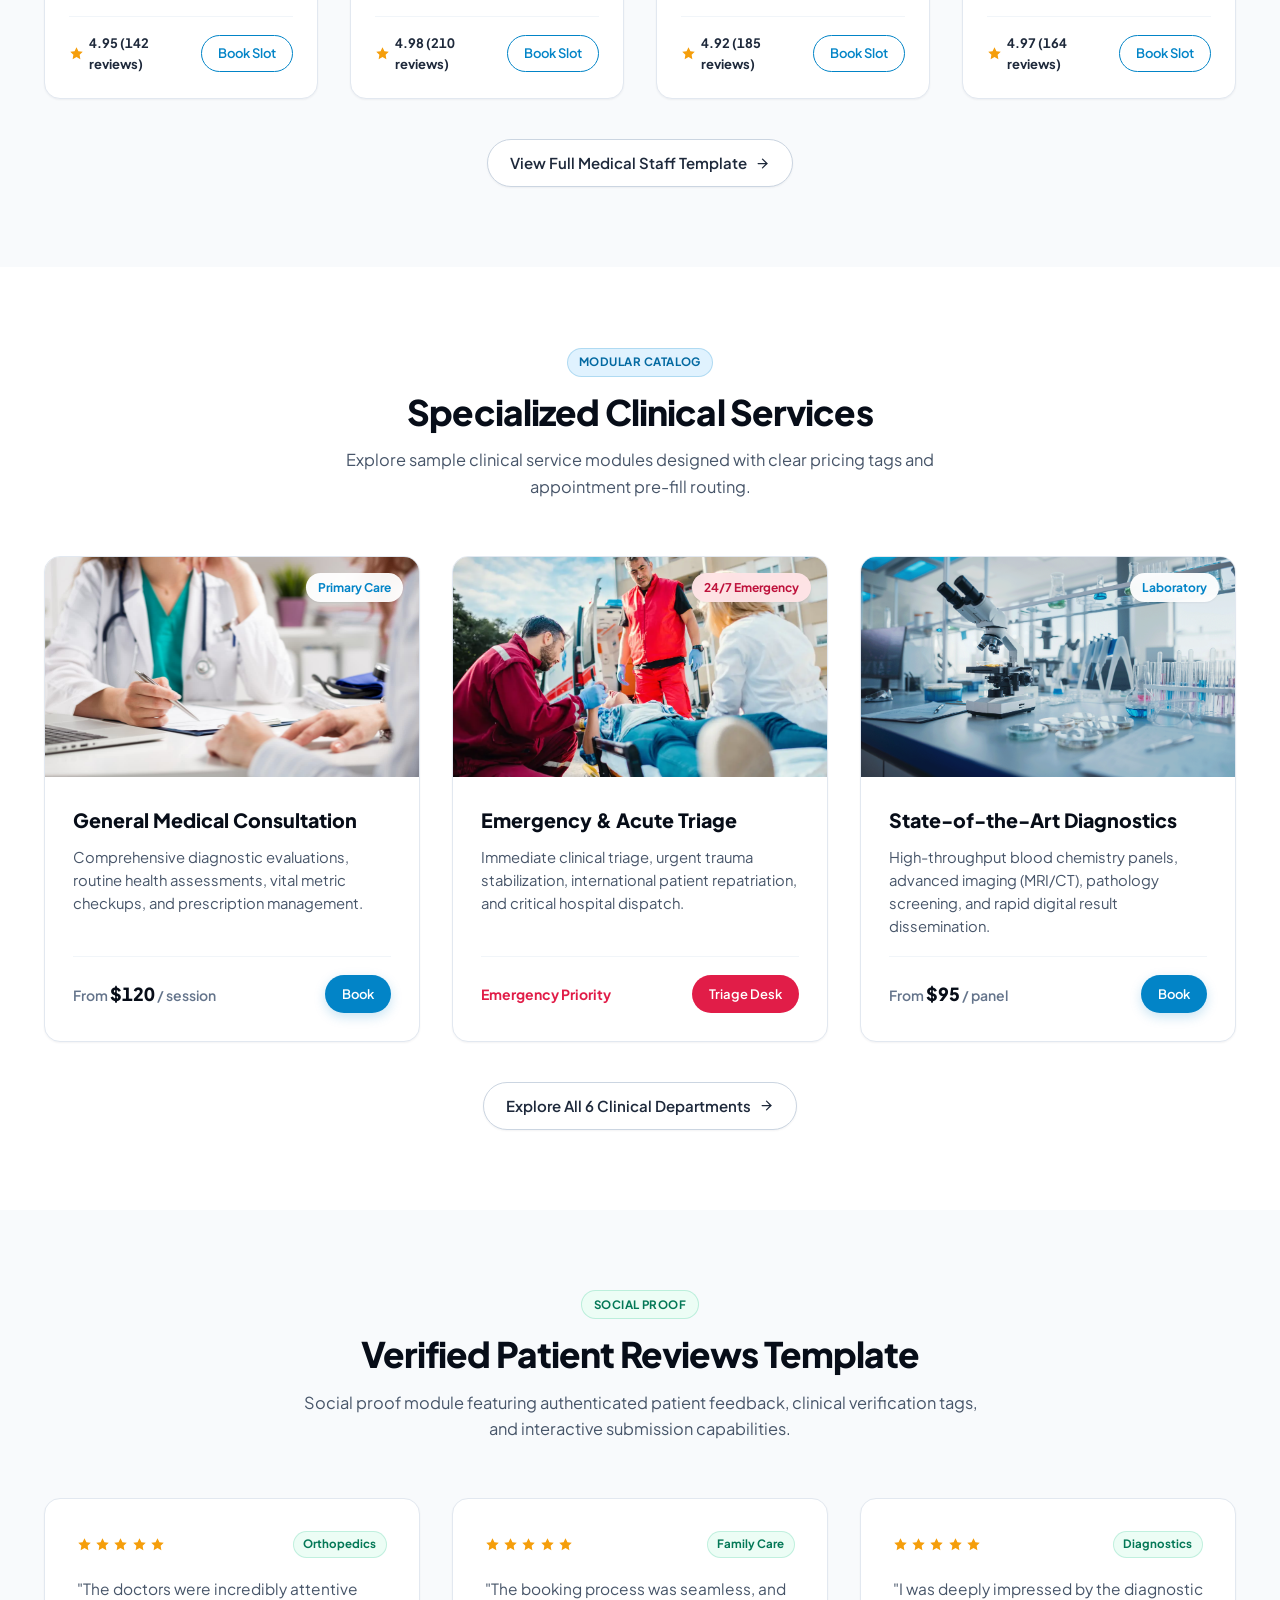
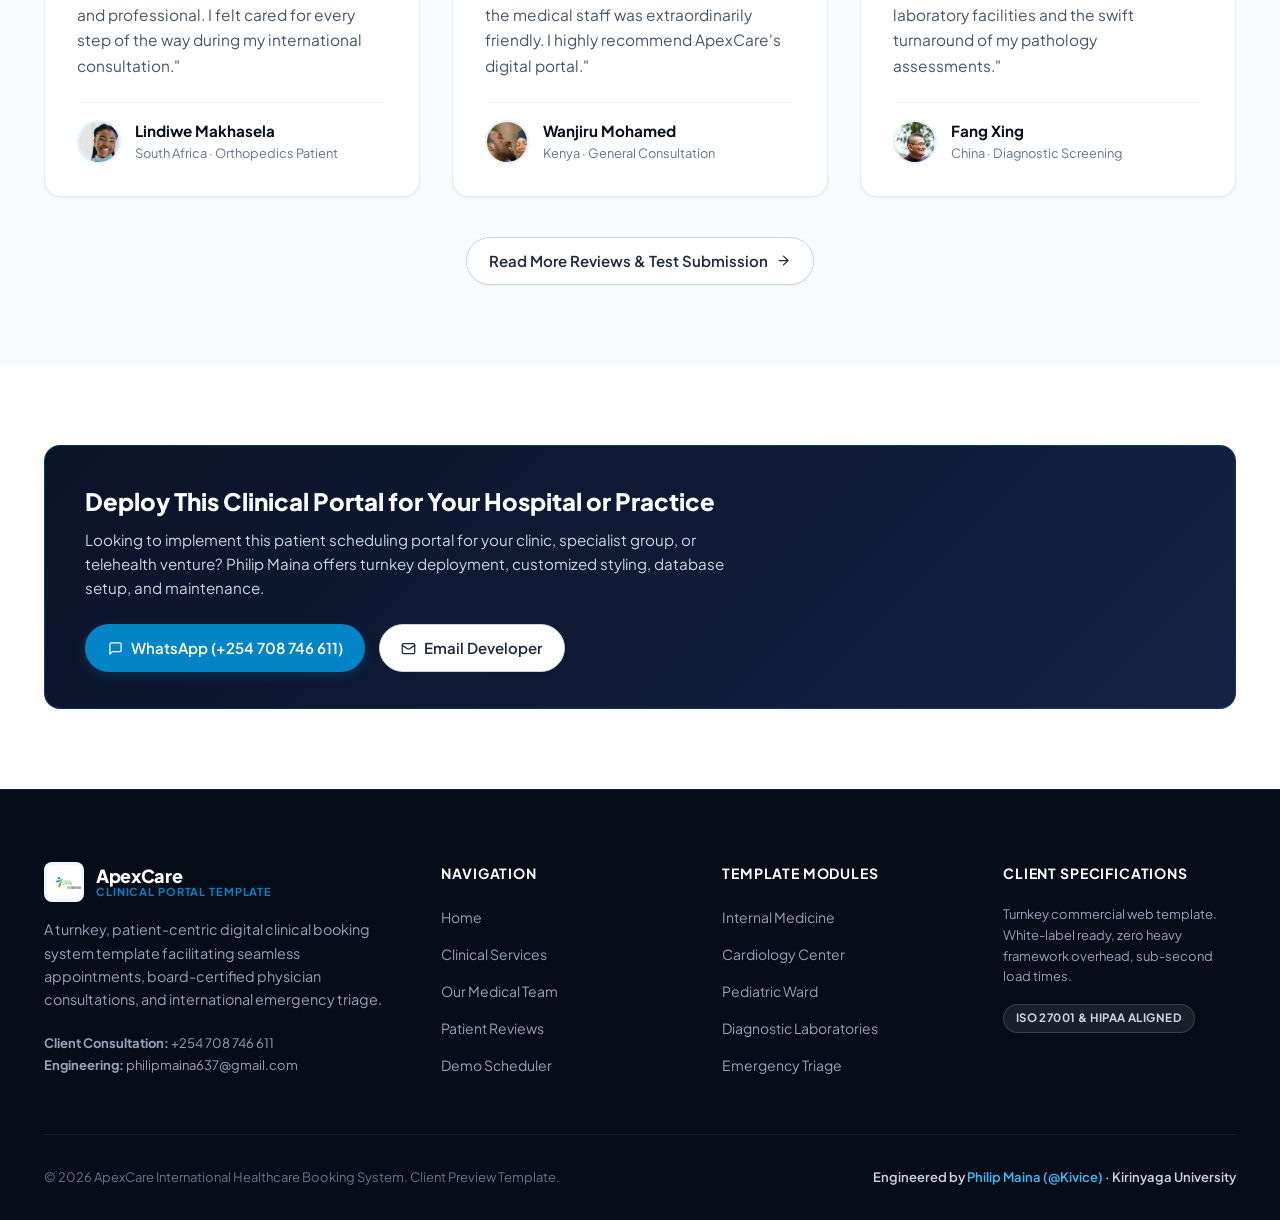
==== commit 9d6c5ad9: "refactor(ui): remove UI slop, unify clinical SVG system, responsive grids, and full multi-theme toke" ====
--- a/index.html
+++ b/index.html
@@ -3,7 +3,7 @@
 <head>
   <meta charset="UTF-8">
   <meta name="viewport" content="width=device-width, initial-scale=1.0">
-  <title>ApexCare | Modern Clinical & Healthcare Booking System Template</title>
+  <title>ApexCare | Clinical &amp; Healthcare Booking System Template</title>
   <meta name="description" content="Turnkey healthcare appointment booking and clinical triage portal template. White-label ready for hospitals, private clinics, and telehealth practices.">
   <link rel="preconnect" href="https://fonts.googleapis.com">
   <link rel="preconnect" href="https://fonts.gstatic.com" crossorigin>
@@ -13,25 +13,28 @@
 </head>
 <body>
 
-  <!-- Client Preview Template Bar -->
+  <!-- Client Preview Utility Bar -->
   <div class="client-demo-bar">
     <div class="container client-demo-content">
       <div class="client-demo-badge">
-        <span class="pulse-dot"></span>
+        <span class="pulse-dot" aria-hidden="true"></span>
         <span><strong>Client Showcase Template</strong> · White-Label Ready</span>
       </div>
 
-      <div class="client-theme-switcher">
-        <span style="font-size: 0.75rem; opacity: 0.85;">Theme Preview:</span>
-        <button class="theme-swatch active" data-theme="blue" title="Clinical Sky (Default)" style="background:#0284c7;"></button>
-        <button class="theme-swatch" data-theme="emerald" title="Medical Emerald" style="background:#059669;"></button>
-        <button class="theme-swatch" data-theme="indigo" title="Healthtech Indigo" style="background:#4f46e5;"></button>
-        <button class="theme-swatch" data-theme="rose" title="Care Crimson" style="background:#e11d48;"></button>
+      <div class="client-theme-switcher" role="group" aria-label="Theme color switcher">
+        <span class="theme-label">Theme:</span>
+        <button type="button" class="theme-swatch active" data-theme="blue" title="Clinical Sky (Default)" aria-label="Clinical Sky theme"></button>
+        <button type="button" class="theme-swatch" data-theme="emerald" title="Medical Emerald" aria-label="Medical Emerald theme"></button>
+        <button type="button" class="theme-swatch" data-theme="indigo" title="Healthtech Indigo" aria-label="Healthtech Indigo theme"></button>
+        <button type="button" class="theme-swatch" data-theme="rose" title="Care Crimson" aria-label="Care Crimson theme"></button>
       </div>
 
       <div class="client-demo-actions">
-        <a href="appointment.html" class="client-inquire-pill">⚡ Try Demo Scheduler ➔</a>
-        <a href="#client-inquiry" class="client-inquire-pill" style="color: #38bdf8;">Custom Deployment Inquiries</a>
+        <a href="appointment.html" class="client-inquire-pill">
+          <svg class="icon icon-sm" viewBox="0 0 24 24" fill="none" stroke="currentColor" stroke-width="2" stroke-linecap="round" stroke-linejoin="round" aria-hidden="true"><rect x="3" y="4" width="18" height="18" rx="2"></rect><path d="M16 2v4"></path><path d="M8 2v4"></path><path d="M3 10h18"></path></svg>
+          Scheduler Demo
+        </a>
+        <a href="#client-inquiry" class="client-inquire-pill client-inquire-pill--accent">Custom Deployment</a>
       </div>
     </div>
   </div>
@@ -47,20 +50,22 @@
         </div>
       </a>
 
-      <nav>
+      <nav aria-label="Primary navigation">
         <ul class="nav-links">
           <li><a href="index.html" class="nav-link active">Home</a></li>
           <li><a href="services.html" class="nav-link">Clinical Services</a></li>
           <li><a href="meet.html" class="nav-link">Medical Specialists</a></li>
           <li><a href="testimonials.html" class="nav-link">Patient Reviews</a></li>
-          <li><a href="contact.html" class="nav-link">Emergency & Support</a></li>
-          <li><a href="appointment.html" class="nav-link" style="color: var(--primary); font-weight: 700;">Demo Scheduler</a></li>
+          <li><a href="contact.html" class="nav-link">Emergency &amp; Support</a></li>
+          <li class="nav-mobile-cta"><a href="appointment.html" class="btn btn-primary">Book Consultation</a></li>
         </ul>
       </nav>
 
       <div class="nav-actions">
         <a href="appointment.html" class="btn btn-primary">Book Consultation</a>
-        <button class="mobile-toggle" aria-label="Toggle Menu">☰</button>
+        <button type="button" class="mobile-toggle" aria-label="Toggle navigation menu" aria-expanded="false">
+          <svg class="icon icon-md" viewBox="0 0 24 24" fill="none" stroke="currentColor" stroke-width="2" stroke-linecap="round" stroke-linejoin="round" aria-hidden="true"><path d="M4 6h16"></path><path d="M4 12h16"></path><path d="M4 18h16"></path></svg>
+        </button>
       </div>
     </div>
   </header>
@@ -71,16 +76,20 @@
       <div class="container hero-grid">
         <div class="hero-content">
           <div class="badge badge-primary hero-pill">
-            <span>✨</span> Turnkey Healthcare Web Template · White-Label Ready
+            <svg class="icon icon-sm" viewBox="0 0 24 24" fill="none" stroke="currentColor" stroke-width="2" stroke-linecap="round" stroke-linejoin="round" aria-hidden="true"><path d="M12 22s8-4 8-10V5l-8-3-8 3v7c0 6 8 10 8 10"></path><path d="m9 12 2 2 4-4"></path></svg>
+            Turnkey Healthcare Web Template · White-Label Ready
           </div>
           <h1 class="hero-title">
             Modern patient booking &amp; <span class="highlight">clinical triage portal</span>.
           </h1>
           <p class="hero-desc">
-            An engineered digital health template designed for private practices, diagnostic clinics, and hospital networks. Ready for custom branding, EMR/EHR database sync, WhatsApp triage, and commercial client deployment.
+            An engineered digital health template designed for private practices, diagnostic clinics, and hospital networks. Ready for custom branding, EMR/EHR database sync, WhatsApp triage, and commercial deployment.
           </p>
           <div class="hero-cta">
-            <a href="appointment.html" class="btn btn-primary">Launch Interactive Scheduler ➔</a>
+            <a href="appointment.html" class="btn btn-primary">
+              Launch Interactive Scheduler
+              <svg class="icon icon-sm" viewBox="0 0 24 24" fill="none" stroke="currentColor" stroke-width="2" stroke-linecap="round" stroke-linejoin="round" aria-hidden="true"><path d="M5 12h14"></path><path d="m12 5 7 7-7 7"></path></svg>
+            </a>
             <a href="#client-specs" class="btn btn-secondary">Client Customization Specs</a>
           </div>
 
@@ -104,7 +113,9 @@
           <div class="hero-card-preview">
             <img src="Healthcare%20Header_Image.webp" alt="Modern Clinical Facility" class="hero-image">
             <div class="hero-floating-card floating-1">
-              <div class="floating-icon">✓</div>
+              <div class="floating-icon">
+                <svg class="icon icon-md" viewBox="0 0 24 24" fill="none" stroke="currentColor" stroke-width="2.2" stroke-linecap="round" stroke-linejoin="round" aria-hidden="true"><path d="M20 6 9 17l-5-5"></path></svg>
+              </div>
               <div>
                 <div class="floating-title">Client-Ready Architecture</div>
                 <div class="floating-sub">Modular Doctors, Services &amp; Schedules</div>
@@ -118,19 +129,20 @@
     <!-- Quick Booking Bar -->
     <div class="container quick-booking-bar">
       <div class="quick-booking-box">
-        <div style="font-size: 0.8125rem; font-weight: 700; color: var(--primary); text-transform: uppercase; letter-spacing: 0.05em; margin-bottom: 0.85rem;">
-          ⚡ Interactive Booking Engine Preview
+        <div class="quick-booking-eyebrow">
+          <svg class="icon icon-sm" viewBox="0 0 24 24" fill="none" stroke="currentColor" stroke-width="2" stroke-linecap="round" stroke-linejoin="round" aria-hidden="true"><rect x="3" y="4" width="18" height="18" rx="2"></rect><path d="M16 2v4"></path><path d="M8 2v4"></path><path d="M3 10h18"></path></svg>
+          Interactive Booking Engine Preview
         </div>
         <form id="quickBookingForm" class="quick-booking-form">
           <div class="form-group">
             <label class="form-label" for="quickDept">Department</label>
             <select id="quickDept" class="form-select">
-              <option value="General Consultation">General Medicine</option>
-              <option value="Cardiology">Cardiology & Heart</option>
-              <option value="Pediatrics">Pediatrics & Child Health</option>
-              <option value="Surgery">Orthopedics & Surgery</option>
-              <option value="Diagnostics">Diagnostic Laboratory</option>
-              <option value="Emergency">Emergency Medical Care</option>
+              <option value="general">General Medicine</option>
+              <option value="cardiology">Cardiology &amp; Heart</option>
+              <option value="pediatrics">Pediatrics &amp; Child Health</option>
+              <option value="surgery">Orthopedics &amp; Surgery</option>
+              <option value="diagnostics">Diagnostic Laboratory</option>
+              <option value="emergency">Emergency Medical Care</option>
             </select>
           </div>
 
@@ -150,15 +162,16 @@
           </div>
 
           <div class="form-group">
-            <label class="form-label">Consultation Mode</label>
+            <label class="form-label" for="quickMode">Consultation Mode</label>
             <select class="form-select" id="quickMode">
               <option value="In-Person">In-Person Clinic Visit</option>
               <option value="Telemedicine">Virtual Video Consultation</option>
             </select>
           </div>
 
-          <button type="submit" class="btn btn-primary" style="height: 48px; border-radius: var(--radius-sm);">
-            Test Flow ➔
+          <button type="submit" class="btn btn-primary quick-submit-btn">
+            Test Flow
+            <svg class="icon icon-sm" viewBox="0 0 24 24" fill="none" stroke="currentColor" stroke-width="2" stroke-linecap="round" stroke-linejoin="round" aria-hidden="true"><path d="M5 12h14"></path><path d="m12 5 7 7-7 7"></path></svg>
           </button>
         </form>
       </div>
@@ -167,95 +180,109 @@
     <!-- Client Customization Specs Showcase -->
     <section id="client-specs" class="client-spec-section">
       <div class="container">
-        <div class="section-header" style="color: white; margin-bottom: 3.5rem;">
-          <div class="badge badge-primary" style="background: rgba(var(--primary-rgb), 0.2); color: #38bdf8; margin-bottom: 0.85rem;">
-            Turnkey Deployment Capabilities
-          </div>
-          <h2 class="section-title" style="color: white;">Engineered for Healthcare Clients</h2>
-          <p class="section-desc" style="color: var(--slate-400);">
-            This template is built with clean, zero-bloat web standards so your medical practice or healthtech startup can go live in days, not months.
+        <div class="section-header section-header--dark">
+          <div class="badge badge-accent-dark mb-sm">Turnkey Deployment Capabilities</div>
+          <h2 class="section-title">Engineered for Healthcare Clients</h2>
+          <p class="section-desc">
+            Built with clean, zero-bloat web standards so your medical practice or healthtech team can go live in days, not months.
           </p>
         </div>
 
         <div class="client-spec-grid">
-          <div class="client-spec-card">
-            <div class="client-spec-icon">🎨</div>
+          <article class="client-spec-card">
+            <div class="client-spec-icon">
+              <svg class="icon icon-lg" viewBox="0 0 24 24" fill="none" stroke="currentColor" stroke-width="1.8" stroke-linecap="round" stroke-linejoin="round" aria-hidden="true"><line x1="4" y1="21" x2="4" y2="14"></line><line x1="4" y1="10" x2="4" y2="3"></line><line x1="12" y1="21" x2="12" y2="12"></line><line x1="12" y1="8" x2="12" y2="3"></line><line x1="20" y1="21" x2="20" y2="16"></line><line x1="20" y1="12" x2="20" y2="3"></line><line x1="1" y1="14" x2="7" y2="14"></line><line x1="9" y1="8" x2="15" y2="8"></line><line x1="17" y1="16" x2="23" y2="16"></line></svg>
+            </div>
             <h3 class="client-spec-title">White-Label Branding</h3>
             <p class="client-spec-desc">
-              Custom color tokens, your medical facility's logo, typography, domain routing, and customized clinic imagery updated seamlessly in under 48 hours.
-            </p>
-          </div>
-
-          <div class="client-spec-card">
-            <div class="client-spec-icon">🔌</div>
+              Custom color tokens, your medical facility's logo, typography, domain routing, and customized clinic imagery updated cleanly in under 48 hours.
+            </p>
+          </article>
+
+          <article class="client-spec-card">
+            <div class="client-spec-icon">
+              <svg class="icon icon-lg" viewBox="0 0 24 24" fill="none" stroke="currentColor" stroke-width="1.8" stroke-linecap="round" stroke-linejoin="round" aria-hidden="true"><ellipse cx="12" cy="5" rx="9" ry="3"></ellipse><path d="M3 5v14a9 3 0 0 0 18 0V5"></path><path d="M3 12a9 3 0 0 0 18 0"></path></svg>
+            </div>
             <h3 class="client-spec-title">Database &amp; EMR Connectors</h3>
             <p class="client-spec-desc">
               Ready integration hooks for PostgreSQL, Supabase, Firebase, or existing hospital EHR endpoints (FHIR/HL7) to sync doctor availability and patient charts.
             </p>
-          </div>
-
-          <div class="client-spec-card">
-            <div class="client-spec-icon">💬</div>
+          </article>
+
+          <article class="client-spec-card">
+            <div class="client-spec-icon">
+              <svg class="icon icon-lg" viewBox="0 0 24 24" fill="none" stroke="currentColor" stroke-width="1.8" stroke-linecap="round" stroke-linejoin="round" aria-hidden="true"><path d="M21 15a2 2 0 0 1-2 2H7l-4 4V5a2 2 0 0 1 2-2h14a2 2 0 0 1 2 2z"></path></svg>
+            </div>
             <h3 class="client-spec-title">WhatsApp &amp; SMS Triage</h3>
             <p class="client-spec-desc">
               Direct connection to WhatsApp Business API and Twilio SMS gateways for automated appointment confirmations, reminders, and triage escalations.
             </p>
-          </div>
-
-          <div class="client-spec-card">
-            <div class="client-spec-icon">🛡️</div>
+          </article>
+
+          <article class="client-spec-card">
+            <div class="client-spec-icon">
+              <svg class="icon icon-lg" viewBox="0 0 24 24" fill="none" stroke="currentColor" stroke-width="1.8" stroke-linecap="round" stroke-linejoin="round" aria-hidden="true"><path d="M12 22s8-4 8-10V5l-8-3-8 3v7c0 6 8 10 8 10"></path><path d="m9 12 2 2 4-4"></path></svg>
+            </div>
             <h3 class="client-spec-title">Privacy &amp; Telehealth Ready</h3>
             <p class="client-spec-desc">
               GDPR/HIPAA-conscious data flow with zero external tracking scripts, sub-second load times, and plug-in compatibility with Daily.co or Twilio Video.
             </p>
-          </div>
+          </article>
         </div>
       </div>
     </section>
 
-    <!-- Core Pillars / Why Choose Us -->
+    <!-- Core Pillars -->
     <section class="section section-alt">
       <div class="container">
         <div class="section-header">
           <div class="badge badge-primary section-pill">Patient Experience</div>
           <h2 class="section-title">Designed for Patient Safety &amp; Seamless Scheduling</h2>
           <p class="section-desc">
-            We eliminate the friction of seeking verified medical care abroad or locally. Our streamlined system guarantees swift scheduling, transparent pricing, and trusted practitioners.
+            We eliminate the friction of seeking verified medical care abroad or locally. Streamlined scheduling, transparent fees, and trusted practitioners.
           </p>
         </div>
 
         <div class="pillars-grid">
-          <div class="pillar-card">
-            <div class="pillar-icon">👨‍⚕️</div>
+          <article class="pillar-card">
+            <div class="pillar-icon">
+              <svg class="icon icon-lg" viewBox="0 0 24 24" fill="none" stroke="currentColor" stroke-width="1.8" stroke-linecap="round" stroke-linejoin="round" aria-hidden="true"><path d="M16 21v-2a4 4 0 0 0-4-4H6a4 4 0 0 0-4 4v2"></path><circle cx="9" cy="7" r="4"></circle><polyline points="16 11 18 13 22 9"></polyline></svg>
+            </div>
             <h3 class="pillar-title">Verified Specialists</h3>
             <p class="pillar-text">
-              Every healthcare provider undergoes rigorous clinical credentialing, malpractice review, and institutional verification before listing.
-            </p>
-          </div>
-
-          <div class="pillar-card">
-            <div class="pillar-icon">🔬</div>
+              Every healthcare provider undergoes clinical credentialing, malpractice review, and institutional verification before listing.
+            </p>
+          </article>
+
+          <article class="pillar-card">
+            <div class="pillar-icon">
+              <svg class="icon icon-lg" viewBox="0 0 24 24" fill="none" stroke="currentColor" stroke-width="1.8" stroke-linecap="round" stroke-linejoin="round" aria-hidden="true"><path d="M9 3h6"></path><path d="M10 3v6l-4 9a2 2 0 0 0 1.8 3h8.4a2 2 0 0 0 1.8-3l-4-9V3"></path><path d="M8 14h8"></path></svg>
+            </div>
             <h3 class="pillar-title">Modern Diagnostic Labs</h3>
             <p class="pillar-text">
               Direct linkage to high-precision pathology, radiology, and biochemistry units with digital result delivery to your patient portal.
             </p>
-          </div>
-
-          <div class="pillar-card">
-            <div class="pillar-icon">💳</div>
+          </article>
+
+          <article class="pillar-card">
+            <div class="pillar-icon">
+              <svg class="icon icon-lg" viewBox="0 0 24 24" fill="none" stroke="currentColor" stroke-width="1.8" stroke-linecap="round" stroke-linejoin="round" aria-hidden="true"><rect x="2" y="5" width="20" height="14" rx="2"></rect><line x1="2" y1="10" x2="22" y2="10"></line></svg>
+            </div>
             <h3 class="pillar-title">Transparent Healthcare</h3>
             <p class="pillar-text">
-              Clear itemized consultation fees, no surprise facility charges, and upfront insurance coverage verification before your appointment.
-            </p>
-          </div>
-
-          <div class="pillar-card">
-            <div class="pillar-icon">⚡</div>
+              Clear itemized consultation fees, zero surprise facility charges, and upfront insurance coverage verification before your appointment.
+            </p>
+          </article>
+
+          <article class="pillar-card">
+            <div class="pillar-icon">
+              <svg class="icon icon-lg" viewBox="0 0 24 24" fill="none" stroke="currentColor" stroke-width="1.8" stroke-linecap="round" stroke-linejoin="round" aria-hidden="true"><polyline points="22 12 18 12 15 21 9 3 6 12 2 12"></polyline></svg>
+            </div>
             <h3 class="pillar-title">24/7 Emergency Triage</h3>
             <p class="pillar-text">
               Immediate triage routing, emergency dispatch assistance, and international telemedicine links via direct WhatsApp hotline.
             </p>
-          </div>
+          </article>
         </div>
       </div>
     </section>
@@ -272,11 +299,11 @@
         </div>
 
         <div class="doctors-grid">
-          <div class="doctor-card">
+          <article class="doctor-card">
             <div class="doctor-photo-wrap">
               <img src="John%20Doe.jpg" alt="Dr. John Doe" class="doctor-photo">
               <div class="doctor-status">
-                <span class="status-indicator"></span> Available Today
+                <span class="status-indicator" aria-hidden="true"></span> Available Today
               </div>
             </div>
             <div class="doctor-body">
@@ -286,17 +313,20 @@
                 18+ years of clinical leadership specializing in adult medicine, preventative diagnostics, and acute treatment regimens.
               </p>
               <div class="doctor-footer">
-                <div class="doctor-rating">★ 4.95 (142 reviews)</div>
-                <a href="appointment.html" class="btn btn-outline" style="padding: 0.4rem 0.9rem; font-size: 0.8125rem;">Book Slot</a>
-              </div>
-            </div>
-          </div>
-
-          <div class="doctor-card">
+                <div class="doctor-rating">
+                  <svg class="icon icon-sm doctor-rating-star" viewBox="0 0 24 24" fill="currentColor" aria-hidden="true"><polygon points="12 2 15.09 8.26 22 9.27 17 14.14 18.18 21.02 12 17.77 5.82 21.02 7 14.14 2 9.27 8.91 8.26 12 2"></polygon></svg>
+                  4.95 (142 reviews)
+                </div>
+                <a href="appointment.html" onclick="sessionStorage.setItem('apex_prefill_doctor', 'Dr. John Doe'); sessionStorage.setItem('apex_prefill_dept', 'general');" class="btn btn-outline btn-sm">Book Slot</a>
+              </div>
+            </div>
+          </article>
+
+          <article class="doctor-card">
             <div class="doctor-photo-wrap">
               <img src="Jane%20Smith.jpg" alt="Dr. Jane Smith" class="doctor-photo">
               <div class="doctor-status">
-                <span class="status-indicator"></span> Available Tomorrow
+                <span class="status-indicator" aria-hidden="true"></span> Available Tomorrow
               </div>
             </div>
             <div class="doctor-body">
@@ -306,17 +336,20 @@
                 Expertise in reconstructive orthopedic surgery, joint restoration, sports trauma, and minimally invasive surgical solutions.
               </p>
               <div class="doctor-footer">
-                <div class="doctor-rating">★ 4.98 (210 reviews)</div>
-                <a href="appointment.html" class="btn btn-outline" style="padding: 0.4rem 0.9rem; font-size: 0.8125rem;">Book Slot</a>
-              </div>
-            </div>
-          </div>
-
-          <div class="doctor-card">
+                <div class="doctor-rating">
+                  <svg class="icon icon-sm doctor-rating-star" viewBox="0 0 24 24" fill="currentColor" aria-hidden="true"><polygon points="12 2 15.09 8.26 22 9.27 17 14.14 18.18 21.02 12 17.77 5.82 21.02 7 14.14 2 9.27 8.91 8.26 12 2"></polygon></svg>
+                  4.98 (210 reviews)
+                </div>
+                <a href="appointment.html" onclick="sessionStorage.setItem('apex_prefill_doctor', 'Dr. Jane Smith'); sessionStorage.setItem('apex_prefill_dept', 'surgery');" class="btn btn-outline btn-sm">Book Slot</a>
+              </div>
+            </div>
+          </article>
+
+          <article class="doctor-card">
             <div class="doctor-photo-wrap">
               <img src="Emily%20Johnson.jpg" alt="Dr. Emily Johnson" class="doctor-photo">
               <div class="doctor-status">
-                <span class="status-indicator"></span> Available Today
+                <span class="status-indicator" aria-hidden="true"></span> Available Today
               </div>
             </div>
             <div class="doctor-body">
@@ -326,17 +359,20 @@
                 Compassionate pediatric care focusing on neonatal development, early childhood immunological health, and family wellness.
               </p>
               <div class="doctor-footer">
-                <div class="doctor-rating">★ 4.92 (185 reviews)</div>
-                <a href="appointment.html" class="btn btn-outline" style="padding: 0.4rem 0.9rem; font-size: 0.8125rem;">Book Slot</a>
-              </div>
-            </div>
-          </div>
-
-          <div class="doctor-card">
+                <div class="doctor-rating">
+                  <svg class="icon icon-sm doctor-rating-star" viewBox="0 0 24 24" fill="currentColor" aria-hidden="true"><polygon points="12 2 15.09 8.26 22 9.27 17 14.14 18.18 21.02 12 17.77 5.82 21.02 7 14.14 2 9.27 8.91 8.26 12 2"></polygon></svg>
+                  4.92 (185 reviews)
+                </div>
+                <a href="appointment.html" onclick="sessionStorage.setItem('apex_prefill_doctor', 'Dr. Emily Johnson'); sessionStorage.setItem('apex_prefill_dept', 'pediatrics');" class="btn btn-outline btn-sm">Book Slot</a>
+              </div>
+            </div>
+          </article>
+
+          <article class="doctor-card">
             <div class="doctor-photo-wrap">
               <img src="Michael%20Brown.jpg" alt="Dr. Michael Brown" class="doctor-photo">
               <div class="doctor-status">
-                <span class="status-indicator"></span> Next Slot: Thursday
+                <span class="status-indicator" aria-hidden="true"></span> Next Slot: Thursday
               </div>
             </div>
             <div class="doctor-body">
@@ -346,15 +382,21 @@
                 Pioneering non-invasive cardiac imaging, hypertension management, and coronary therapeutic care with over 15 years in practice.
               </p>
               <div class="doctor-footer">
-                <div class="doctor-rating">★ 4.97 (164 reviews)</div>
-                <a href="appointment.html" class="btn btn-outline" style="padding: 0.4rem 0.9rem; font-size: 0.8125rem;">Book Slot</a>
-              </div>
-            </div>
-          </div>
-        </div>
-
-        <div style="text-align: center; margin-top: 2.5rem;">
-          <a href="meet.html" class="btn btn-secondary">View Full Medical Staff Template ➔</a>
+                <div class="doctor-rating">
+                  <svg class="icon icon-sm doctor-rating-star" viewBox="0 0 24 24" fill="currentColor" aria-hidden="true"><polygon points="12 2 15.09 8.26 22 9.27 17 14.14 18.18 21.02 12 17.77 5.82 21.02 7 14.14 2 9.27 8.91 8.26 12 2"></polygon></svg>
+                  4.97 (164 reviews)
+                </div>
+                <a href="appointment.html" onclick="sessionStorage.setItem('apex_prefill_doctor', 'Dr. Michael Brown'); sessionStorage.setItem('apex_prefill_dept', 'cardiology');" class="btn btn-outline btn-sm">Book Slot</a>
+              </div>
+            </div>
+          </article>
+        </div>
+
+        <div class="section-cta-center">
+          <a href="meet.html" class="btn btn-secondary">
+            View Full Medical Staff Template
+            <svg class="icon icon-sm" viewBox="0 0 24 24" fill="none" stroke="currentColor" stroke-width="2" stroke-linecap="round" stroke-linejoin="round" aria-hidden="true"><path d="M5 12h14"></path><path d="m12 5 7 7-7 7"></path></svg>
+          </a>
         </div>
       </div>
     </section>
@@ -371,7 +413,7 @@
         </div>
 
         <div class="services-grid">
-          <div class="service-card">
+          <article class="service-card">
             <div class="service-image-wrap">
               <img src="General-Consultation.jpg" alt="General Medical Consultation" class="service-image">
               <span class="service-tag">Primary Care</span>
@@ -383,15 +425,15 @@
               </p>
               <div class="service-meta">
                 <div class="service-price">From <strong>$120</strong> / session</div>
-                <a href="appointment.html" class="btn btn-primary" style="padding: 0.45rem 1rem; font-size: 0.8125rem;">Book</a>
-              </div>
-            </div>
-          </div>
-
-          <div class="service-card">
+                <a href="appointment.html" onclick="sessionStorage.setItem('apex_prefill_dept', 'general');" class="btn btn-primary btn-sm">Book</a>
+              </div>
+            </div>
+          </article>
+
+          <article class="service-card">
             <div class="service-image-wrap">
               <img src="Emergency-Medical-Care.webp" alt="Emergency Medical Care" class="service-image">
-              <span class="service-tag" style="color: var(--rose-500);">24/7 Emergency</span>
+              <span class="service-tag service-tag--urgent">24/7 Emergency</span>
             </div>
             <div class="service-body">
               <h3 class="service-title">Emergency &amp; Acute Triage</h3>
@@ -399,13 +441,13 @@
                 Immediate clinical triage, urgent trauma stabilization, international patient repatriation, and critical hospital dispatch.
               </p>
               <div class="service-meta">
-                <div class="service-price">Emergency Priority</div>
-                <a href="contact.html" class="btn btn-emergency" style="padding: 0.45rem 1rem; font-size: 0.8125rem;">Triage Desk</a>
-              </div>
-            </div>
-          </div>
-
-          <div class="service-card">
+                <div class="service-price service-price--urgent">Emergency Priority</div>
+                <a href="contact.html" class="btn btn-emergency btn-sm">Triage Desk</a>
+              </div>
+            </div>
+          </article>
+
+          <article class="service-card">
             <div class="service-image-wrap">
               <img src="diagnostic_lab.png" alt="Diagnostic Laboratories" class="service-image">
               <span class="service-tag">Laboratory</span>
@@ -417,14 +459,17 @@
               </p>
               <div class="service-meta">
                 <div class="service-price">From <strong>$95</strong> / panel</div>
-                <a href="appointment.html" class="btn btn-primary" style="padding: 0.45rem 1rem; font-size: 0.8125rem;">Book</a>
-              </div>
-            </div>
-          </div>
-        </div>
-
-        <div style="text-align: center; margin-top: 2.5rem;">
-          <a href="services.html" class="btn btn-secondary">Explore All 6 Clinical Departments ➔</a>
+                <a href="appointment.html" onclick="sessionStorage.setItem('apex_prefill_dept', 'diagnostics');" class="btn btn-primary btn-sm">Book</a>
+              </div>
+            </div>
+          </article>
+        </div>
+
+        <div class="section-cta-center">
+          <a href="services.html" class="btn btn-secondary">
+            Explore All 6 Clinical Departments
+            <svg class="icon icon-sm" viewBox="0 0 24 24" fill="none" stroke="currentColor" stroke-width="2" stroke-linecap="round" stroke-linejoin="round" aria-hidden="true"><path d="M5 12h14"></path><path d="m12 5 7 7-7 7"></path></svg>
+          </a>
         </div>
       </div>
     </section>
@@ -436,13 +481,22 @@
           <div class="badge badge-success section-pill">Social Proof</div>
           <h2 class="section-title">Verified Patient Reviews Template</h2>
           <p class="section-desc">
-            Social proof module featuring authenticated client reviews, star ratings, and interactive submission capabilities.
+            Social proof module featuring authenticated patient feedback, clinical verification tags, and interactive submission capabilities.
           </p>
         </div>
 
         <div class="testimonials-grid">
-          <div class="testimonial-card">
-            <div class="testimonial-stars">★★★★★</div>
+          <article class="testimonial-card">
+            <div class="testimonial-top-row">
+              <div class="testimonial-stars" aria-label="5 out of 5 stars">
+                <svg class="icon star-icon" viewBox="0 0 24 24"><polygon points="12 2 15.09 8.26 22 9.27 17 14.14 18.18 21.02 12 17.77 5.82 21.02 7 14.14 2 9.27 8.91 8.26 12 2"></polygon></svg>
+                <svg class="icon star-icon" viewBox="0 0 24 24"><polygon points="12 2 15.09 8.26 22 9.27 17 14.14 18.18 21.02 12 17.77 5.82 21.02 7 14.14 2 9.27 8.91 8.26 12 2"></polygon></svg>
+                <svg class="icon star-icon" viewBox="0 0 24 24"><polygon points="12 2 15.09 8.26 22 9.27 17 14.14 18.18 21.02 12 17.77 5.82 21.02 7 14.14 2 9.27 8.91 8.26 12 2"></polygon></svg>
+                <svg class="icon star-icon" viewBox="0 0 24 24"><polygon points="12 2 15.09 8.26 22 9.27 17 14.14 18.18 21.02 12 17.77 5.82 21.02 7 14.14 2 9.27 8.91 8.26 12 2"></polygon></svg>
+                <svg class="icon star-icon" viewBox="0 0 24 24"><polygon points="12 2 15.09 8.26 22 9.27 17 14.14 18.18 21.02 12 17.77 5.82 21.02 7 14.14 2 9.27 8.91 8.26 12 2"></polygon></svg>
+              </div>
+              <span class="testimonial-dept-tag">Orthopedics</span>
+            </div>
             <p class="testimonial-quote">
               "The doctors were incredibly attentive and professional. I felt cared for every step of the way during my international consultation."
             </p>
@@ -453,12 +507,21 @@
                 <div class="author-location">South Africa · Orthopedics Patient</div>
               </div>
             </div>
-          </div>
-
-          <div class="testimonial-card">
-            <div class="testimonial-stars">★★★★★</div>
+          </article>
+
+          <article class="testimonial-card">
+            <div class="testimonial-top-row">
+              <div class="testimonial-stars" aria-label="5 out of 5 stars">
+                <svg class="icon star-icon" viewBox="0 0 24 24"><polygon points="12 2 15.09 8.26 22 9.27 17 14.14 18.18 21.02 12 17.77 5.82 21.02 7 14.14 2 9.27 8.91 8.26 12 2"></polygon></svg>
+                <svg class="icon star-icon" viewBox="0 0 24 24"><polygon points="12 2 15.09 8.26 22 9.27 17 14.14 18.18 21.02 12 17.77 5.82 21.02 7 14.14 2 9.27 8.91 8.26 12 2"></polygon></svg>
+                <svg class="icon star-icon" viewBox="0 0 24 24"><polygon points="12 2 15.09 8.26 22 9.27 17 14.14 18.18 21.02 12 17.77 5.82 21.02 7 14.14 2 9.27 8.91 8.26 12 2"></polygon></svg>
+                <svg class="icon star-icon" viewBox="0 0 24 24"><polygon points="12 2 15.09 8.26 22 9.27 17 14.14 18.18 21.02 12 17.77 5.82 21.02 7 14.14 2 9.27 8.91 8.26 12 2"></polygon></svg>
+                <svg class="icon star-icon" viewBox="0 0 24 24"><polygon points="12 2 15.09 8.26 22 9.27 17 14.14 18.18 21.02 12 17.77 5.82 21.02 7 14.14 2 9.27 8.91 8.26 12 2"></polygon></svg>
+              </div>
+              <span class="testimonial-dept-tag">Family Care</span>
+            </div>
             <p class="testimonial-quote">
-              "The booking process was seamless, and the medical staff was extraordinarily friendly. I highly recommend ApexCare's digital portal!"
+              "The booking process was seamless, and the medical staff was extraordinarily friendly. I highly recommend ApexCare's digital portal."
             </p>
             <div class="testimonial-author">
               <img src="Wanjiru.jpg" alt="Wanjiru Mohamed" class="author-avatar">
@@ -467,10 +530,19 @@
                 <div class="author-location">Kenya · General Consultation</div>
               </div>
             </div>
-          </div>
-
-          <div class="testimonial-card">
-            <div class="testimonial-stars">★★★★★</div>
+          </article>
+
+          <article class="testimonial-card">
+            <div class="testimonial-top-row">
+              <div class="testimonial-stars" aria-label="5 out of 5 stars">
+                <svg class="icon star-icon" viewBox="0 0 24 24"><polygon points="12 2 15.09 8.26 22 9.27 17 14.14 18.18 21.02 12 17.77 5.82 21.02 7 14.14 2 9.27 8.91 8.26 12 2"></polygon></svg>
+                <svg class="icon star-icon" viewBox="0 0 24 24"><polygon points="12 2 15.09 8.26 22 9.27 17 14.14 18.18 21.02 12 17.77 5.82 21.02 7 14.14 2 9.27 8.91 8.26 12 2"></polygon></svg>
+                <svg class="icon star-icon" viewBox="0 0 24 24"><polygon points="12 2 15.09 8.26 22 9.27 17 14.14 18.18 21.02 12 17.77 5.82 21.02 7 14.14 2 9.27 8.91 8.26 12 2"></polygon></svg>
+                <svg class="icon star-icon" viewBox="0 0 24 24"><polygon points="12 2 15.09 8.26 22 9.27 17 14.14 18.18 21.02 12 17.77 5.82 21.02 7 14.14 2 9.27 8.91 8.26 12 2"></polygon></svg>
+                <svg class="icon star-icon" viewBox="0 0 24 24"><polygon points="12 2 15.09 8.26 22 9.27 17 14.14 18.18 21.02 12 17.77 5.82 21.02 7 14.14 2 9.27 8.91 8.26 12 2"></polygon></svg>
+              </div>
+              <span class="testimonial-dept-tag">Diagnostics</span>
+            </div>
             <p class="testimonial-quote">
               "I was deeply impressed by the diagnostic laboratory facilities and the swift turnaround of my pathology assessments."
             </p>
@@ -481,31 +553,36 @@
                 <div class="author-location">China · Diagnostic Screening</div>
               </div>
             </div>
-          </div>
-        </div>
-
-        <div style="text-align: center; margin-top: 2.5rem;">
-          <a href="testimonials.html" class="btn btn-secondary">Read More Reviews &amp; Test Submission ➔</a>
+          </article>
+        </div>
+
+        <div class="section-cta-center">
+          <a href="testimonials.html" class="btn btn-secondary">
+            Read More Reviews &amp; Test Submission
+            <svg class="icon icon-sm" viewBox="0 0 24 24" fill="none" stroke="currentColor" stroke-width="2" stroke-linecap="round" stroke-linejoin="round" aria-hidden="true"><path d="M5 12h14"></path><path d="m12 5 7 7-7 7"></path></svg>
+          </a>
         </div>
       </div>
     </section>
 
-    <!-- Deploy for Your Practice / Client Inquiries Section -->
+    <!-- Client Inquiries Section -->
     <section id="client-inquiry" class="section section-alt">
       <div class="container">
-        <div class="emergency-banner" style="background: linear-gradient(135deg, #0b1329 0%, #172554 100%); border-color: rgba(56, 189, 248, 0.3); color: white;">
-          <div class="emergency-info">
-            <h3 style="color: white; font-size: 1.6rem;">Deploy This Clinical Portal for Your Hospital or Practice</h3>
-            <p style="color: #93c5fd; max-width: 650px;">
-              Looking to implement this patient scheduling portal for your medical clinic, specialist group, or telehealth venture? Philip Maina offers turnkey deployment, customized styling, database setup, and maintenance.
-            </p>
-          </div>
-          <div style="display: flex; gap: 1rem; flex-wrap: wrap;">
-            <a href="https://wa.me/254708746611?text=Hi%20Philip,%20I%20saw%20your%20ApexCare%20Healthcare%20Portal%20template%20and%20would%20like%20to%20discuss%20deploying%20it%20for%20my%20practice." target="_blank" rel="noopener noreferrer" class="btn btn-primary" style="background: #0284c7;">
-              💬 Inquire via WhatsApp (+254 708 746 611)
+        <div class="cta-dark-banner">
+          <div>
+            <h3 class="cta-dark-banner__title">Deploy This Clinical Portal for Your Hospital or Practice</h3>
+            <p class="cta-dark-banner__desc">
+              Looking to implement this patient scheduling portal for your clinic, specialist group, or telehealth venture? Philip Maina offers turnkey deployment, customized styling, database setup, and maintenance.
+            </p>
+          </div>
+          <div class="cta-dark-banner__actions">
+            <a href="https://wa.me/254708746611?text=Hi%20Philip,%20I%20saw%20your%20ApexCare%20Healthcare%20Portal%20template%20and%20would%20like%20to%20discuss%20deploying%20it%20for%20my%20practice." target="_blank" rel="noopener noreferrer" class="btn btn-primary">
+              <svg class="icon icon-sm" viewBox="0 0 24 24" fill="none" stroke="currentColor" stroke-width="2" stroke-linecap="round" stroke-linejoin="round" aria-hidden="true"><path d="M21 15a2 2 0 0 1-2 2H7l-4 4V5a2 2 0 0 1 2-2h14a2 2 0 0 1 2 2z"></path></svg>
+              WhatsApp (+254 708 746 611)
             </a>
             <a href="mailto:philipmaina637@gmail.com?subject=Healthcare%20Portal%20Deployment%20Inquiry" class="btn btn-secondary">
-              ✉️ Email Developer
+              <svg class="icon icon-sm" viewBox="0 0 24 24" fill="none" stroke="currentColor" stroke-width="2" stroke-linecap="round" stroke-linejoin="round" aria-hidden="true"><rect x="2" y="4" width="20" height="16" rx="2"></rect><path d="m22 7-8.97 5.7a1.94 1.94 0 0 1-2.06 0L2 7"></path></svg>
+              Email Developer
             </a>
           </div>
         </div>
@@ -513,7 +590,7 @@
     </section>
   </main>
 
-  <!-- Modern Clinical Footer -->
+  <!-- Clinical Footer -->
   <footer class="site-footer">
     <div class="container">
       <div class="footer-grid">
@@ -528,7 +605,7 @@
           <p class="footer-desc">
             A turnkey, patient-centric digital clinical booking system template facilitating seamless appointments, board-certified physician consultations, and international emergency triage.
           </p>
-          <div style="font-size: 0.8125rem; color: var(--slate-400);">
+          <div class="footer-contact">
             <strong>Client Consultation:</strong> +254 708 746 611<br>
             <strong>Engineering:</strong> philipmaina637@gmail.com
           </div>
@@ -558,10 +635,10 @@
 
         <div>
           <div class="footer-col-title">Client Specifications</div>
-          <p style="font-size: 0.8125rem; line-height: 1.6; color: var(--slate-400); margin-bottom: 1rem;">
+          <p class="footer-spec-text">
             Turnkey commercial web template. White-label ready, zero heavy framework overhead, sub-second load times.
           </p>
-          <div class="badge badge-neutral" style="background: rgba(255, 255, 255, 0.08); color: #94a3b8;">
+          <div class="badge badge-neutral badge-compliance">
             ISO 27001 &amp; HIPAA Aligned
           </div>
         </div>
@@ -570,7 +647,7 @@
       <div class="footer-bottom">
         <div>&copy; 2026 ApexCare International Healthcare Booking System. Client Preview Template.</div>
         <div class="footer-author">
-          Engineered by <a href="https://kivice.github.io/" target="_blank">Philip Maina (@Kivice)</a> · Kirinyaga University
+          Engineered by <a href="https://kivice.github.io/" target="_blank" rel="noopener noreferrer">Philip Maina (@Kivice)</a> · Kirinyaga University
         </div>
       </div>
     </div>
--- a/styles.css
+++ b/styles.css
@@ -1,24 +1,28 @@
 /* ==========================================================================
    APEXCARE INTERNATIONAL HEALTHCARE BOOKING SYSTEM
-   Modern Clinical Design System & Client Showcase Template
+   Clinical Design System & Client Showcase Template
    Engineered by Philip Maina (@Kivice)
    ========================================================================== */
 
 :root {
-  /* Default Color Palette: Clinical Sky */
+  /* Default Theme Palette: Clinical Sky */
   --primary: #0284c7;
   --primary-hover: #0369a1;
   --primary-light: #e0f2fe;
   --primary-glow: rgba(2, 132, 199, 0.22);
   --primary-rgb: 2, 132, 199;
-  
+  --accent-bright: #38bdf8;
+  --surface-tint-start: #f0f9ff;
+  --surface-tint-end: #e0f2fe;
+
   --teal: #0d9488;
   --teal-light: #ccfbf1;
-  
+
   --navy-950: #070d18;
   --navy-900: #0f172a;
   --navy-800: #1e293b;
   --navy-700: #334155;
+  --slate-700: #334155;
   --slate-600: #475569;
   --slate-500: #64748b;
   --slate-400: #94a3b8;
@@ -27,42 +31,48 @@
   --slate-100: #f1f5f9;
   --slate-50: #f8fafc;
   --white: #ffffff;
-  
+
   --emerald-600: #059669;
   --emerald-500: #10b981;
   --emerald-50: #ecfdf5;
+  --rose-700: #be123c;
+  --rose-600: #e11d48;
   --rose-500: #f43f5e;
+  --rose-100: #ffe4e6;
   --rose-50: #fff1f2;
   --amber-500: #f59e0b;
-  
+
   /* Typography */
   --font-sans: 'Plus Jakarta Sans', system-ui, -apple-system, BlinkMacSystemFont, 'Segoe UI', Roboto, sans-serif;
   --font-mono: 'JetBrains Mono', ui-monospace, monospace;
-  
-  /* Geometry & Shadows */
+
+  /* Geometry & Elevation */
   --radius-xs: 6px;
   --radius-sm: 8px;
-  --radius-md: 14px;
-  --radius-lg: 20px;
+  --radius-md: 12px;
+  --radius-lg: 16px;
   --radius-full: 9999px;
-  
-  --shadow-sm: 0 1px 3px rgba(15, 23, 42, 0.05);
-  --shadow-md: 0 4px 12px -2px rgba(15, 23, 42, 0.08), 0 2px 6px -2px rgba(15, 23, 42, 0.05);
-  --shadow-lg: 0 12px 24px -4px rgba(15, 23, 42, 0.1), 0 4px 8px -2px rgba(15, 23, 42, 0.04);
-  --shadow-xl: 0 20px 35px -5px rgba(15, 23, 42, 0.12), 0 10px 15px -5px rgba(15, 23, 42, 0.04);
-  
+
+  --shadow-sm: 0 1px 2px rgba(15, 23, 42, 0.05);
+  --shadow-md: 0 4px 12px -2px rgba(15, 23, 42, 0.07), 0 2px 4px -2px rgba(15, 23, 42, 0.04);
+  --shadow-lg: 0 12px 24px -4px rgba(15, 23, 42, 0.09), 0 4px 8px -2px rgba(15, 23, 42, 0.04);
+  --shadow-xl: 0 20px 32px -6px rgba(15, 23, 42, 0.12), 0 8px 14px -4px rgba(15, 23, 42, 0.04);
+
   --transition-fast: 0.15s ease;
   --transition-normal: 0.25s cubic-bezier(0.16, 1, 0.3, 1);
   --max-width: 1240px;
 }
 
-/* Dynamic Multi-Theme Presets for Client Previews */
+/* Multi-Theme Presets for White-Label Client Previews */
 [data-client-theme="emerald"] {
   --primary: #059669;
   --primary-hover: #047857;
   --primary-light: #d1fae5;
   --primary-glow: rgba(5, 150, 105, 0.22);
   --primary-rgb: 5, 150, 105;
+  --accent-bright: #34d399;
+  --surface-tint-start: #ecfdf5;
+  --surface-tint-end: #d1fae5;
 }
 
 [data-client-theme="indigo"] {
@@ -71,6 +81,9 @@
   --primary-light: #e0e7ff;
   --primary-glow: rgba(79, 70, 229, 0.22);
   --primary-rgb: 79, 70, 229;
+  --accent-bright: #818cf8;
+  --surface-tint-start: #eef2ff;
+  --surface-tint-end: #e0e7ff;
 }
 
 [data-client-theme="rose"] {
@@ -79,6 +92,9 @@
   --primary-light: #ffe4e6;
   --primary-glow: rgba(225, 29, 72, 0.22);
   --primary-rgb: 225, 29, 72;
+  --accent-bright: #fb7185;
+  --surface-tint-start: #fff1f2;
+  --surface-tint-end: #ffe4e6;
 }
 
 /* Base Reset */
@@ -121,6 +137,11 @@
   font: inherit;
 }
 
+:focus-visible {
+  outline: 2px solid var(--primary);
+  outline-offset: 2px;
+}
+
 .container {
   width: 100%;
   max-width: var(--max-width);
@@ -130,15 +151,63 @@
   padding-right: 1.5rem;
 }
 
+/* Vector Icon Helpers */
+.icon {
+  width: 1em;
+  height: 1em;
+  display: inline-block;
+  vertical-align: middle;
+  flex-shrink: 0;
+}
+
+.icon-sm {
+  width: 15px;
+  height: 15px;
+}
+
+.icon-md {
+  width: 20px;
+  height: 20px;
+}
+
+.icon-lg {
+  width: 24px;
+  height: 24px;
+}
+
+/* Spacing & Layout Helpers */
+.section-cta-center {
+  text-align: center;
+  margin-top: 2.5rem;
+}
+
+.section-compact-top {
+  padding-top: 3.5rem;
+}
+
+.form-grid-2 {
+  display: grid;
+  grid-template-columns: 1fr 1fr;
+  gap: 1.25rem;
+}
+
+.form-span-full {
+  grid-column: 1 / -1;
+}
+
+.mb-sm { margin-bottom: 0.75rem; }
+.mb-md { margin-bottom: 1.25rem; }
+.mb-lg { margin-bottom: 1.75rem; }
+
 /* ==========================================================================
-   Client Preview Banner (Top Demo Bar)
+   Client Preview Utility Bar
    ========================================================================== */
 .client-demo-bar {
-  background: #090f1e;
+  background: var(--navy-950);
   color: var(--slate-300);
   font-size: 0.8125rem;
-  padding: 0.6rem 0;
-  border-bottom: 1px solid rgba(255, 255, 255, 0.1);
+  padding: 0.55rem 0;
+  border-bottom: 1px solid rgba(255, 255, 255, 0.08);
   position: relative;
   z-index: 102;
 }
@@ -160,7 +229,7 @@
 .client-demo-badge .pulse-dot {
   width: 8px;
   height: 8px;
-  background: #10b981;
+  background: var(--emerald-500);
   border-radius: 50%;
   box-shadow: 0 0 0 0 rgba(16, 185, 129, 0.7);
   animation: pulse-ring 2s infinite;
@@ -176,48 +245,64 @@
   display: flex;
   align-items: center;
   gap: 0.5rem;
-  background: rgba(255, 255, 255, 0.06);
-  padding: 0.25rem 0.65rem;
+  background: rgba(255, 255, 255, 0.05);
+  padding: 0.25rem 0.7rem;
   border-radius: var(--radius-full);
-  border: 1px solid rgba(255, 255, 255, 0.08);
+  border: 1px solid rgba(255, 255, 255, 0.1);
+}
+
+.theme-label {
+  font-size: 0.75rem;
+  color: var(--slate-400);
+  margin-right: 0.15rem;
 }
 
 .theme-swatch {
-  width: 16px;
-  height: 16px;
+  width: 15px;
+  height: 15px;
   border-radius: 50%;
   border: 2px solid transparent;
   cursor: pointer;
   transition: transform var(--transition-fast), border-color var(--transition-fast);
 }
 
+.theme-swatch[data-theme="blue"] { background: #0284c7; }
+.theme-swatch[data-theme="emerald"] { background: #059669; }
+.theme-swatch[data-theme="indigo"] { background: #4f46e5; }
+.theme-swatch[data-theme="rose"] { background: #e11d48; }
+
 .theme-swatch:hover {
-  transform: scale(1.2);
+  transform: scale(1.18);
 }
 
 .theme-swatch.active {
-  border-color: #ffffff;
-  box-shadow: 0 0 0 1px rgba(0, 0, 0, 0.3);
+  border-color: var(--white);
+  box-shadow: 0 0 0 1px rgba(0, 0, 0, 0.4);
 }
 
 .client-demo-actions {
   display: flex;
   align-items: center;
-  gap: 1rem;
+  gap: 1.15rem;
 }
 
 .client-inquire-pill {
-  color: #38bdf8;
-  font-weight: 700;
+  color: var(--slate-200);
+  font-weight: 600;
   display: inline-flex;
   align-items: center;
   gap: 0.35rem;
   transition: color var(--transition-fast);
 }
 
+.client-inquire-pill--accent {
+  color: var(--accent-bright);
+}
+
 .client-inquire-pill:hover {
-  color: #7dd3fc;
+  color: var(--accent-bright);
   text-decoration: underline;
+  text-underline-offset: 3px;
 }
 
 /* ==========================================================================
@@ -251,8 +336,8 @@
 }
 
 .brand-logo {
-  width: 42px;
-  height: 42px;
+  width: 40px;
+  height: 40px;
   object-fit: contain;
   border-radius: var(--radius-sm);
   background: var(--slate-100);
@@ -267,13 +352,13 @@
 }
 
 .brand-name {
-  font-size: 1.15rem;
+  font-size: 1.125rem;
   font-weight: 800;
   color: var(--navy-950);
 }
 
 .brand-sub {
-  font-size: 0.72rem;
+  font-size: 0.6875rem;
   font-weight: 700;
   text-transform: uppercase;
   letter-spacing: 0.08em;
@@ -283,7 +368,7 @@
 .nav-links {
   display: flex;
   align-items: center;
-  gap: 1.75rem;
+  gap: 1.85rem;
   list-style: none;
 }
 
@@ -315,20 +400,33 @@
   border-radius: 2px;
 }
 
+.nav-mobile-cta {
+  display: none;
+}
+
 .nav-actions {
   display: flex;
   align-items: center;
-  gap: 1rem;
+  gap: 0.75rem;
 }
 
 .mobile-toggle {
   display: none;
-  background: none;
-  border: none;
-  font-size: 1.5rem;
+  align-items: center;
+  justify-content: center;
+  width: 40px;
+  height: 40px;
+  background: var(--white);
+  border: 1px solid var(--slate-200);
+  border-radius: var(--radius-sm);
   cursor: pointer;
   color: var(--navy-900);
-  padding: 0.5rem;
+  transition: background var(--transition-fast), border-color var(--transition-fast);
+}
+
+.mobile-toggle:hover {
+  background: var(--slate-100);
+  border-color: var(--slate-300);
 }
 
 /* ==========================================================================
@@ -349,16 +447,32 @@
   white-space: nowrap;
 }
 
+.btn-sm {
+  padding: 0.45rem 1rem;
+  font-size: 0.8125rem;
+}
+
+.btn-lg {
+  padding: 0.85rem 1.75rem;
+  font-size: 1rem;
+}
+
+.btn-block {
+  width: 100%;
+  padding: 0.9rem 1.5rem;
+  font-size: 1rem;
+}
+
 .btn-primary {
   background: var(--primary);
   color: var(--white);
-  box-shadow: 0 4px 14px var(--primary-glow);
+  box-shadow: 0 4px 12px var(--primary-glow);
 }
 
 .btn-primary:hover {
   background: var(--primary-hover);
   transform: translateY(-1px);
-  box-shadow: 0 6px 18px var(--primary-glow);
+  box-shadow: 0 6px 16px var(--primary-glow);
 }
 
 .btn-secondary {
@@ -385,17 +499,17 @@
 }
 
 .btn-emergency {
-  background: var(--rose-500);
+  background: var(--rose-600);
   color: var(--white);
 }
 
 .btn-emergency:hover {
-  background: #e11d48;
+  background: var(--rose-700);
 }
 
 .btn-demo {
-  background: #f8fafc;
-  border: 1px dashed var(--primary);
+  background: var(--slate-50);
+  border: 1px solid var(--slate-300);
   color: var(--primary);
   font-size: 0.8125rem;
   padding: 0.45rem 0.9rem;
@@ -405,30 +519,31 @@
 
 .btn-demo:hover {
   background: var(--primary-light);
+  border-color: var(--primary);
 }
 
 .badge {
   display: inline-flex;
   align-items: center;
   gap: 0.4rem;
-  padding: 0.3rem 0.75rem;
+  padding: 0.28rem 0.72rem;
   border-radius: var(--radius-full);
-  font-size: 0.75rem;
+  font-size: 0.72rem;
   font-weight: 700;
-  letter-spacing: 0.02em;
+  letter-spacing: 0.04em;
   text-transform: uppercase;
 }
 
 .badge-primary {
   background: var(--primary-light);
-  color: var(--primary);
-  border: 1px solid rgba(var(--primary-rgb), 0.2);
+  color: var(--primary-hover);
+  border: 1px solid rgba(var(--primary-rgb), 0.22);
 }
 
 .badge-success {
   background: var(--emerald-50);
   color: #047857;
-  border: 1px solid rgba(16, 185, 129, 0.2);
+  border: 1px solid rgba(16, 185, 129, 0.22);
 }
 
 .badge-neutral {
@@ -437,33 +552,93 @@
   border: 1px solid var(--slate-200);
 }
 
-.badge-template {
-  background: #f1f5f9;
-  color: #475569;
-  border: 1px dashed #cbd5e1;
+.badge-urgent {
+  background: var(--rose-100);
+  color: var(--rose-700);
+  border: 1px solid rgba(225, 29, 72, 0.2);
+}
+
+.badge-accent-dark {
+  background: rgba(var(--primary-rgb), 0.18);
+  color: var(--accent-bright);
+  border: 1px solid rgba(var(--primary-rgb), 0.35);
+}
+
+.badge-compliance {
+  background: rgba(255, 255, 255, 0.08);
+  color: var(--slate-300);
+  border-color: rgba(255, 255, 255, 0.14);
 }
 
 /* ==========================================================================
-   Hero Section
+   Unified Page Headers (Subpages)
+   ========================================================================== */
+.page-header {
+  background: linear-gradient(135deg, var(--surface-tint-start) 0%, var(--surface-tint-end) 55%, var(--slate-50) 100%);
+  padding: 3.5rem 0;
+  border-bottom: 1px solid var(--slate-200);
+}
+
+.page-header--triage {
+  background: linear-gradient(135deg, var(--rose-50) 0%, var(--rose-100) 45%, var(--slate-50) 100%);
+  border-bottom-color: #fecdd3;
+}
+
+.page-header__title {
+  font-size: clamp(1.85rem, 3vw, 2.35rem);
+  font-weight: 800;
+  letter-spacing: -0.025em;
+  color: var(--navy-950);
+  margin-bottom: 0.6rem;
+  line-height: 1.2;
+}
+
+.page-header--triage .page-header__title {
+  color: #881337;
+}
+
+.page-header__desc {
+  color: var(--slate-600);
+  max-width: 660px;
+  font-size: 1rem;
+  line-height: 1.6;
+}
+
+.page-header--triage .page-header__desc {
+  color: #9f1239;
+}
+
+.template-note {
+  background: rgba(255, 255, 255, 0.9);
+  border: 1px solid var(--slate-200);
+  border-left: 3px solid var(--primary);
+  padding: 0.85rem 1.2rem;
+  border-radius: var(--radius-sm);
+  margin-top: 1.5rem;
+  display: inline-flex;
+  align-items: flex-start;
+  gap: 0.7rem;
+  font-size: 0.8125rem;
+  color: var(--slate-700);
+  line-height: 1.5;
+  box-shadow: var(--shadow-sm);
+}
+
+.template-note__icon {
+  color: var(--primary);
+  margin-top: 2px;
+  flex-shrink: 0;
+}
+
+/* ==========================================================================
+   Hero Section (Homepage)
    ========================================================================== */
 .hero {
   position: relative;
-  background: linear-gradient(135deg, #f0f9ff 0%, #e0f2fe 30%, #f8fafc 100%);
-  padding: 4.5rem 0 3.5rem;
+  background: linear-gradient(135deg, var(--surface-tint-start) 0%, var(--surface-tint-end) 32%, var(--slate-50) 100%);
+  padding: 4.5rem 0 3.75rem;
   overflow: hidden;
   border-bottom: 1px solid var(--slate-200);
-}
-
-[data-client-theme="emerald"] .hero {
-  background: linear-gradient(135deg, #ecfdf5 0%, #d1fae5 30%, #f8fafc 100%);
-}
-
-[data-client-theme="indigo"] .hero {
-  background: linear-gradient(135deg, #eef2ff 0%, #e0e7ff 30%, #f8fafc 100%);
-}
-
-[data-client-theme="rose"] .hero {
-  background: linear-gradient(135deg, #fff1f2 0%, #ffe4e6 30%, #f8fafc 100%);
 }
 
 .hero-grid {
@@ -474,7 +649,7 @@
 }
 
 .hero-content {
-  max-width: 650px;
+  max-width: 640px;
 }
 
 .hero-pill {
@@ -482,9 +657,9 @@
 }
 
 .hero-title {
-  font-size: clamp(2.25rem, 4vw, 3.25rem);
+  font-size: clamp(2.25rem, 4vw, 3.2rem);
   font-weight: 800;
-  line-height: 1.15;
+  line-height: 1.14;
   letter-spacing: -0.03em;
   color: var(--navy-950);
   margin-bottom: 1.25rem;
@@ -492,13 +667,10 @@
 
 .hero-title .highlight {
   color: var(--primary);
-  background: linear-gradient(120deg, var(--primary) 0%, var(--teal) 100%);
-  -webkit-background-clip: text;
-  -webkit-text-fill-color: transparent;
 }
 
 .hero-desc {
-  font-size: 1.125rem;
+  font-size: 1.075rem;
   color: var(--slate-600);
   line-height: 1.65;
   margin-bottom: 2rem;
@@ -520,11 +692,12 @@
 }
 
 .hero-stat-value {
-  font-size: 1.85rem;
+  font-size: 1.75rem;
   font-weight: 800;
   color: var(--navy-950);
-  line-height: 1;
+  line-height: 1.1;
   margin-bottom: 0.35rem;
+  font-variant-numeric: tabular-nums;
 }
 
 .hero-stat-label {
@@ -541,7 +714,7 @@
   position: relative;
   background: var(--white);
   border-radius: var(--radius-lg);
-  padding: 1.25rem;
+  padding: 1rem;
   box-shadow: var(--shadow-xl);
   border: 1px solid var(--slate-200);
 }
@@ -555,9 +728,9 @@
 
 .hero-floating-card {
   position: absolute;
-  background: rgba(255, 255, 255, 0.95);
+  background: rgba(255, 255, 255, 0.96);
   backdrop-filter: blur(8px);
-  padding: 1rem 1.25rem;
+  padding: 0.9rem 1.15rem;
   border-radius: var(--radius-md);
   box-shadow: var(--shadow-lg);
   border: 1px solid var(--slate-200);
@@ -567,25 +740,25 @@
 }
 
 .floating-1 {
-  bottom: -20px;
-  left: -20px;
+  bottom: -14px;
+  left: -14px;
 }
 
 .floating-icon {
-  width: 44px;
-  height: 44px;
+  width: 40px;
+  height: 40px;
   border-radius: 50%;
   background: var(--emerald-50);
-  color: var(--emerald-500);
+  color: var(--emerald-600);
   display: flex;
   align-items: center;
   justify-content: center;
-  font-size: 1.25rem;
+  flex-shrink: 0;
 }
 
 .floating-title {
   font-weight: 700;
-  font-size: 0.9375rem;
+  font-size: 0.9rem;
   color: var(--navy-900);
 }
 
@@ -612,6 +785,18 @@
   border: 1px solid var(--slate-200);
 }
 
+.quick-booking-eyebrow {
+  display: inline-flex;
+  align-items: center;
+  gap: 0.45rem;
+  font-size: 0.78rem;
+  font-weight: 700;
+  color: var(--primary);
+  text-transform: uppercase;
+  letter-spacing: 0.06em;
+  margin-bottom: 1rem;
+}
+
 .quick-booking-form {
   display: grid;
   grid-template-columns: repeat(4, 1fr) auto;
@@ -619,6 +804,11 @@
   align-items: end;
 }
 
+.quick-submit-btn {
+  height: 46px;
+  border-radius: var(--radius-sm);
+}
+
 .form-group {
   display: flex;
   flex-direction: column;
@@ -626,7 +816,7 @@
 }
 
 .form-label {
-  font-size: 0.8125rem;
+  font-size: 0.78rem;
   font-weight: 700;
   color: var(--navy-800);
   text-transform: uppercase;
@@ -635,13 +825,13 @@
 
 .form-input, .form-select, .form-textarea {
   width: 100%;
-  padding: 0.75rem 1rem;
+  padding: 0.72rem 0.95rem;
   border: 1px solid var(--slate-300);
   border-radius: var(--radius-sm);
   background: var(--white);
   color: var(--navy-900);
   font-size: 0.9375rem;
-  transition: all var(--transition-fast);
+  transition: border-color var(--transition-fast), box-shadow var(--transition-fast);
 }
 
 .form-input:focus, .form-select:focus, .form-textarea:focus {
@@ -661,33 +851,53 @@
   overflow: hidden;
 }
 
+.section-header--dark {
+  color: var(--white);
+}
+
+.section-header--dark .section-title {
+  color: var(--white);
+}
+
+.section-header--dark .section-desc {
+  color: var(--slate-400);
+}
+
 .client-spec-grid {
   display: grid;
-  grid-template-columns: repeat(auto-fit, minmax(270px, 1fr));
+  grid-template-columns: repeat(auto-fit, minmax(265px, 1fr));
   gap: 1.75rem;
 }
 
 .client-spec-card {
-  background: rgba(255, 255, 255, 0.04);
+  background: rgba(255, 255, 255, 0.035);
   border: 1px solid rgba(255, 255, 255, 0.1);
   border-radius: var(--radius-md);
   padding: 2rem;
-  transition: transform var(--transition-normal), border-color var(--transition-normal);
+  transition: transform var(--transition-normal), border-color var(--transition-normal), background var(--transition-normal);
 }
 
 .client-spec-card:hover {
   transform: translateY(-4px);
   border-color: var(--primary);
-  background: rgba(255, 255, 255, 0.07);
+  background: rgba(255, 255, 255, 0.065);
 }
 
 .client-spec-icon {
-  font-size: 2rem;
-  margin-bottom: 1rem;
+  width: 46px;
+  height: 46px;
+  border-radius: var(--radius-sm);
+  background: rgba(var(--primary-rgb), 0.16);
+  border: 1px solid rgba(var(--primary-rgb), 0.3);
+  color: var(--accent-bright);
+  display: flex;
+  align-items: center;
+  justify-content: center;
+  margin-bottom: 1.25rem;
 }
 
 .client-spec-title {
-  font-size: 1.2rem;
+  font-size: 1.15rem;
   font-weight: 800;
   color: var(--white);
   margin-bottom: 0.65rem;
@@ -721,16 +931,16 @@
 }
 
 .section-title {
-  font-size: 2.25rem;
+  font-size: 2.2rem;
   font-weight: 800;
   letter-spacing: -0.025em;
   color: var(--navy-950);
-  margin-bottom: 1rem;
+  margin-bottom: 0.9rem;
   line-height: 1.2;
 }
 
 .section-desc {
-  font-size: 1.05rem;
+  font-size: 1.025rem;
   color: var(--slate-600);
   line-height: 1.6;
 }
@@ -761,23 +971,22 @@
 }
 
 .pillar-icon {
-  width: 52px;
-  height: 52px;
-  border-radius: var(--radius-md);
+  width: 48px;
+  height: 48px;
+  border-radius: var(--radius-sm);
   background: var(--primary-light);
   color: var(--primary);
   display: flex;
   align-items: center;
   justify-content: center;
-  font-size: 1.5rem;
   margin-bottom: 1.25rem;
 }
 
 .pillar-title {
-  font-size: 1.2rem;
+  font-size: 1.15rem;
   font-weight: 700;
   color: var(--navy-950);
-  margin-bottom: 0.65rem;
+  margin-bottom: 0.6rem;
 }
 
 .pillar-text {
@@ -787,12 +996,12 @@
 }
 
 /* ==========================================================================
-   Services Grid
+   Services Grid & Cards
    ========================================================================== */
 .filter-tabs {
   display: flex;
   justify-content: center;
-  gap: 0.75rem;
+  gap: 0.7rem;
   flex-wrap: wrap;
   margin-bottom: 2.75rem;
 }
@@ -804,7 +1013,7 @@
   color: var(--slate-600);
   font-size: 0.875rem;
   font-weight: 600;
-  border: none;
+  border: 1px solid transparent;
   cursor: pointer;
   transition: all var(--transition-fast);
 }
@@ -822,7 +1031,7 @@
 
 .services-grid {
   display: grid;
-  grid-template-columns: repeat(auto-fill, minmax(350px, 1fr));
+  grid-template-columns: repeat(auto-fill, minmax(340px, 1fr));
   gap: 2rem;
 }
 
@@ -838,7 +1047,7 @@
 }
 
 .service-card:hover {
-  transform: translateY(-5px);
+  transform: translateY(-4px);
   box-shadow: var(--shadow-xl);
   border-color: var(--slate-300);
 }
@@ -859,6 +1068,59 @@
 
 .service-card:hover .service-image {
   transform: scale(1.04);
+}
+
+/* Architectural clinical telehealth visual tile */
+.service-visual-telehealth {
+  background-color: var(--navy-900);
+  background-image:
+    radial-gradient(rgba(255, 255, 255, 0.08) 1px, transparent 1px),
+    linear-gradient(135deg, rgba(var(--primary-rgb), 0.35) 0%, #070d18 100%);
+  background-size: 18px 18px, 100% 100%;
+  display: flex;
+  align-items: center;
+  justify-content: center;
+}
+
+.telehealth-preview-frame {
+  display: flex;
+  flex-direction: column;
+  align-items: center;
+  gap: 0.75rem;
+  padding: 1.25rem 1.75rem;
+  border-radius: var(--radius-md);
+  background: rgba(15, 23, 42, 0.72);
+  border: 1px solid rgba(255, 255, 255, 0.14);
+  backdrop-filter: blur(8px);
+  color: var(--white);
+}
+
+.telehealth-preview-icon {
+  width: 48px;
+  height: 48px;
+  border-radius: 50%;
+  background: rgba(var(--primary-rgb), 0.25);
+  color: var(--accent-bright);
+  display: flex;
+  align-items: center;
+  justify-content: center;
+}
+
+.telehealth-preview-status {
+  display: inline-flex;
+  align-items: center;
+  gap: 0.45rem;
+  font-family: var(--font-mono);
+  font-size: 0.75rem;
+  color: var(--slate-300);
+  letter-spacing: 0.04em;
+}
+
+.telehealth-preview-dot {
+  width: 7px;
+  height: 7px;
+  border-radius: 50%;
+  background: var(--emerald-500);
 }
 
 .service-tag {
@@ -875,6 +1137,11 @@
   box-shadow: var(--shadow-sm);
 }
 
+.service-tag--urgent {
+  color: var(--rose-700);
+  background: rgba(255, 228, 230, 0.96);
+}
+
 .service-body {
   padding: 1.75rem;
   display: flex;
@@ -883,7 +1150,7 @@
 }
 
 .service-title {
-  font-size: 1.25rem;
+  font-size: 1.225rem;
   font-weight: 800;
   color: var(--navy-950);
   margin-bottom: 0.6rem;
@@ -893,15 +1160,41 @@
   font-size: 0.925rem;
   color: var(--slate-600);
   line-height: 1.55;
-  margin-bottom: 1.25rem;
+  margin-bottom: 1.15rem;
   flex-grow: 1;
 }
 
+.service-checklist {
+  list-style: none;
+  display: flex;
+  flex-direction: column;
+  gap: 0.4rem;
+  font-size: 0.8125rem;
+  color: var(--slate-600);
+  margin-bottom: 1.35rem;
+}
+
+.service-checklist li {
+  display: flex;
+  align-items: flex-start;
+  gap: 0.5rem;
+}
+
+.service-checklist li::before {
+  content: '';
+  width: 6px;
+  height: 6px;
+  border-radius: 50%;
+  background: var(--primary);
+  margin-top: 0.45rem;
+  flex-shrink: 0;
+}
+
 .service-meta {
   display: flex;
   justify-content: space-between;
   align-items: center;
-  padding-top: 1.25rem;
+  padding-top: 1.15rem;
   border-top: 1px solid var(--slate-100);
   margin-top: auto;
 }
@@ -910,12 +1203,50 @@
   font-size: 0.875rem;
   font-weight: 600;
   color: var(--slate-500);
+  font-variant-numeric: tabular-nums;
 }
 
 .service-price strong {
-  font-size: 1.15rem;
+  font-size: 1.125rem;
   color: var(--navy-950);
   font-weight: 800;
+}
+
+.service-price--urgent {
+  color: var(--rose-600);
+  font-weight: 700;
+}
+
+/* Light Banner Card (Services & Specialists subpages) */
+.panel-banner {
+  background: var(--slate-50);
+  border: 1px solid var(--slate-200);
+  border-radius: var(--radius-lg);
+  padding: 2.25rem 2.5rem;
+  display: flex;
+  align-items: center;
+  justify-content: space-between;
+  flex-wrap: wrap;
+  gap: 1.5rem;
+}
+
+.panel-banner--white {
+  background: var(--white);
+  margin-top: 3.5rem;
+  box-shadow: var(--shadow-sm);
+}
+
+.panel-banner__title {
+  font-size: 1.35rem;
+  font-weight: 800;
+  color: var(--navy-950);
+  margin-bottom: 0.35rem;
+}
+
+.panel-banner__desc {
+  font-size: 0.9375rem;
+  color: var(--slate-600);
+  max-width: 600px;
 }
 
 /* ==========================================================================
@@ -939,14 +1270,14 @@
 }
 
 .doctor-card:hover {
-  transform: translateY(-5px);
+  transform: translateY(-4px);
   box-shadow: var(--shadow-xl);
   border-color: var(--primary-light);
 }
 
 .doctor-photo-wrap {
   position: relative;
-  height: 280px;
+  height: 270px;
   background: var(--slate-100);
   overflow: hidden;
 }
@@ -967,10 +1298,10 @@
   position: absolute;
   bottom: 0.85rem;
   left: 0.85rem;
-  background: rgba(15, 23, 42, 0.85);
+  background: rgba(15, 23, 42, 0.86);
   backdrop-filter: blur(6px);
   color: var(--white);
-  padding: 0.25rem 0.65rem;
+  padding: 0.25rem 0.68rem;
   border-radius: var(--radius-full);
   font-size: 0.75rem;
   font-weight: 600;
@@ -994,10 +1325,10 @@
 }
 
 .doctor-name {
-  font-size: 1.2rem;
+  font-size: 1.175rem;
   font-weight: 800;
   color: var(--navy-950);
-  margin-bottom: 0.25rem;
+  margin-bottom: 0.2rem;
 }
 
 .doctor-specialty {
@@ -1011,8 +1342,15 @@
   font-size: 0.875rem;
   color: var(--slate-600);
   line-height: 1.55;
-  margin-bottom: 1.25rem;
+  margin-bottom: 1.15rem;
   flex-grow: 1;
+}
+
+.doctor-meta-info {
+  font-size: 0.8125rem;
+  color: var(--slate-500);
+  margin-bottom: 1rem;
+  line-height: 1.55;
 }
 
 .doctor-footer {
@@ -1022,24 +1360,79 @@
   padding-top: 1rem;
   border-top: 1px solid var(--slate-100);
   margin-top: auto;
+  gap: 0.75rem;
 }
 
 .doctor-rating {
   font-size: 0.8125rem;
   font-weight: 700;
   color: var(--navy-800);
-  display: flex;
-  align-items: center;
-  gap: 0.25rem;
+  display: inline-flex;
+  align-items: center;
+  gap: 0.3rem;
+  font-variant-numeric: tabular-nums;
+}
+
+.doctor-rating-star {
+  color: var(--amber-500);
+}
+
+.doctor-fee {
+  font-size: 0.8125rem;
+  color: var(--navy-900);
+  font-weight: 700;
+  margin-top: 0.15rem;
+  font-variant-numeric: tabular-nums;
 }
 
 /* ==========================================================================
-   Testimonials
+   Metrics Strip & Testimonials
    ========================================================================== */
+.stats-strip {
+  padding: 2.5rem 0;
+  background: var(--white);
+  border-bottom: 1px solid var(--slate-200);
+}
+
+.stats-grid {
+  display: grid;
+  grid-template-columns: repeat(auto-fit, minmax(210px, 1fr));
+  gap: 1.5rem;
+  text-align: center;
+}
+
+.stat-value {
+  font-size: 2.2rem;
+  font-weight: 800;
+  line-height: 1.15;
+  margin-bottom: 0.25rem;
+  font-variant-numeric: tabular-nums;
+}
+
+.stat-value--dark { color: var(--navy-950); }
+.stat-value--primary { color: var(--primary); }
+.stat-value--amber { color: var(--amber-500); }
+.stat-value--emerald { color: var(--emerald-600); }
+
+.stat-label {
+  font-size: 0.875rem;
+  color: var(--slate-500);
+  font-weight: 600;
+}
+
 .testimonials-grid {
   display: grid;
   grid-template-columns: repeat(auto-fit, minmax(280px, 1fr));
   gap: 2rem;
+}
+
+.testimonials-dynamic {
+  margin-top: 2rem;
+}
+
+.testimonials-dynamic:empty {
+  display: none;
+  margin-top: 0;
 }
 
 .testimonial-card {
@@ -1060,17 +1453,52 @@
   border-color: var(--primary-light);
 }
 
+.testimonial-top-row {
+  display: flex;
+  align-items: center;
+  justify-content: space-between;
+  gap: 0.75rem;
+  margin-bottom: 1.15rem;
+  flex-wrap: wrap;
+}
+
 .testimonial-stars {
+  display: inline-flex;
+  align-items: center;
+  gap: 0.2rem;
   color: var(--amber-500);
-  margin-bottom: 1rem;
-  font-size: 0.95rem;
+}
+
+.star-icon {
+  width: 15px;
+  height: 15px;
+  fill: currentColor;
+}
+
+.star-icon--muted {
+  color: var(--slate-300);
+  fill: none;
+  stroke: currentColor;
+  stroke-width: 1.6;
+}
+
+.testimonial-dept-tag {
+  display: inline-flex;
+  align-items: center;
+  gap: 0.3rem;
+  font-size: 0.72rem;
+  font-weight: 700;
+  color: #047857;
+  background: var(--emerald-50);
+  border: 1px solid rgba(16, 185, 129, 0.2);
+  padding: 0.2rem 0.6rem;
+  border-radius: var(--radius-full);
 }
 
 .testimonial-quote {
-  font-size: 0.975rem;
+  font-size: 0.965rem;
   color: var(--slate-600);
   line-height: 1.65;
-  font-style: italic;
   margin-bottom: 1.5rem;
   flex-grow: 1;
 }
@@ -1080,14 +1508,31 @@
   align-items: center;
   gap: 0.85rem;
   margin-top: auto;
+  padding-top: 1rem;
+  border-top: 1px solid var(--slate-100);
 }
 
 .author-avatar {
-  width: 48px;
-  height: 48px;
+  width: 44px;
+  height: 44px;
   border-radius: 50%;
   object-fit: cover;
   border: 2px solid var(--primary-light);
+  flex-shrink: 0;
+}
+
+.author-avatar-fallback {
+  width: 44px;
+  height: 44px;
+  border-radius: 50%;
+  background: var(--primary);
+  color: var(--white);
+  display: flex;
+  align-items: center;
+  justify-content: center;
+  font-weight: 700;
+  font-size: 1.05rem;
+  flex-shrink: 0;
 }
 
 .author-name {
@@ -1099,6 +1544,29 @@
 .author-location {
   font-size: 0.8rem;
   color: var(--slate-500);
+}
+
+.form-card {
+  background: var(--white);
+  border: 1px solid var(--slate-200);
+  border-radius: var(--radius-lg);
+  padding: 2.5rem;
+  margin-top: 3.5rem;
+  box-shadow: var(--shadow-sm);
+}
+
+.form-card__title {
+  font-size: 1.5rem;
+  font-weight: 800;
+  color: var(--navy-950);
+  margin-bottom: 0.45rem;
+}
+
+.form-card__desc {
+  color: var(--slate-600);
+  font-size: 0.9375rem;
+  margin-bottom: 2rem;
+  max-width: 600px;
 }
 
 /* ==========================================================================
@@ -1123,9 +1591,18 @@
   box-shadow: var(--shadow-md);
 }
 
+.booking-step {
+  margin-bottom: 2rem;
+}
+
+.booking-step--last {
+  margin-bottom: 2.25rem;
+}
+
 .demo-helper-bar {
-  background: linear-gradient(135deg, rgba(var(--primary-rgb), 0.08) 0%, rgba(var(--primary-rgb), 0.02) 100%);
-  border: 1px dashed var(--primary);
+  background: var(--white);
+  border: 1px solid var(--slate-200);
+  border-left: 3px solid var(--primary);
   border-radius: var(--radius-md);
   padding: 1rem 1.25rem;
   margin-bottom: 2rem;
@@ -1133,30 +1610,50 @@
   align-items: center;
   justify-content: space-between;
   flex-wrap: wrap;
-  gap: 0.75rem;
+  gap: 0.85rem;
+  box-shadow: var(--shadow-sm);
+}
+
+.demo-helper-title {
+  color: var(--navy-950);
+  font-size: 0.9rem;
+  font-weight: 700;
+}
+
+.demo-helper-sub {
+  font-size: 0.8125rem;
+  color: var(--slate-600);
+  margin-left: 0.35rem;
+}
+
+.demo-helper-actions {
+  display: flex;
+  gap: 0.5rem;
+  flex-wrap: wrap;
 }
 
 .booking-step-title {
-  font-size: 1.25rem;
+  font-size: 1.2rem;
   font-weight: 800;
   color: var(--navy-950);
-  margin-bottom: 1.5rem;
+  margin-bottom: 1.25rem;
   display: flex;
   align-items: center;
   gap: 0.75rem;
 }
 
 .step-num {
-  width: 32px;
-  height: 32px;
+  width: 30px;
+  height: 30px;
   border-radius: 50%;
   background: var(--primary);
   color: var(--white);
-  font-size: 0.875rem;
+  font-size: 0.8125rem;
   font-weight: 700;
   display: inline-flex;
   align-items: center;
   justify-content: center;
+  flex-shrink: 0;
 }
 
 .slot-picker {
@@ -1167,7 +1664,7 @@
 }
 
 .slot-btn {
-  padding: 0.65rem 0.5rem;
+  padding: 0.62rem 0.5rem;
   border: 1px solid var(--slate-300);
   background: var(--slate-50);
   border-radius: var(--radius-sm);
@@ -1177,6 +1674,7 @@
   cursor: pointer;
   transition: all var(--transition-fast);
   text-align: center;
+  font-variant-numeric: tabular-nums;
 }
 
 .slot-btn:hover {
@@ -1190,6 +1688,54 @@
   border-color: var(--primary);
   color: var(--white);
   box-shadow: 0 2px 8px var(--primary-glow);
+}
+
+.mode-grid {
+  display: grid;
+  grid-template-columns: repeat(auto-fit, minmax(210px, 1fr));
+  gap: 1rem;
+}
+
+.mode-option {
+  border: 1px solid var(--slate-300);
+  padding: 1rem;
+  border-radius: var(--radius-sm);
+  display: flex;
+  align-items: center;
+  gap: 0.75rem;
+  cursor: pointer;
+  background: var(--slate-50);
+  transition: border-color var(--transition-fast), background var(--transition-fast), box-shadow var(--transition-fast);
+}
+
+.mode-option:hover {
+  border-color: var(--primary);
+}
+
+.mode-option:has(input:checked),
+.mode-option.is-selected {
+  border-color: var(--primary);
+  background: rgba(var(--primary-rgb), 0.06);
+  box-shadow: 0 0 0 1px var(--primary);
+}
+
+.mode-option-icon {
+  color: var(--primary);
+  flex-shrink: 0;
+}
+
+.mode-title {
+  font-weight: 700;
+  font-size: 0.9rem;
+  color: var(--navy-900);
+  display: flex;
+  align-items: center;
+  gap: 0.45rem;
+}
+
+.mode-sub {
+  font-size: 0.75rem;
+  color: var(--slate-500);
 }
 
 /* Appointment Slip / Summary Card */
@@ -1209,13 +1755,13 @@
 }
 
 .summary-header {
-  padding-bottom: 1.25rem;
+  padding-bottom: 1.15rem;
   border-bottom: 1px solid var(--slate-200);
   margin-bottom: 1.25rem;
 }
 
 .summary-title {
-  font-size: 1.15rem;
+  font-size: 1.125rem;
   font-weight: 800;
   color: var(--navy-950);
 }
@@ -1235,6 +1781,7 @@
 .summary-row {
   display: flex;
   justify-content: space-between;
+  gap: 0.75rem;
   font-size: 0.875rem;
 }
 
@@ -1248,12 +1795,115 @@
   text-align: right;
 }
 
+.summary-status-ready {
+  color: var(--emerald-600);
+  font-weight: 700;
+  display: inline-flex;
+  align-items: center;
+  gap: 0.4rem;
+}
+
+.status-dot-live {
+  width: 7px;
+  height: 7px;
+  border-radius: 50%;
+  background: var(--emerald-500);
+}
+
+.summary-location-box {
+  background: var(--slate-50);
+  border: 1px solid var(--slate-200);
+  border-radius: var(--radius-sm);
+  padding: 0.95rem 1rem;
+  font-size: 0.8125rem;
+  color: var(--slate-600);
+  margin-bottom: 1.25rem;
+  display: flex;
+  align-items: flex-start;
+  gap: 0.65rem;
+  line-height: 1.5;
+}
+
+.summary-location-box .icon {
+  color: var(--primary);
+  margin-top: 2px;
+}
+
+.summary-dev-note {
+  font-size: 0.8125rem;
+  color: var(--slate-500);
+  line-height: 1.5;
+}
+
+.summary-dev-link {
+  color: var(--primary);
+  font-weight: 700;
+  display: inline-flex;
+  align-items: center;
+  gap: 0.35rem;
+  margin-top: 0.3rem;
+}
+
+.summary-dev-link:hover {
+  text-decoration: underline;
+}
+
+.booking-history-card {
+  margin-top: 1.5rem;
+  padding: 1.5rem;
+}
+
+.booking-history-title {
+  font-size: 1.05rem;
+  font-weight: 800;
+  color: var(--navy-950);
+  margin-bottom: 0.35rem;
+}
+
+.booking-history-sub {
+  font-size: 0.8125rem;
+  color: var(--slate-500);
+  margin-bottom: 1rem;
+}
+
+.booking-history-list {
+  font-size: 0.8125rem;
+  color: var(--slate-600);
+}
+
+.booking-history-empty {
+  color: var(--slate-400);
+}
+
+.booking-history-item {
+  padding: 0.65rem 0;
+  border-bottom: 1px solid var(--slate-200);
+}
+
+.booking-history-item:last-child {
+  border-bottom: none;
+  padding-bottom: 0;
+}
+
+.booking-history-id {
+  color: var(--primary);
+  font-weight: 700;
+  font-family: var(--font-mono);
+}
+
+.booking-history-meta {
+  color: var(--slate-500);
+  display: block;
+  margin-top: 0.15rem;
+}
+
+/* Ticket / Voucher Container & Confirmation Modal Content */
 .ticket-container {
   background: linear-gradient(135deg, #0f172a 0%, #1e293b 100%);
   color: var(--white);
   border-radius: var(--radius-md);
   padding: 1.5rem;
-  margin-top: 1.5rem;
+  margin-bottom: 1.5rem;
   position: relative;
   overflow: hidden;
 }
@@ -1268,20 +1918,98 @@
   background: var(--primary);
 }
 
+.ticket-label {
+  font-size: 0.72rem;
+  text-transform: uppercase;
+  letter-spacing: 0.08em;
+  color: var(--slate-400);
+}
+
 .ticket-code {
   font-family: var(--font-mono);
-  font-size: 1.15rem;
+  font-size: 1.2rem;
   font-weight: 700;
-  color: #38bdf8;
+  color: var(--accent-bright);
   letter-spacing: 0.05em;
-  margin-bottom: 0.5rem;
+  margin: 0.35rem 0 0;
+  font-variant-numeric: tabular-nums;
+}
+
+.ticket-grid {
+  display: grid;
+  grid-template-columns: 1fr 1fr;
+  gap: 0.85rem;
+  margin-top: 1rem;
+  font-size: 0.8125rem;
+}
+
+.ticket-field-label {
+  color: var(--slate-400);
+  display: block;
+  font-size: 0.75rem;
+}
+
+.ticket-footer {
+  margin-top: 1rem;
+  padding-top: 0.75rem;
+  border-top: 1px solid rgba(255, 255, 255, 0.12);
+  font-size: 0.75rem;
+  color: var(--slate-400);
+  display: flex;
+  justify-content: space-between;
+  gap: 0.5rem;
+  flex-wrap: wrap;
+}
+
+.ticket-verified {
+  color: var(--accent-bright);
+  font-weight: 600;
+}
+
+.modal-confirm-header {
+  text-align: center;
+  margin-bottom: 1.5rem;
+}
+
+.modal-confirm-icon {
+  width: 52px;
+  height: 52px;
+  background: var(--emerald-50);
+  color: var(--emerald-600);
+  border: 1px solid rgba(16, 185, 129, 0.25);
+  border-radius: 50%;
+  display: inline-flex;
+  align-items: center;
+  justify-content: center;
+  margin-bottom: 0.85rem;
+}
+
+.modal-confirm-title {
+  font-size: 1.4rem;
+  font-weight: 800;
+  color: var(--navy-900);
+  margin-bottom: 0.25rem;
+}
+
+.modal-confirm-sub {
+  font-size: 0.875rem;
+  color: var(--slate-500);
+}
+
+.modal-actions {
+  display: flex;
+  gap: 0.75rem;
+}
+
+.modal-actions .btn {
+  flex: 1;
 }
 
 /* ==========================================================================
    Emergency & Contact Portal
    ========================================================================== */
 .emergency-banner {
-  background: linear-gradient(135deg, #fff1f2 0%, #ffe4e6 100%);
+  background: linear-gradient(135deg, var(--rose-50) 0%, var(--rose-100) 100%);
   border: 1px solid #fecdd3;
   border-radius: var(--radius-lg);
   padding: 2rem 2.5rem;
@@ -1297,12 +2025,56 @@
   color: #9f1239;
   font-size: 1.35rem;
   font-weight: 800;
-  margin-bottom: 0.35rem;
+  margin-bottom: 0.45rem;
+  display: flex;
+  align-items: center;
+  gap: 0.55rem;
 }
 
 .emergency-info p {
   color: #881337;
   font-size: 0.95rem;
+  max-width: 660px;
+}
+
+.emergency-actions {
+  display: flex;
+  gap: 1rem;
+  flex-wrap: wrap;
+}
+
+/* Dark Client Deployment Banner (Homepage & Contact Page) */
+.cta-dark-banner {
+  background: linear-gradient(135deg, #0b1329 0%, #152243 100%);
+  border: 1px solid rgba(var(--primary-rgb), 0.3);
+  border-radius: var(--radius-lg);
+  padding: 2.25rem 2.5rem;
+  display: flex;
+  justify-content: space-between;
+  align-items: center;
+  flex-wrap: wrap;
+  gap: 1.5rem;
+  color: var(--white);
+}
+
+.cta-dark-banner__title {
+  color: var(--white);
+  font-size: 1.5rem;
+  font-weight: 800;
+  margin-bottom: 0.45rem;
+}
+
+.cta-dark-banner__desc {
+  color: var(--slate-300);
+  font-size: 0.95rem;
+  max-width: 640px;
+  line-height: 1.6;
+}
+
+.cta-dark-banner__actions {
+  display: flex;
+  gap: 0.85rem;
+  flex-wrap: wrap;
 }
 
 .contact-grid {
@@ -1319,38 +2091,50 @@
   box-shadow: var(--shadow-sm);
 }
 
+.contact-card__title {
+  font-size: 1.45rem;
+  font-weight: 800;
+  color: var(--navy-950);
+  margin-bottom: 0.45rem;
+}
+
+.contact-card__desc {
+  font-size: 0.925rem;
+  color: var(--slate-600);
+  margin-bottom: 1.85rem;
+}
+
 .contact-methods {
   display: flex;
   flex-direction: column;
-  gap: 1.25rem;
-  margin-top: 1.75rem;
+  gap: 1.1rem;
+  margin-top: 1.5rem;
 }
 
 .contact-item {
   display: flex;
   gap: 1rem;
   align-items: flex-start;
-  padding: 1.25rem;
+  padding: 1.15rem;
   border-radius: var(--radius-md);
   background: var(--slate-50);
   border: 1px solid var(--slate-200);
 }
 
 .contact-icon {
-  width: 44px;
-  height: 44px;
+  width: 42px;
+  height: 42px;
   border-radius: var(--radius-sm);
   background: var(--primary-light);
   color: var(--primary);
   display: flex;
   align-items: center;
   justify-content: center;
-  font-size: 1.25rem;
   flex-shrink: 0;
 }
 
 .contact-label {
-  font-size: 0.775rem;
+  font-size: 0.74rem;
   font-weight: 700;
   color: var(--slate-500);
   text-transform: uppercase;
@@ -1360,8 +2144,55 @@
 .contact-val {
   font-weight: 700;
   color: var(--navy-900);
-  font-size: 1.05rem;
+  font-size: 1.025rem;
   margin-top: 0.15rem;
+}
+
+.contact-val-link {
+  color: var(--primary);
+  display: inline-flex;
+  align-items: center;
+  gap: 0.3rem;
+}
+
+.contact-val-link:hover {
+  text-decoration: underline;
+}
+
+.contact-subtext {
+  font-size: 0.775rem;
+  color: var(--slate-500);
+  margin-top: 0.2rem;
+}
+
+.contact-hours-card {
+  margin-top: 1.5rem;
+  padding: 1.75rem;
+}
+
+.hours-title {
+  font-weight: 800;
+  font-size: 1.075rem;
+  color: var(--navy-950);
+  margin-bottom: 0.85rem;
+}
+
+.hours-list {
+  font-size: 0.875rem;
+  color: var(--slate-600);
+  display: flex;
+  flex-direction: column;
+  gap: 0.55rem;
+}
+
+.hours-row {
+  display: flex;
+  justify-content: space-between;
+  gap: 1rem;
+}
+
+.hours-status-open {
+  color: var(--emerald-600);
 }
 
 /* ==========================================================================
@@ -1399,23 +2230,29 @@
   font-size: 0.9rem;
   color: var(--slate-400);
   line-height: 1.6;
-  margin-bottom: 1.5rem;
+  margin-bottom: 1.35rem;
+}
+
+.footer-contact {
+  font-size: 0.8125rem;
+  color: var(--slate-400);
+  line-height: 1.7;
 }
 
 .footer-col-title {
-  font-size: 0.9375rem;
+  font-size: 0.875rem;
   font-weight: 700;
   color: var(--white);
   text-transform: uppercase;
   letter-spacing: 0.06em;
-  margin-bottom: 1.25rem;
+  margin-bottom: 1.2rem;
 }
 
 .footer-links {
   list-style: none;
   display: flex;
   flex-direction: column;
-  gap: 0.75rem;
+  gap: 0.72rem;
 }
 
 .footer-link {
@@ -1425,7 +2262,14 @@
 }
 
 .footer-link:hover {
-  color: #38bdf8;
+  color: var(--accent-bright);
+}
+
+.footer-spec-text {
+  font-size: 0.8125rem;
+  line-height: 1.6;
+  color: var(--slate-400);
+  margin-bottom: 1rem;
 }
 
 .footer-bottom {
@@ -1446,7 +2290,11 @@
 }
 
 .footer-author a {
-  color: #38bdf8;
+  color: var(--accent-bright);
+}
+
+.footer-author a:hover {
+  text-decoration: underline;
 }
 
 /* ==========================================================================
@@ -1459,19 +2307,34 @@
   z-index: 1000;
   background: var(--navy-900);
   color: var(--white);
-  padding: 1rem 1.5rem;
+  padding: 0.95rem 1.35rem;
   border-radius: var(--radius-md);
   box-shadow: var(--shadow-xl);
   display: flex;
   align-items: center;
-  gap: 0.75rem;
-  font-size: 0.9375rem;
+  gap: 0.7rem;
+  font-size: 0.9rem;
   font-weight: 500;
   border-left: 4px solid var(--emerald-500);
+  max-width: min(440px, calc(100vw - 2rem));
   transform: translateY(100px);
   opacity: 0;
   pointer-events: none;
   transition: all 0.3s cubic-bezier(0.16, 1, 0.3, 1);
+}
+
+.toast--error {
+  border-left-color: var(--rose-500);
+}
+
+.toast__icon {
+  color: var(--emerald-500);
+  display: inline-flex;
+  align-items: center;
+}
+
+.toast--error .toast__icon {
+  color: var(--rose-500);
 }
 
 .toast.show {
@@ -1518,18 +2381,24 @@
 
 .modal-close {
   position: absolute;
-  top: 1.25rem;
-  right: 1.25rem;
+  top: 1.1rem;
+  right: 1.1rem;
+  width: 34px;
+  height: 34px;
+  border-radius: var(--radius-sm);
   background: none;
-  border: none;
-  font-size: 1.5rem;
+  border: 1px solid transparent;
   color: var(--slate-400);
   cursor: pointer;
-  line-height: 1;
+  display: inline-flex;
+  align-items: center;
+  justify-content: center;
+  transition: color var(--transition-fast), background var(--transition-fast);
 }
 
 .modal-close:hover {
   color: var(--navy-900);
+  background: var(--slate-100);
 }
 
 /* ==========================================================================
@@ -1540,23 +2409,36 @@
     grid-template-columns: 1fr;
     gap: 2.5rem;
   }
-  
+
   .hero-visual {
     order: -1;
   }
-  
+
   .hero-image {
     height: 300px;
   }
-  
+
+  .floating-1 {
+    left: 16px;
+    bottom: 16px;
+  }
+
   .quick-booking-form {
     grid-template-columns: repeat(2, 1fr);
   }
-  
+
+  .quick-submit-btn {
+    grid-column: 1 / -1;
+  }
+
   .booking-layout, .contact-grid {
     grid-template-columns: 1fr;
   }
-  
+
+  .summary-card {
+    position: static;
+  }
+
   .footer-grid {
     grid-template-columns: repeat(2, 1fr);
   }
@@ -1567,47 +2449,131 @@
     flex-direction: column;
     align-items: flex-start;
   }
-  
+
   .nav-links {
-    position: fixed;
-    top: 76px;
+    position: absolute;
+    top: 100%;
     left: 0;
     right: 0;
     background: var(--white);
     flex-direction: column;
-    padding: 2rem;
-    gap: 1.25rem;
+    align-items: flex-start;
+    padding: 1.5rem 1.5rem 2rem;
+    gap: 1rem;
     border-bottom: 1px solid var(--slate-200);
     box-shadow: var(--shadow-lg);
     display: none;
-  }
-  
+    z-index: 99;
+  }
+
   .nav-links.open {
     display: flex;
   }
-  
+
+  .nav-mobile-cta {
+    display: block;
+    width: 100%;
+    padding-top: 0.5rem;
+  }
+
+  .nav-mobile-cta .btn {
+    width: 100%;
+  }
+
   .mobile-toggle {
-    display: block;
-  }
-  
+    display: inline-flex;
+  }
+
   .nav-actions .btn {
     display: none;
   }
-  
+
   .hero {
     padding: 3rem 0 2.5rem;
   }
-  
+
+  .hero-stats {
+    gap: 1rem;
+  }
+
   .quick-booking-form {
     grid-template-columns: 1fr;
   }
-  
+
   .services-grid, .doctors-grid, .testimonials-grid {
     grid-template-columns: 1fr;
   }
-  
+
   .footer-grid {
     grid-template-columns: 1fr;
     gap: 2rem;
   }
 }
+
+@media (max-width: 640px) {
+  .form-grid-2,
+  .ticket-grid {
+    grid-template-columns: 1fr;
+  }
+
+  .booking-card,
+  .contact-card,
+  .form-card {
+    padding: 1.5rem;
+  }
+
+  .emergency-banner,
+  .cta-dark-banner,
+  .panel-banner {
+    padding: 1.5rem;
+  }
+
+  .modal-actions {
+    flex-direction: column;
+  }
+
+  .toast {
+    right: 1rem;
+    left: 1rem;
+    bottom: 1rem;
+  }
+}
+
+/* ==========================================================================
+   Print Stylesheet (Confirmation Slip Printing)
+   ========================================================================== */
+@media print {
+  .client-demo-bar,
+  .site-header,
+  .site-footer,
+  main,
+  .modal-close,
+  .modal-actions {
+    display: none !important;
+  }
+
+  body {
+    background: #ffffff;
+  }
+
+  .modal-backdrop {
+    position: static;
+    background: transparent;
+    backdrop-filter: none;
+    padding: 0;
+    opacity: 1;
+    pointer-events: auto;
+  }
+
+  .modal-box {
+    box-shadow: none;
+    border: 1px solid #cbd5e1;
+    max-width: 100%;
+    transform: none;
+  }
+
+  .ticket-container {
+    -webkit-print-color-adjust: exact;
+    print-color-adjust: exact;
+  }
+}
